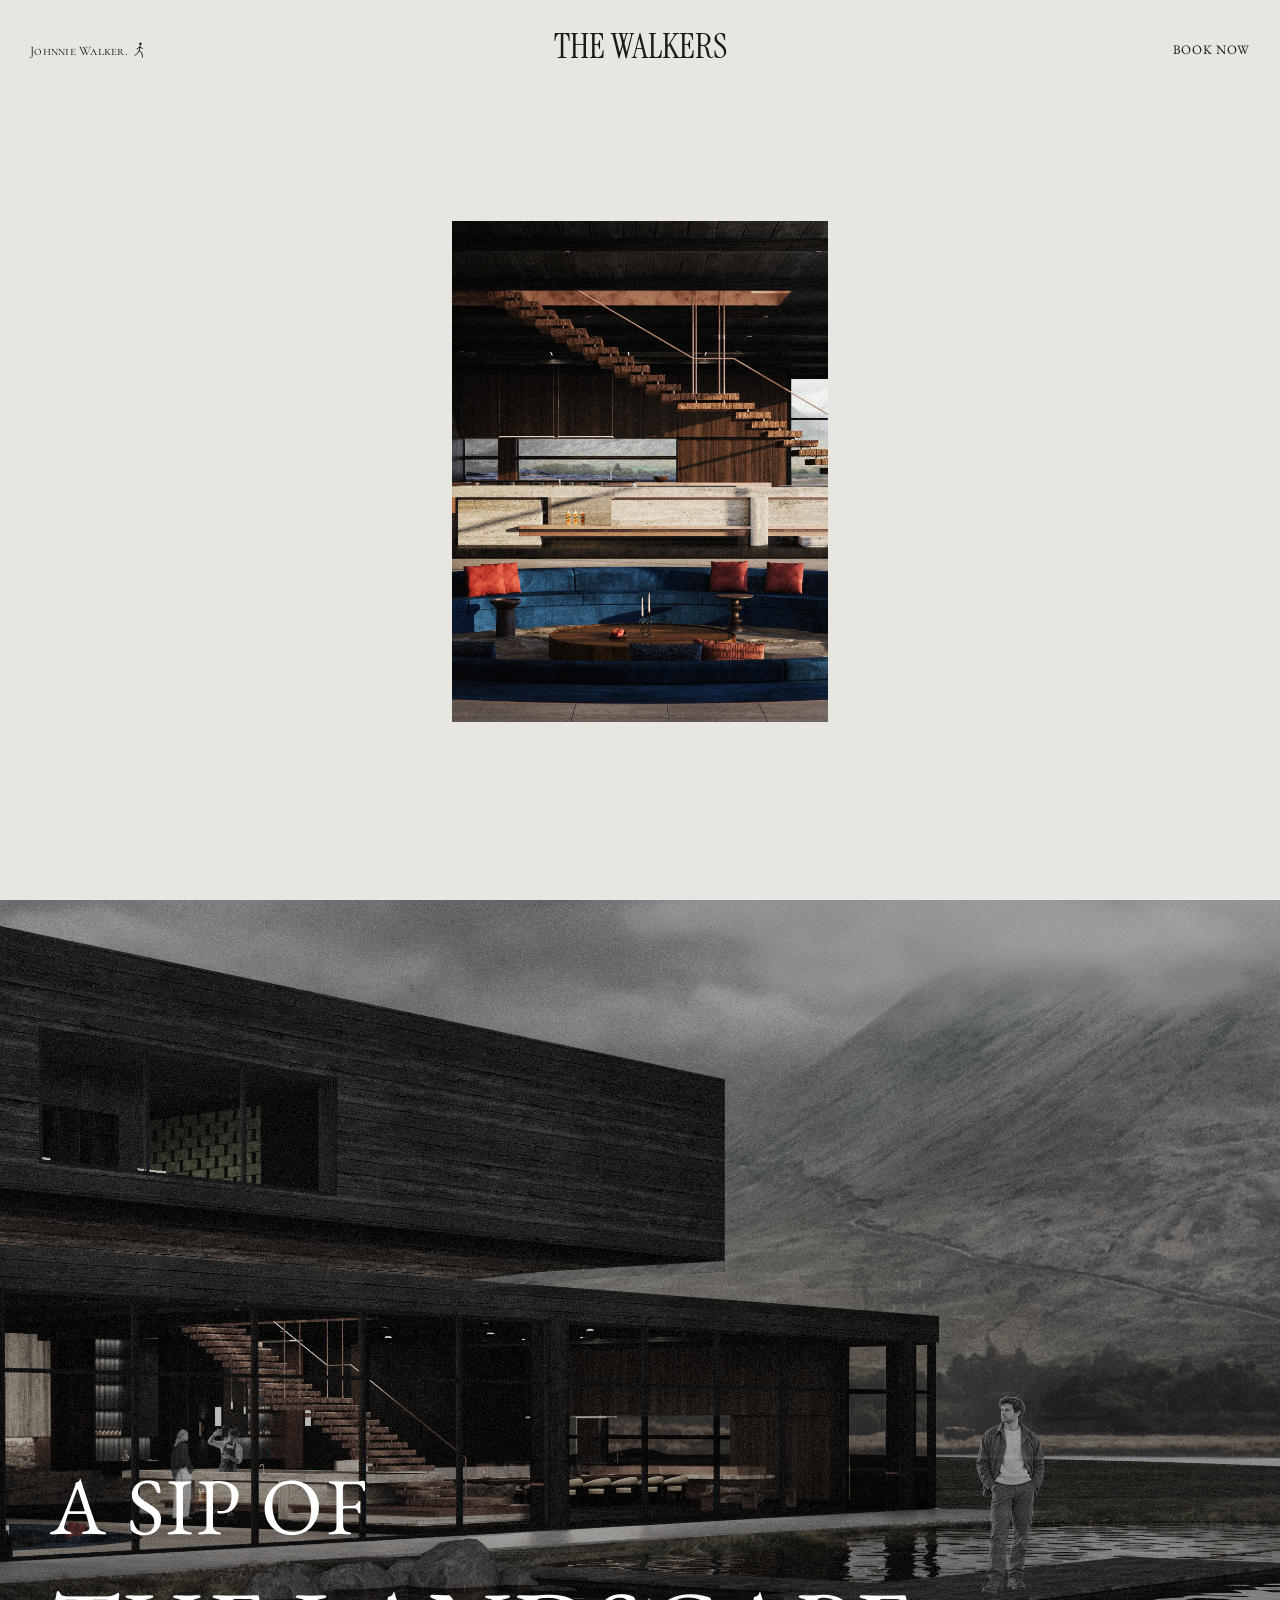
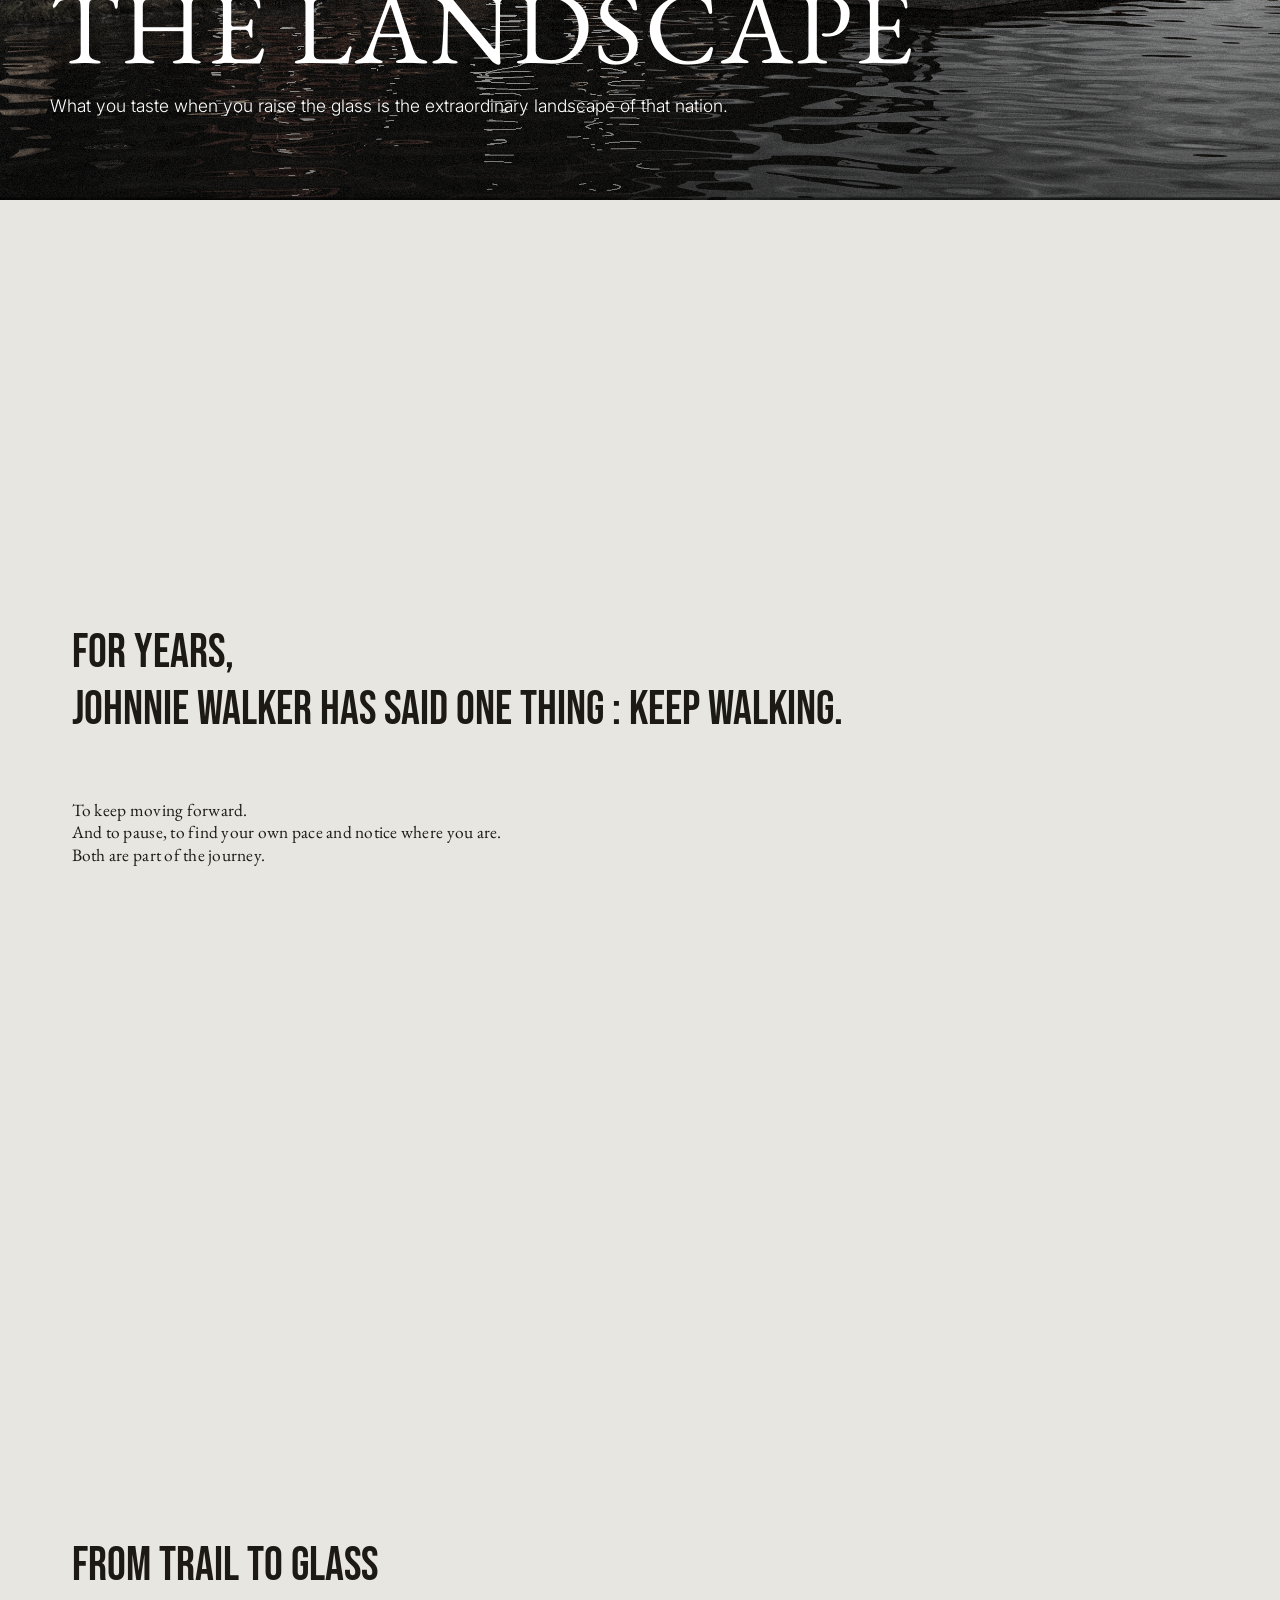
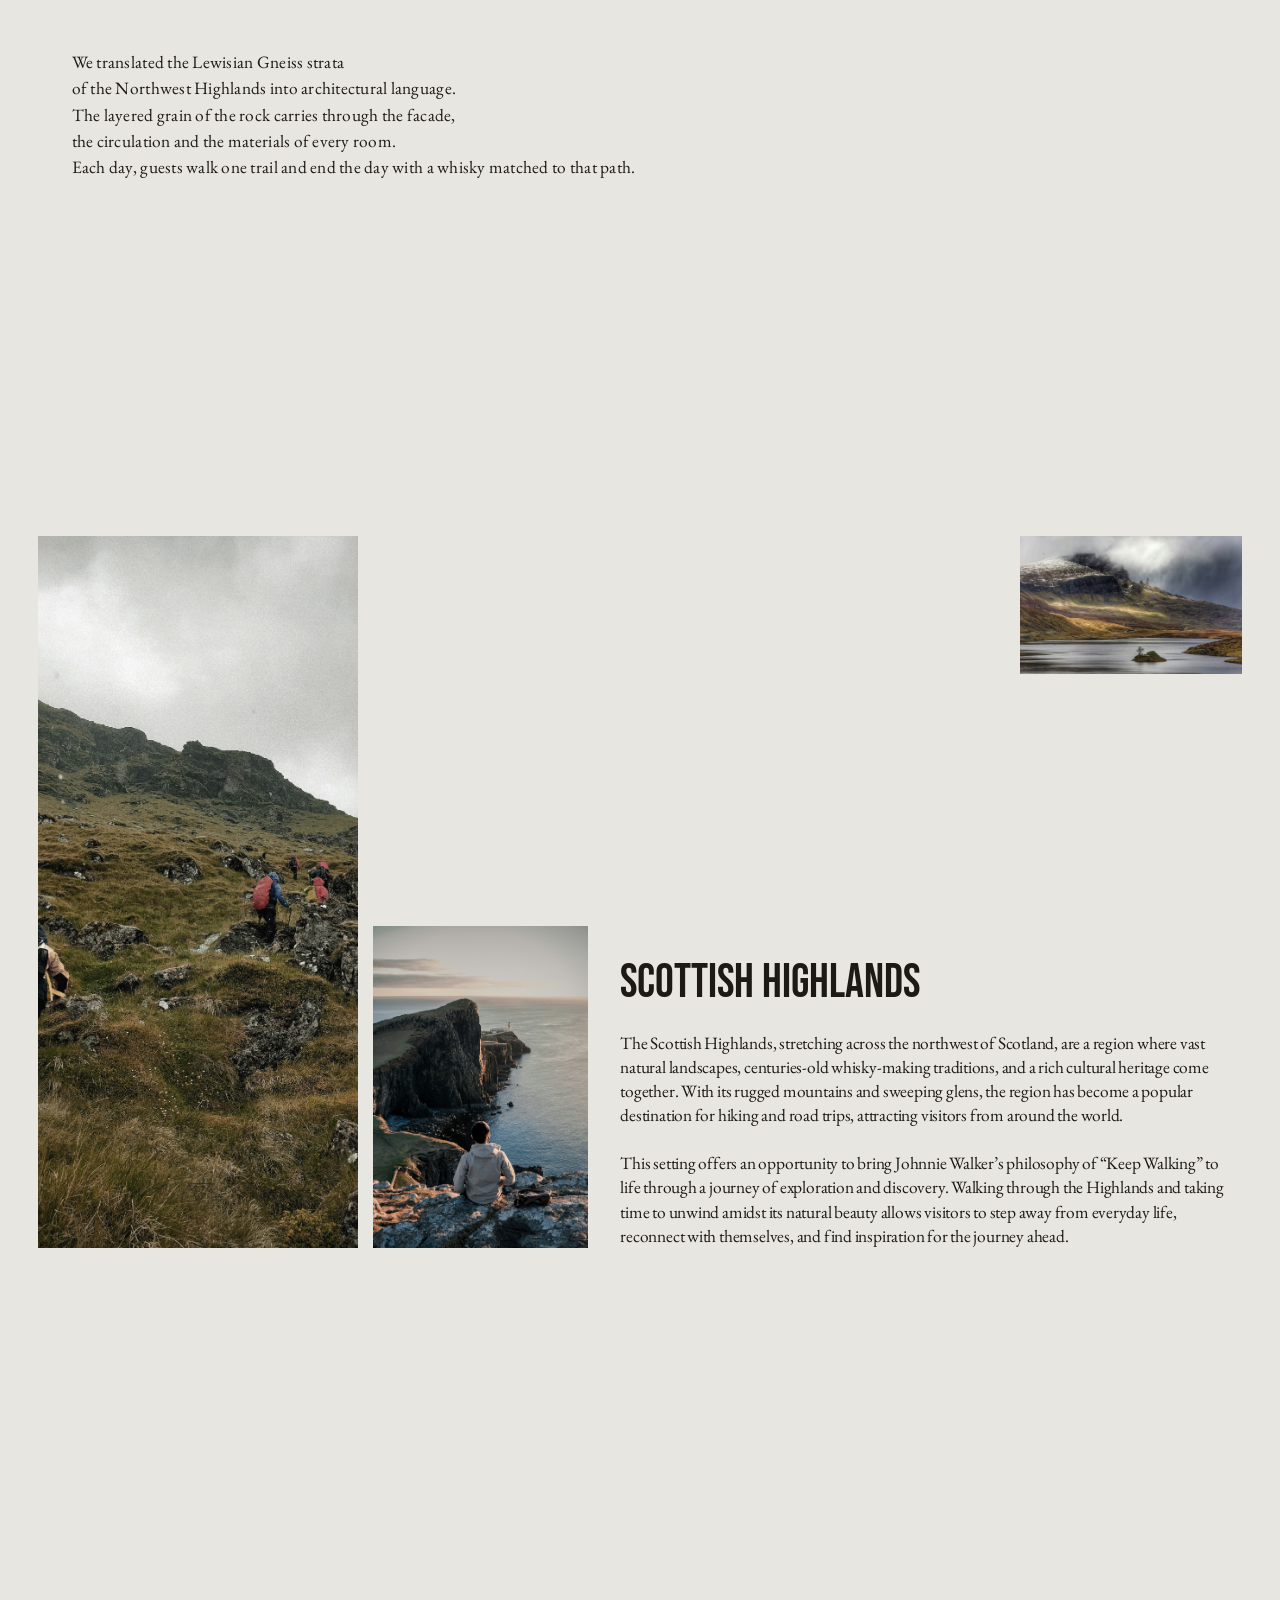
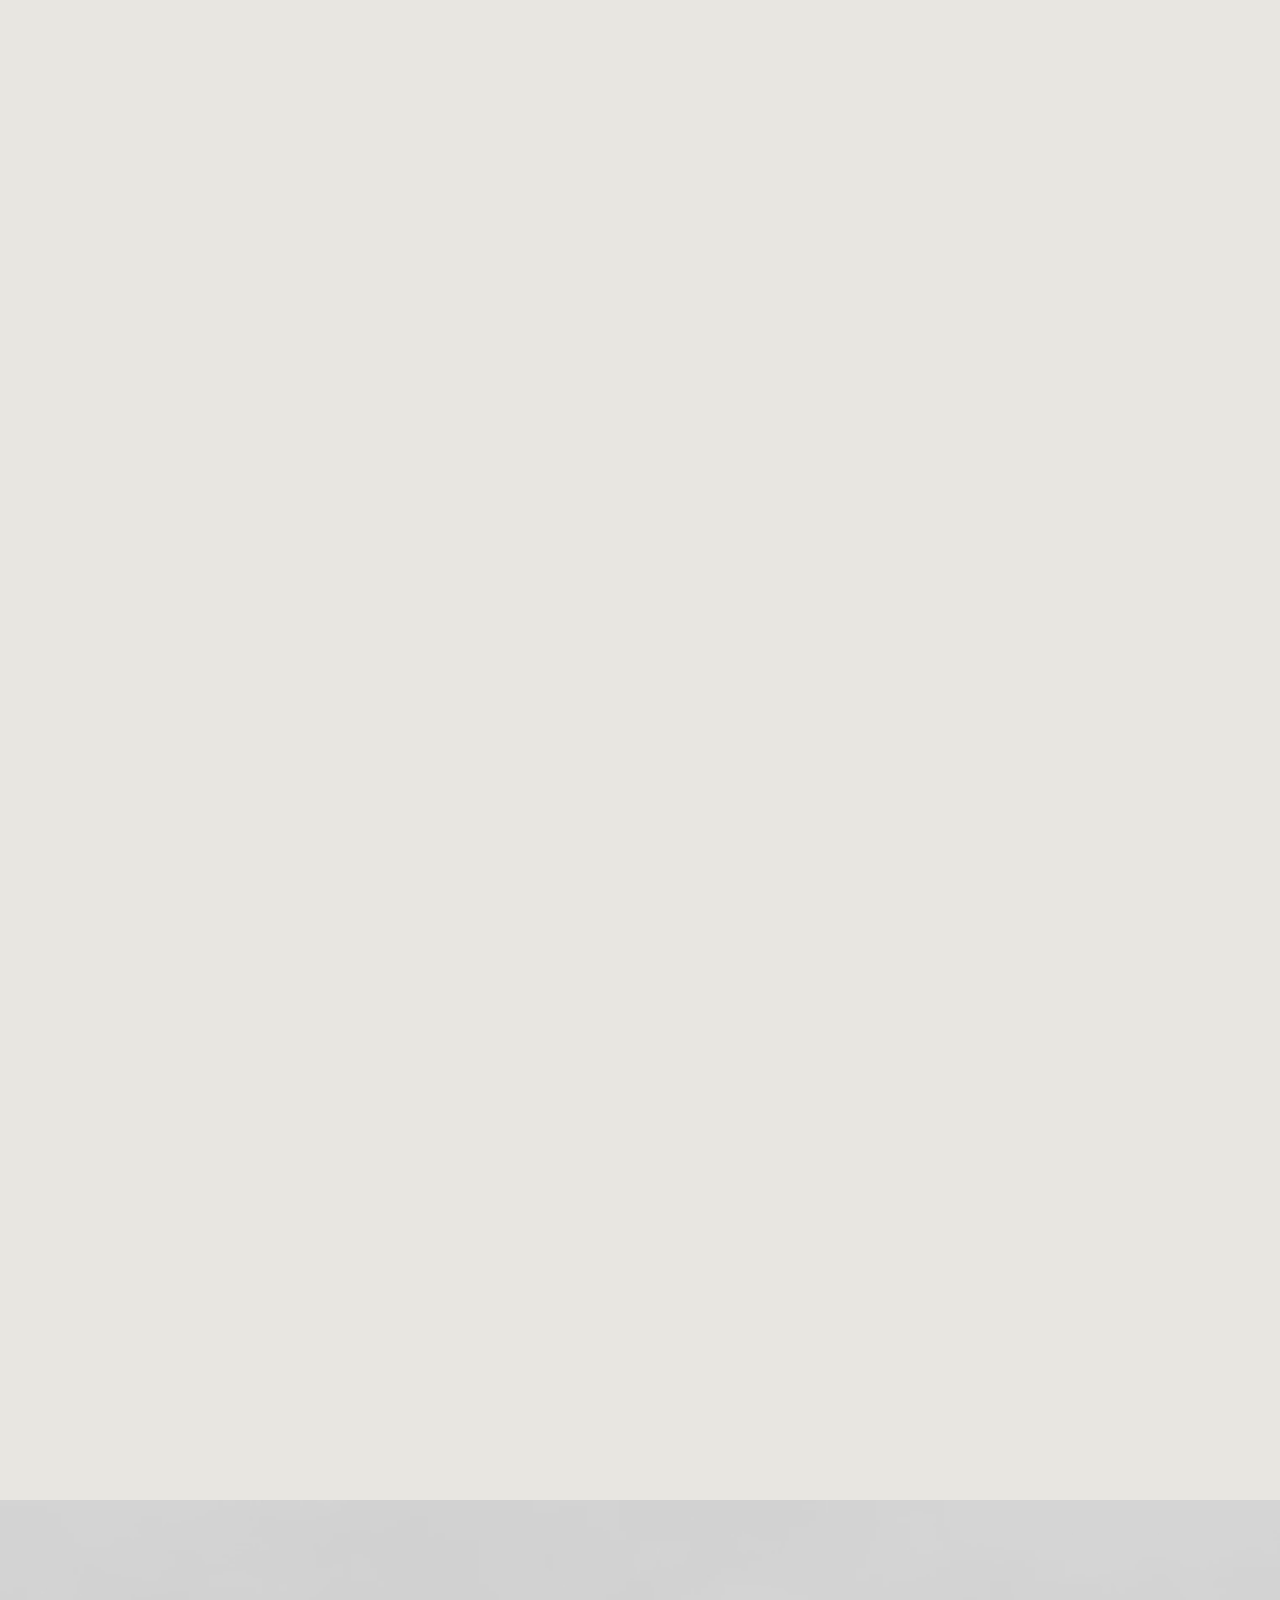
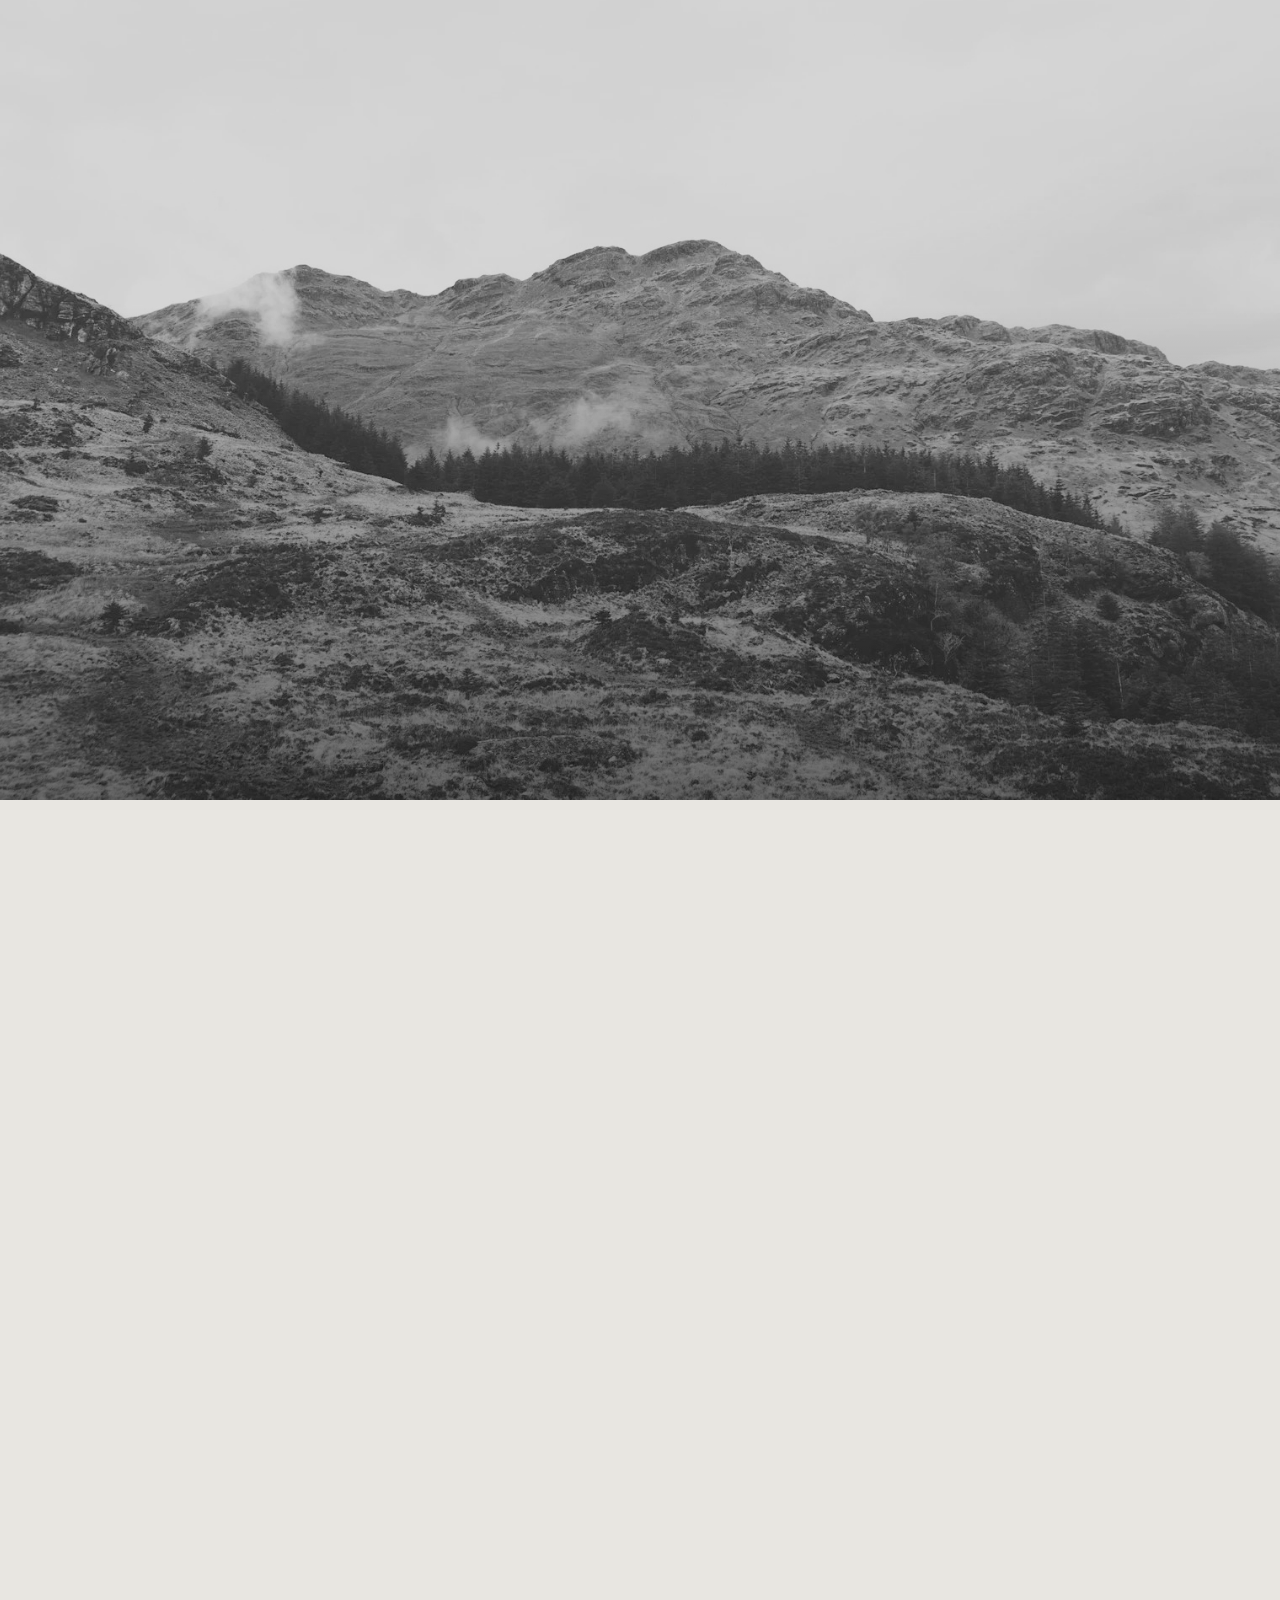
==== index.html @ 08010055 "전체 레이아웃 디테일 수정" ====
<!doctype html>
<html lang="en">

<head>
    <meta charset="utf-8">
    <meta name="viewport" content="width=device-width, initial-scale=1">
    <title>The Walker's — Johnnie Walker Hotel</title>
    <meta name="description" content="The Walker's — a Johnnie Walker hotel in the Scottish Highlands.">

    <link rel="preconnect" href="https://fonts.googleapis.com">
    <link rel="preconnect" href="https://fonts.gstatic.com" crossorigin>
    <link
        href="https://fonts.googleapis.com/css2?family=Bebas+Neue&family=Cormorant+SC:wght@500&family=EB+Garamond:ital,wght@0,400;0,500;1,400&family=Instrument+Serif&family=Inter:wght@300&family=Libre+Caslon+Display&display=swap"
        rel="stylesheet">
    <link rel="stylesheet" href="index.css">
</head>


<body data-section="intro">

    <header class="site-header">
        <a class="brand" href="#intro" aria-label="Johnnie Walker">
            <span class="brand-name">Johnnie Walker.</span>
            <!-- 임시 아이콘: 공식 Striding Man 로고 SVG로 교체하세요 -->
            <svg viewBox="0 0 20 28" fill="none" stroke="currentColor" stroke-width="1.6" stroke-linecap="round"
                aria-hidden="true">
                <circle cx="11" cy="3.2" r="2.2" fill="currentColor" stroke="none" />
                <path d="M10.5 6.5 9 15M9.5 8.5l5 2.5M9.5 8.5 5 12M9 15l4.5 4 1 7M9 15l-3.5 5-4 3" />
            </svg>
        </a>

        <a class="logo" href="#intro" aria-label="The Walker's">THE WALKERS</a>

        <a class="book" href="#">Book Now</a>

        <!-- 헤더에 마우스를 올리면 나타나는 메뉴 -->
        <nav class="menu" aria-label="Main">
            <a href="#intro" aria-current="page">OVERVIEW</a>
            <a href="journeys.html">THE JOURNEYS</a>
            <a href="lodge.html">THE LODGE</a>
        </nav>
    </header>

    <main>
        <!-- 1. Intro -->
        <section id="intro" class="section intro" data-section="intro">
            <figure class="media reveal" style="margin:0">
                <!-- 메인 이미지 -->
                <img src="./sources/theLodge/lobby/01_lobby.jpg"
                    alt="The Walker's lounge interior with a floating staircase and sunken sofa">
            </figure>
        </section>

        <!-- 2. Hero -->
        <section id="hero" class="section hero" data-section="hero">
            <div class="media">
                <img src="./sources/overview/lochside_overview.jpg"
                    alt="The Walker's lodge beside a loch in the Highlands">
            </div>
            <h1 class="reveal">
                <span class="l1">A SIP OF</span>
                <span class="l2">THE LANDSCAPE</span>
            </h1>
            <p class="reveal" style="--d:.2s">What you taste when you raise the glass is the extraordinary landscape of
                that
                nation.</p>
        </section>

        <!-- 3. Philosophy -->
        <section id="philosophy" class="section philosophy" data-section="philosophy">
            <h2 class="reveal">For years,<br>Johnnie Walker has said one thing : Keep walking.</h2>
            <div class="copy">
                <p class="reveal" style="--d:.15s">To keep moving forward.<br>
                    And to pause, to find your own pace and notice where you are.<br>
                    Both are part of the journey.</p>
            </div>
        </section>

        <!-- 3.5 keepwalking -->
        <section id="keepwalking" class="section keepwalking" data-section="keepwalking">
            <h2 class="reveal">FROM TRAIL TO GLASS</h2>
            <div class="copy">
                <p class="reveal" style="--d:.15s">We translated the Lewisian Gneiss strata<br>
                    of the Northwest Highlands into architectural language.<br>
                    The layered grain of the rock carries through the facade,<br>
                    the circulation and the materials of every room.<br>
                    Each day, guests walk one trail and end the day with a whisky matched to that path.
                </p>
            </div>
        </section>

        <!-- 4. Scottish Highlands -->
        <section id="highlands" class="section highlands" data-section="highlands">
            <figure class="media site reveal" style="margin:0">
                <!-- MOCK: 사이트(대지) 이미지 -->
                <img src="./sources/overview/scottish highlands 4.jpg" alt="Site of The Walker's" loading="lazy">
            </figure>

            <figure class="media landscape reveal" style="margin:0; --d:.15s">
                <!-- MOCK: 풍경 이미지 -->
                <img src="./sources/overview/k-b-ul-j5yOB2o0-unsplash (1).jpg" alt="Highland landscape" loading="lazy">
                <!-- <figcaption class="caption">Landscape</figcaption> -->
            </figure>

            <figure class="media photo reveal" style="margin:0; --d:.1s">
                <!-- 왼쪽 작은 이미지 -->
                <img src="./sources/overview/scottish_highlands.jpg"
                    alt="A hiker resting on a sea cliff in the Highlands" loading="lazy">
            </figure>

            <div class="text">
                <h2 class="reveal">Scottish Highlands</h2>
                <p class="reveal" style="--d:.15s">The Scottish Highlands, stretching across the northwest of Scotland,
                    are a
                    region where vast natural landscapes, centuries-old whisky-making traditions, and a rich cultural
                    heritage
                    come together. With its rugged mountains and sweeping glens, the region has become a popular
                    destination for
                    hiking and road trips, attracting visitors from around the world.</p>
                <p class="reveal" style="--d:.3s">This setting offers an opportunity to bring Johnnie Walker’s
                    philosophy of
                    “Keep Walking” to life through a journey of exploration and discovery. Walking through the Highlands
                    and
                    taking time to unwind amidst its natural beauty allows visitors to step away from everyday life,
                    reconnect
                    with themselves, and find inspiration for the journey ahead.</p>
            </div>
        </section>

        <!-- 5. Inn -->
        <section id="inn" class="section inn" data-section="inn">
            <div class="text">
                <h2 class="reveal">Inn, a home on the way</h2>

                <div class="item">
                    <h3 class="reveal"><span class="num">01</span> A Node</h3>
                    <p class="reveal" style="--d:.15s">In eighteenth-century Britain, inns were the nodes that broke a
                        journey
                        into stages.<br>
                        The Walker’s is the node between three trails, and it breaks the day into five stages.</p>
                </div>

                <div class="item">
                    <h3 class="reveal"><span class="num">02</span> A Home</h3>
                    <p class="reveal" style="--d:.15s">An inn was built to make travellers feel at home: good food, good
                        drink and
                        a comfortable bed.<br>
                        The Walker’s arranges all three around one goal — the best glass of the day.</p>
                </div>
            </div>

            <div class="images">
                <figure class="media engraving reveal" style="margin:0">
                    <!-- MOCK: 18세기 여관 판화 이미지 (416 x 305) -->
                    <img src="https://picsum.photos/seed/walkers-old-inn/832/610"
                        alt="Engraving of an eighteenth-century coaching inn" loading="lazy">
                </figure>
                <figure class="media reveal" style="margin:0; --d:.15s">
                    <!-- MOCK: 호텔 객실/다이닝 이미지 (416 x 305) -->
                    <img src="https://picsum.photos/seed/walkers-room/832/610" alt="A room at The Walker's"
                        loading="lazy">
                </figure>
            </div>
        </section>

        <!-- 5.5 STAY -->
        <section id="STAY" class="section STAY" data-section="STAY">
            <h2 class="reveal">A STAY ON THE WAY</h2>
            <div class="copy">
                <p class="reveal" style="--d:.15s">The Walker’s borrows that form and designs every space around one
                    goal<br>
                    : the best possible glass of whisky. By the time you have moved through the inn, <br>
                    &nbsp; you are ready to taste the landscape you walked that day.<br>
                </p>
            </div>
        </section>

        <!-- 5.6 Walk · Stay · Continue 수정 예정!!!!!!!!!!!!!!!!!!!!!! -->
        <section id="closing" class="section closing" data-section="closing">
            <div class="media">
                <img src="./sources/overview/scottish highlands 2.jpg" alt="Highlands 2">
            </div>

            <p class="word">Walk</p>
            <p class="word">Stay</p>
            <p class="word">Continue</p>
        </section>

        <!-- 6. Built from the ground -->
        <section id="ground" class="section ground" data-section="ground">
            <div class="text">
                <h2 class="reveal">Built from<br>the ground it stands on</h2>
                <p class="reveal" style="--d:.15s">We translated the Lewisian Gneiss strata<br>
                    of the Northwest Highlands into architectural language.<br>
                    The layered grain of the rock carries through the facade,<br>
                    the circulation and the materials of every room.<br>
                    Each day, guests walk one trail and end the day with a whisky matched to that path.</p>
            </div>

            <figure class="media reveal" style="margin:0; --d:.1s">
                <!-- MOCK: 지층 이미지 및 파사드 이미지 (869 x 797) -->
                <img src="https://picsum.photos/seed/walkers-strata/1738/1594"
                    alt="Lewisian Gneiss strata and the hotel facade inspired by it" loading="lazy">
                <!-- <figcaption class="caption">Strata &amp; Facade</figcaption> -->
            </figure>
        </section>

        <!-- 7. The Walker's (Johnnie Walker's invitation) -->
        <section id="invitation" class="section invitation" data-section="invitation">
            <div class="text">
                <h2 class="reveal">The Walker’s</h2>
                <p class="reveal" style="--d:.15s">A place to walk, drink, and take a moment to reconnect with oneself
                    before
                    moving forward.<br>
                    A place to pause between journeys, to rest and continue walking once again.</p>
            </div>

            <figure class="media reveal" style="margin:0; --d:.1s">
                <img src="./sources/overview/johnnie walker blue3.jpg"
                    alt="A bottle of Johnnie Walker Blue Label and a glass on a velvet sofa" loading="lazy">
            </figure>
        </section>
    </main>

    <script>
        // 이미지 로드 실패 시 깨진 아이콘 대신 회색 박스만 보이게
        document.querySelectorAll('.media img').forEach((img) => {
            const markBroken = () => img.classList.add('is-broken');
            if (img.complete && img.naturalWidth === 0) markBroken();
            else img.addEventListener('error', markBroken);
        });

        // 스크롤 시 요소 등장
        const io = new IntersectionObserver((entries) => {
            entries.forEach((entry) => {
                if (entry.isIntersecting) {
                    entry.target.classList.add('is-visible');
                    io.unobserve(entry.target);
                }
            });
        }, { threshold: 0.15 });
        document.querySelectorAll('.reveal, .hero').forEach((el) => io.observe(el));

        // Walk · Stay · Continue: 섹션이 화면에 자리 잡으면 단어가 차례로 등장
        // (섹션을 벗어나면 초기화해서 다시 들어올 때마다 재생)
        const closingIo = new IntersectionObserver((entries) => {
            entries.forEach((entry) => {
                if (entry.intersectionRatio >= 0.6) entry.target.classList.add('is-visible');
                else if (entry.intersectionRatio < 0.05) entry.target.classList.remove('is-visible');
            });
        }, { threshold: [0, 0.05, 0.6] });
        document.querySelectorAll('.closing').forEach((el) => closingIo.observe(el));

        // 헤더 아래에 있는 섹션을 body[data-section]에 기록 → 헤더 배경/로고 전환
        const header = document.querySelector('.site-header');
        const sections = [...document.querySelectorAll('[data-section].section')];
        let ticking = false;
        function updateSection() {
            const y = header.offsetHeight / 2;
            const current = sections.find((s) => {
                const r = s.getBoundingClientRect();
                return r.top <= y && r.bottom > y;
            });
            if (current) document.body.dataset.section = current.dataset.section;
            ticking = false;
        }
        window.addEventListener('scroll', () => {
            if (!ticking) { requestAnimationFrame(updateSection); ticking = true; }
        }, { passive: true });
        window.addEventListener('resize', updateSection);
        updateSection();

        // 섹션 단위 스크롤: 한 번 스크롤하면 다음/이전 섹션으로 이동해서 화면에 고정
        // 섹션이 한 화면에 다 들어가는 넓은 화면(901px 이상)에서만 동작
        (() => {
            const pagedMedia = window.matchMedia('(min-width: 901px)');
            const reduceMotion = window.matchMedia('(prefers-reduced-motion: reduce)');
            const DURATION = 900;      // 섹션 이동 시간(ms)
            const COOLDOWN = 150;      // 이동이 끝난 뒤 다음 입력을 받기까지 대기(ms)
            const WHEEL_GAP = 150;     // 휠 입력이 이만큼 끊기면 새로운 스크롤로 판단(ms)
            const WHEEL_THRESHOLD = 10;

            let animating = false;
            let readyAt = 0;           // 이 시각 이후에만 다음 이동 허용
            let lastWheelAt = 0;
            let lastDelta = 0;

            const sectionTop = (s) => s.getBoundingClientRect().top + window.scrollY;
            const currentIndex = () => {
                const y = window.scrollY + window.innerHeight / 2;
                let idx = 0;
                sections.forEach((s, i) => { if (sectionTop(s) <= y) idx = i; });
                return idx;
            };
            const easeInOut = (t) => (t < .5 ? 4 * t * t * t : 1 - Math.pow(-2 * t + 2, 3) / 2);

            function goTo(index) {
                index = Math.max(0, Math.min(sections.length - 1, index));
                const from = window.scrollY;
                const to = sectionTop(sections[index]);
                if (Math.abs(to - from) < 1) return;
                if (reduceMotion.matches) {
                    window.scrollTo({ top: to, behavior: 'instant' });
                    return;
                }
                animating = true;
                const start = performance.now();
                (function step(now) {
                    const t = Math.min(1, (now - start) / DURATION);
                    window.scrollTo({ top: from + (to - from) * easeInOut(t), behavior: 'instant' });
                    if (t < 1) requestAnimationFrame(step);
                    else { animating = false; readyAt = performance.now() + COOLDOWN; }
                })(start);
            }

            // 트랙패드 관성 스크롤은 손을 뗀 뒤에도 점점 작아지는 휠 이벤트를 1~2초간 계속 보냄.
            // 이 관성 이벤트는 무시하고, 새로운 스크롤(입력이 끊겼다가 다시 시작되거나
            // delta가 줄지 않고 유지·증가하는 경우)만 다음 이동으로 받는다.
            window.addEventListener('wheel', (e) => {
                if (!pagedMedia.matches || e.ctrlKey) return; // ctrl+휠(확대)은 그대로 둠
                e.preventDefault();
                const now = performance.now();
                const delta = Math.abs(e.deltaY);
                const isNewScroll =
                    now - lastWheelAt > WHEEL_GAP ||           // 잠깐 멈췄다가 다시 스크롤
                    delta > lastDelta * 1.2 ||                 // 관성 도중 새로 스와이프(가속)
                    (delta === lastDelta && delta >= 50);      // 마우스 휠을 계속 굴림(일정한 큰 값)
                lastWheelAt = now;
                lastDelta = delta;
                if (animating || now < readyAt || delta < WHEEL_THRESHOLD || !isNewScroll) return;
                goTo(currentIndex() + (e.deltaY > 0 ? 1 : -1));
            }, { passive: false });

            window.addEventListener('keydown', (e) => {
                if (!pagedMedia.matches || e.target.closest('input, textarea, select, [contenteditable]')) return;
                const keys = {
                    ArrowDown: 1, PageDown: 1, ' ': e.shiftKey ? -1 : 1,
                    ArrowUp: -1, PageUp: -1,
                };
                if (e.key === 'Home' || e.key === 'End') {
                    e.preventDefault();
                    if (!animating) goTo(e.key === 'Home' ? 0 : sections.length - 1);
                } else if (e.key in keys) {
                    e.preventDefault();
                    if (!animating) goTo(currentIndex() + keys[e.key]);
                }
            });

            // 헤더 링크(#intro 등)도 같은 애니메이션으로 이동
            document.querySelectorAll('a[href^="#"]:not([href="#"])').forEach((a) => {
                const target = document.querySelector(a.getAttribute('href'));
                if (!target || !target.matches('.section')) return;
                a.addEventListener('click', (e) => {
                    if (!pagedMedia.matches) return;
                    e.preventDefault();
                    goTo(sections.indexOf(target));
                });
            });

            // 스크롤바 드래그 등으로 섹션 사이에 멈추면 가장 가까운 섹션으로 맞춤
            window.addEventListener('scrollend', () => {
                if (pagedMedia.matches && !animating) goTo(currentIndex());
            });
            window.addEventListener('resize', () => {
                if (pagedMedia.matches && !animating) window.scrollTo({ top: sectionTop(sections[currentIndex()]), behavior: 'instant' });
            });
        })();
    </script>
    <script src="header.js"></script>
</body>

</html>
---- index.css ----
:root {
    --ink: #1D1A16;
    /* 메뉴·소제목의 비활성(회색) 글자색 */
    --nav-idle: #a3a19b;
    --paper: #E8E6E1;
    --placeholder: #d9d9d9;
    /*--menu-bg: #d9d9d9;*/

    --f-display: 'Bebas Neue', 'Oswald', Impact, sans-serif;
    /* 섹션 제목 */
    --f-serif: 'EB Garamond', 'Times New Roman', serif;
    /* 본문 */
    --f-logo: 'Instrument Serif', 'Times New Roman', serif;
    /* THE WALKERS 로고 */


    /*--f-hero: 'Libre Caslon Display', 'Times New Roman', serif;*/
    /* A SIP OF THE LANDSCAPE */

    --f-sans: 'Inter', system-ui, sans-serif;
    /* 히어로 서브카피 */
    --f-brand: 'Cormorant SC', 'Times New Roman', serif;
    /* Johnnie Walker 워드마크 */

    /* 1920px 시안 기준 수치를 vw로 환산 */
    --header-h: clamp(88px, 8.4vw, 140px);
    /* 섹션 여백 계산용 --header-h와 별개로, 헤더 바 자체의 높이.
       타이틀 위아래 공백을 각각 20% 줄인 값 = 기존 높이×0.8 + 타이틀 크기×0.2 */
    --logo-size: clamp(30px, 2.75vw, 43px);
    --header-bar-h: calc(var(--header-h) * .8 + var(--logo-size) * .2);
    /* 호버 메뉴 바 위치·높이 (The Lodge의 소제목 바도 이 값을 기준으로 배치) */
    --menu-top: calc(clamp(68px, 6.145vw, 118px) - (var(--header-h) - var(--logo-size)) * .1);
    --menu-h: clamp(40px, 2.85vw, 54px);
    --gutter: clamp(20px, 2.35vw, 45px);
    --fs-h2: clamp(34px, 3.65vw, 57px);
    --fs-h3: clamp(24px, 2.1vw, 40px);
    --fs-body: clamp(17px, 1.36vw, 22px);
    --ease: cubic-bezier(.22, .61, .36, 1);
}

*,
*::before,
*::after {
    box-sizing: border-box;
}

html {
    scroll-behavior: smooth;
}

body {
    margin: 0;
    background: var(--paper);
    color: var(--ink);
    font-family: var(--f-serif);
    -webkit-font-smoothing: antialiased;
}

img {
    display: block;
    width: 100%;
    height: 100%;
    object-fit: cover;
}

a {
    color: inherit;
    text-decoration: none;
}

h1,
h2,
h3,
p {
    margin: 0;
}

/* 이미지가 없거나 로드 실패 시 시안의 회색 박스가 보이도록 */
.media {
    position: relative;
    overflow: hidden;
    background: var(--placeholder);
}

.media img.is-broken {
    visibility: hidden;
}

/* ---------- Header ---------- */
.site-header {
    position: fixed;
    inset: 0 0 auto 0;
    z-index: 10;
    height: var(--header-bar-h);
    padding: 0 var(--gutter);
    display: grid;
    grid-template-columns: 1fr auto 1fr;
    align-items: center;
    background: var(--paper);
    transition: background-color .4s var(--ease), height .45s var(--ease);
}

body[data-section="hero"] .site-header {
    background: transparent;
}

.brand {
    justify-self: start;
    display: inline-flex;
    align-items: flex-end;
    gap: .5em;
    font-family: var(--f-brand);
    font-size: clamp(13px, .95vw, 18px);
    letter-spacing: .02em;
    padding-top: .6em;
}

.brand svg {
    width: .9em;
    height: 1.25em;
}

.logo {
    justify-self: center;
    font-family: var(--f-logo);
    font-size: var(--logo-size);
    line-height: 1;
    white-space: nowrap;
    transition: transform .45s var(--ease);
}

.brand,
.book {
    transition: opacity .3s var(--ease), visibility 0s;
}

/* 스크롤을 시작하면 사진이 잘 보이도록 헤더를 절반 높이로 줄이고,
   타이틀도 비율에 맞게 줄이고, 좌우 로고와 Book Now는 숨김.
   헤더에 마우스를 올리면(또는 키보드 포커스) 원래 상태로 돌아옴 */
body.is-scrolled .site-header:not(:hover):not(:has(:focus-visible)) {
    height: calc(var(--header-bar-h) / 2);
}

body.is-scrolled .site-header:not(:hover):not(:has(:focus-visible)) .logo {
    transform: scale(.6);
}

body.is-scrolled .site-header:not(:hover):not(:has(:focus-visible)) :is(.brand, .book) {
    opacity: 0;
    visibility: hidden;
    transition: opacity .3s var(--ease), visibility 0s linear .3s;
}

/* 헤더 호버 시 내려오는 메뉴 바 */
body .site-header:hover,
body .site-header:has(:focus-visible) {
    background: var(--paper);
}

/* 히어로의 투명 헤더보다 우선 */
.menu {
    position: absolute;
    /* 타이틀과 메뉴 간격: 기존(6.875vw) 대비 40% 좁힘.
       헤더 위쪽 공백이 줄어든 만큼(공백의 20%) 함께 위로 (--menu-top) */
    top: var(--menu-top);
    left: 0;
    right: 0;
    height: var(--menu-h);
    display: flex;
    justify-content: center;
    align-items: center;
    background: var(--paper);
    opacity: 0;
    visibility: hidden;
    transform: translateY(-8px);
    transition: opacity .35s var(--ease), transform .35s var(--ease), visibility 0s linear .35s;
}

.site-header:hover .menu,
.site-header:has(:focus-visible) .menu {
    opacity: 1;
    visibility: visible;
    transform: none;
    transition-delay: 0s;
}

.menu a {
    width: 17.9vw;
    text-align: center;
    font-family: var(--f-serif);
    font-size: clamp(15px, 1.9vw, 18px);
    line-height: 1;
    padding-top: .1em;
    color: var(--nav-idle);
    transition: color .25s;
}

/* 메뉴를 열면 현재 페이지 메뉴만 검정, 다른 메뉴에 마우스를 올리면 그 메뉴로 강조 전환 */
.menu a[aria-current="page"],
.menu a:hover,
.menu a:focus-visible {
    color: var(--ink);
}

.menu:has(a:hover, a:focus-visible) a[aria-current="page"]:not(:hover, :focus-visible) {
    color: var(--nav-idle);
}

.book {
    justify-self: end;
    font-family: var(--f-serif);
    font-size: clamp(13px, .95vw, 18px);
    letter-spacing: .05em;
    text-transform: uppercase;
    padding-top: .6em;
    border-bottom: 1px solid transparent;
    transition: border-color .3s;
}

.book:hover {
    border-color: currentColor;
}

/* ---------- Sections ---------- */
.section {
    position: relative;
    min-height: 100vh;
    min-height: 100svh;
}

/* 1. Intro */
.intro {
    display: grid;
    place-items: center;
    padding: var(--header-h) var(--gutter) calc(var(--header-h) * .6);
}

.intro .media {
    width: min(29.4vw, 564px);
    aspect-ratio: 564 / 750;
}

/* 2. Hero */
.hero {
    height: 100vh;
    height: 100svh;
    color: #fff;
    display: flex;
    flex-direction: column;
    justify-content: flex-end;
    padding: 0 3.9vw 6.6vw;
    overflow: hidden;
}

.hero .media {
    position: absolute;
    inset: 0;
    z-index: -1;
}

.hero .media img {
    filter: saturate(.55) brightness(.85);
}

.hero .media::after {
    content: "";
    position: absolute;
    inset: 0;
    background: linear-gradient(to top, rgba(0, 0, 0, .45) 0%, rgba(0, 0, 0, 0) 55%);
}

.hero h1 {
    font-family: var(--f-serif);
    font-weight: 402;
    letter-spacing: 0.1em;
}

.hero h1 .l1 {
    display: block;
    font-size: clamp(48px, 6.3vw, 95px);
    line-height: 1.3;
}

.hero h1 .l2 {
    display: block;
    font-size: clamp(60px, 8.1vw, 105px);
    margin-bottom: 0;
}

.hero p {
    margin-top: 0.05vw;
    font-family: var(--f-sans);
    font-weight: 300;
    font-size: clamp(15px, 1.36vw, 26px);
}

/* 3. Philosophy */
.philosophy {
    display: flex;
    flex-direction: column;
    justify-content: center;
    padding-top: 15vw;
    padding-left: 5.6vw;
}

.philosophy h2 {
    font-family: var(--f-display);
    font-weight: 400;
    font-size: var(--fs-h2);
    line-height: 1.21;
}

.philosophy .copy {
    margin-top: 4.7vw;
}

.philosophy p {
    font-size: var(--fs-body);
    line-height: 1.3;
    letter-spacing: .015em;
}

.philosophy p+p {
    margin-top: 1.1em;
}

/* 3.5 keepwalking*/
.keepwalking {
    display: flex;
    flex-direction: column;
    justify-content: center;
    padding-top: 17vw;
    padding-left: 5.6vw;
}

.keepwalking h2 {
    font-family: var(--f-display);
    font-weight: 400;
    font-size: var(--fs-h2);
    line-height: 1.21;
}

.keepwalking .copy {
    margin-top: 4.3vw;
}

.keepwalking p {
    font-size: var(--fs-body);
    line-height: 1.5;
    letter-spacing: .015em;
}

/* 4. Scottish Highlands */
.highlands {
    display: grid;
    grid-template-columns: 25fr 16.8fr 50fr;
    grid-template-rows: 1fr auto;
    column-gap: 1.15vw;
    padding: calc(var(--header-h) + 2.2vw) 3vw 4.1vw;
}

.highlands .site {
    grid-column: 1;
    grid-row: 1 / 3;
    min-height: 360px;
}

.highlands .landscape {
    grid-column: 3;
    grid-row: 1;
    justify-self: end;
    align-self: start;
    width: 17.3vw;
    aspect-ratio: 332 / 207;
    margin-top: -.5vw;
}

.highlands .photo {
    grid-column: 2;
    grid-row: 2;
    aspect-ratio: 323 / 484;
    margin-top: 6vw;
}

.highlands .text {
    grid-column: 3;
    grid-row: 2;
    align-self: end;
    padding-left: 1.4vw;
}

.highlands h2,
.inn h2 {
    font-family: var(--f-display);
    font-weight: 400;
    font-size: var(--fs-h2);
    line-height: 1;
}

.highlands .text p,
.inn p {
    font-size: var(--fs-body);
    line-height: 1.38;
    letter-spacing: -.012em;
}

.highlands h2 {
    margin-bottom: 1.9vw;
}

.highlands .text p+p {
    margin-top: 1.38em;
}

.caption {
    position: absolute;
    left: 1.2em;
    bottom: 1em;
    font-family: var(--f-sans);
    font-size: 12px;
    letter-spacing: .08em;
    text-transform: uppercase;
    color: #fff;
    text-shadow: 0 1px 6px rgba(0, 0, 0, .5);
}

/* 5. Inn */
.inn {
    display: grid;
    grid-template-columns: 1fr 21.7vw;
    column-gap: 4vw;
    padding: var(--header-h) 3.75vw 4.6vw 3.2vw;
}

.inn .text {
    display: flex;
    flex-direction: column;
    justify-content: flex-end;
    max-width: 1000px;
}

.inn h2 {
    margin-bottom: 6.6vw;
}

.inn h3 {
    font-family: var(--f-display);
    font-weight: 400;
    font-size: var(--fs-h3);
    line-height: 1;
    margin-bottom: 1.5vw;
}

.inn h3 .num {
    margin-right: .35em;
}

.inn .item+.item {
    margin-top: 4.2vw;
}

.inn .images {
    display: flex;
    flex-direction: column;
    gap: 1.45vw;
}

.inn .images .media {
    aspect-ratio: 416 / 305;
}

.inn .engraving img {
    filter: grayscale(1) sepia(.35) contrast(1.05);
}

/* 5.5 STAY*/
.STAY {
    display: flex;
    flex-direction: column;
    justify-content: center;
    padding-top: 17vw;
    padding-left: 5.6vw;
}

.STAY h2 {
    font-family: var(--f-display);
    font-weight: 400;
    font-size: var(--fs-h2);
    line-height: 1.21;
}

.STAY .copy {
    margin-top: 4.3vw;
}

.STAY p {
    font-size: var(--fs-body);
    line-height: 1.5;
    letter-spacing: .015em;
}

/* 5.6 Walk · Stay · Continue */
.closing {
    display: grid;
    grid-template-columns: repeat(3, 1fr);
    align-items: center;
    padding: 0 5%;
    color: var(--placeholder);
}

.closing .media {
    position: absolute;
    inset: 0;
    z-index: -1;
}

.closing .media img {
    filter: saturate(.55) brightness(.85);
}

.closing .media::after {
    content: "";
    position: absolute;
    inset: 0;
    background: linear-gradient(to top, rgba(0, 0, 0, .45) 0%, rgba(0, 0, 0, 0) 55%);
}

.closing .word {
    text-align: center;
    font-family: var(--f-display);
    font-weight: 400;
    font-size: clamp(24px, 1.75vw, 34px);
    line-height: 1;
    letter-spacing: .01em;
    /* 아래에서 위로 올라오며 페이드인: walk → stay → continue 순서 */
    opacity: 0;
    transform: translateY(48px);
    transition: opacity 1.1s var(--ease), transform 1.1s var(--ease);
}

.closing.is-visible .word {
    opacity: 1;
    transform: none;
}

.closing.is-visible .word:nth-child(2) {
    transition-delay: .4s;
}

.closing.is-visible .word:nth-child(3) {
    transition-delay: .8s;
}

/* 6. Ground (Built from the ground) */
.ground {
    display: grid;
    grid-template-columns: 1fr 45.3vw;
    column-gap: 4.5vw;
    padding: calc(var(--header-h) + 2.5vw) var(--gutter) 3.8vw 3.65vw;
}

.ground .text {
    align-self: end;
}

.ground h2,
.invitation h2 {
    font-family: var(--f-display);
    font-weight: 400;
    font-size: var(--fs-h2);
    line-height: .97;
}

.ground h2 {
    margin-bottom: 2.1vw;
}

.ground p {
    font-size: var(--fs-body);
    line-height: 1.38;
    letter-spacing: -.012em;
}

/* 7. Invitation (The Walker's) */
.invitation {
    display: grid;
    grid-template-columns: 1fr 30.6vw;
    column-gap: 4vw;
    padding: calc(var(--header-h) + 1vw) 6vw 4.3vw 3.65vw;
}

.invitation .text {
    align-self: end;
    padding-bottom: 5.4vw;
}

.invitation h2 {
    margin-bottom: 2vw;
}

.invitation p {
    font-style: italic;
    font-size: 26px;
    font-weight: 200;
    line-height: 1.35;
    padding-left: .65vw;
}

.invitation .media {
    aspect-ratio: 588 / 822;
}

/* ---------- Scroll reveal ---------- */
.reveal {
    opacity: 0;
    transform: translateY(36px);
    transition: opacity 1s var(--ease), transform 1s var(--ease);
    transition-delay: var(--d, 0s);
}

.reveal.is-visible {
    opacity: 1;
    transform: none;
}

.hero .media {
    transform: scale(1.08);
    transition: transform 2.4s var(--ease);
}

.hero.is-visible .media {
    transform: scale(1);
}

@media (prefers-reduced-motion: reduce) {
    html {
        scroll-behavior: auto;
    }

    .reveal,
    .closing .word,
    .hero .media {
        opacity: 1;
        transform: none;
        transition: none;
    }
}

/* ---------- Tablet / Mobile ---------- */
@media (max-width: 900px) {
    :root {
        --header-h: 72px;
        --logo-size: 28px;
        --menu-top: calc(54px - (var(--header-h) - var(--logo-size)) * .1);
        --menu-h: 40px;
        --gutter: 16px;
    }

    .site-header {
        grid-template-columns: auto 1fr auto;
        column-gap: 12px;
    }

    .brand .brand-name {
        display: none;
    }

    .brand svg {
        width: 14px;
        height: 22px;
    }

    /* 좁은 화면: 메뉴 위치를 작아진 헤더에 맞추고, 항목 폭을 글자에 맞춰 한 줄에 들어가게 */
    .menu {
        gap: clamp(20px, 6vw, 56px);
    }

    .menu a {
        width: auto;
        font-size: 18px;
    }

    .intro .media {
        width: min(78vw, 420px);
    }

    .hero {
        padding: 0 16px 56px;
    }

    .hero p {
        margin-top: 16px;
    }

    .philosophy {
        padding: calc(var(--header-h) + 40px) 16px 64px;
    }

    .philosophy .copy {
        margin-top: 36px;
    }

    .highlands,
    .inn,
    .ground,
    .invitation {
        display: flex;
        flex-direction: column;
        gap: 20px;
        padding: calc(var(--header-h) + 16px) 16px 64px;
    }

    .highlands .site {
        min-height: 0;
        aspect-ratio: 4 / 3;
        order: 3;
    }

    .highlands .landscape {
        width: 60%;
        margin: 0;
        order: 4;
        align-self: flex-end;
    }

    .highlands .photo {
        margin: 0;
        width: 70%;
        order: 2;
    }

    .highlands .text {
        padding: 0;
        order: 1;
        margin-bottom: 12px;
    }

    .highlands h2 {
        margin-bottom: 20px;
    }

    .inn h2 {
        margin-bottom: 40px;
    }

    .inn h3 {
        margin-bottom: 12px;
    }

    .inn .item+.item {
        margin-top: 36px;
    }

    .inn .images {
        gap: 16px;
        margin-top: 24px;
    }

    .ground h2 {
        margin-bottom: 20px;
    }

    .ground .media {
        aspect-ratio: 869 / 797;
        margin-top: 24px;
    }

    .invitation .text {
        padding-bottom: 0;
    }

    .invitation h2 {
        margin-bottom: 16px;
    }

    .invitation p {
        padding-left: 0;
    }

    .invitation .media {
        width: 80%;
        align-self: flex-end;
        margin-top: 24px;
    }

    .closing {
        grid-template-columns: 1fr;
        align-content: center;
        row-gap: 56px;
    }
}
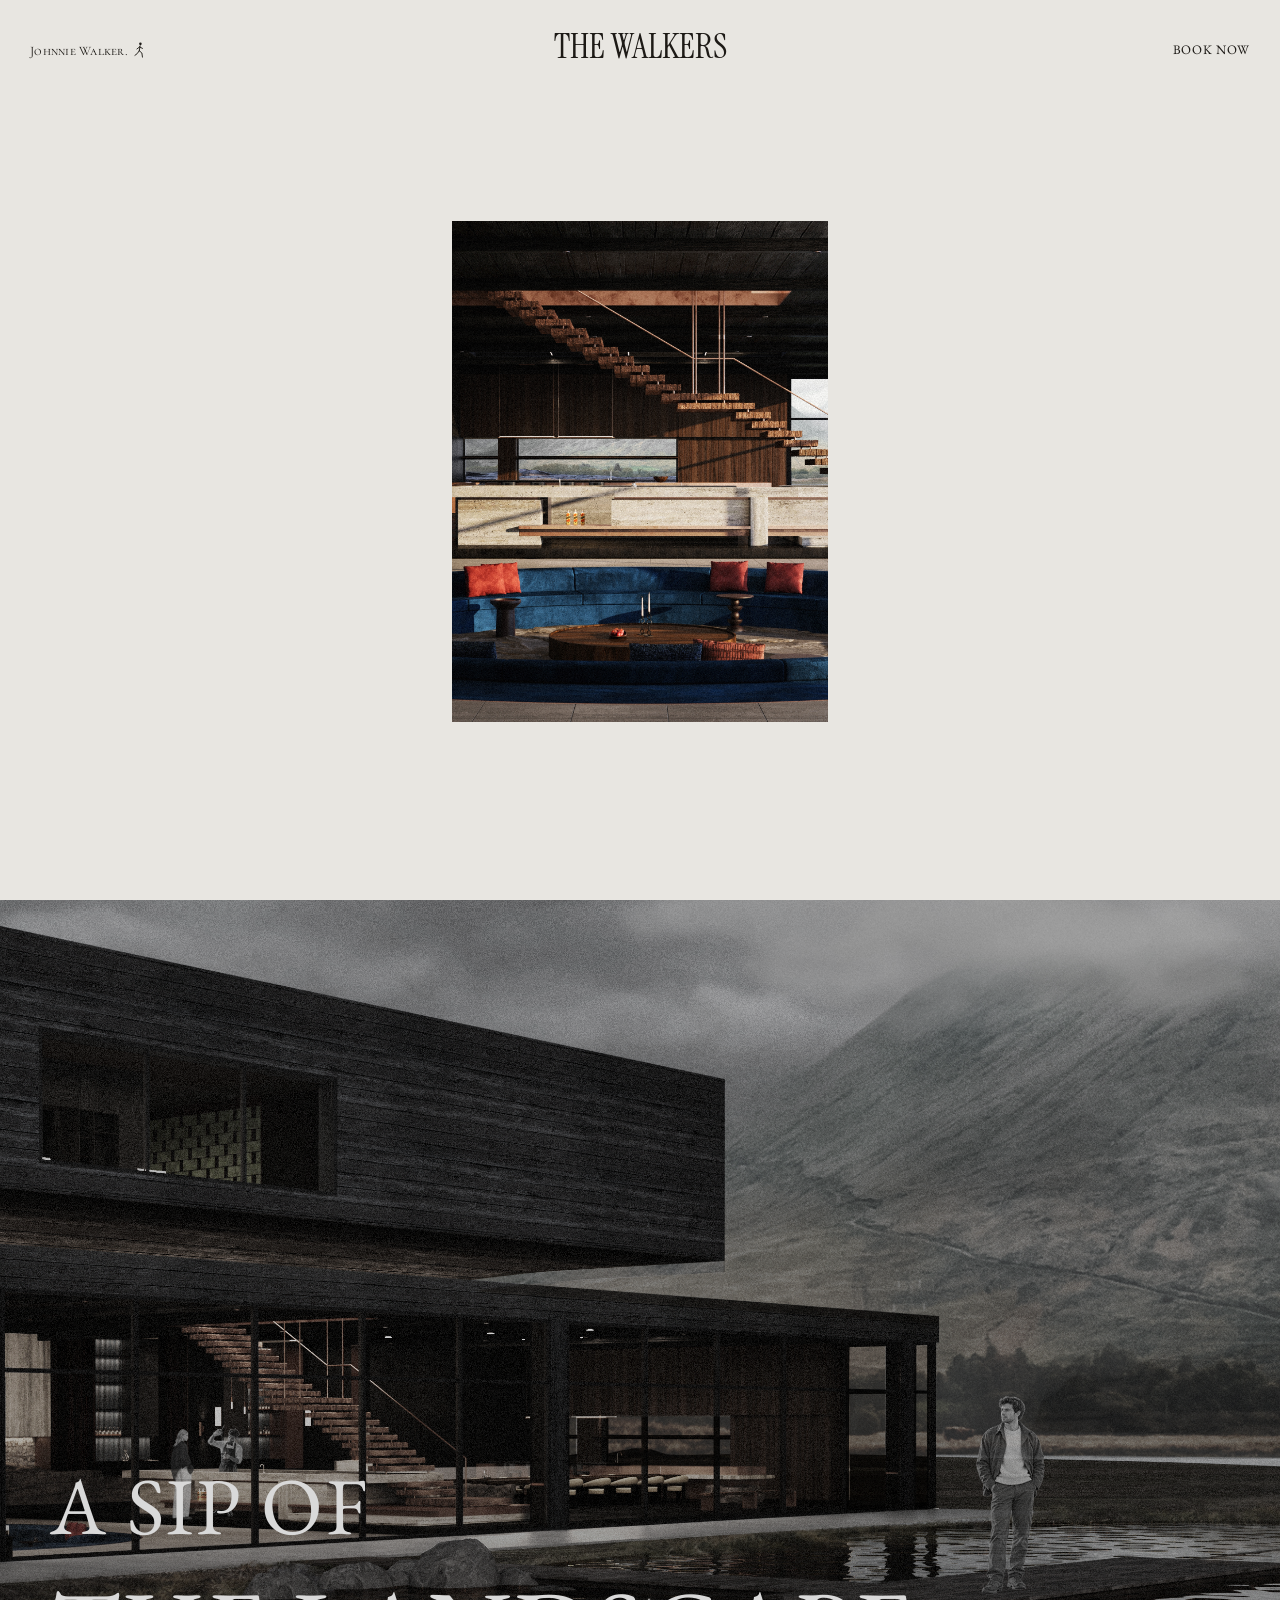
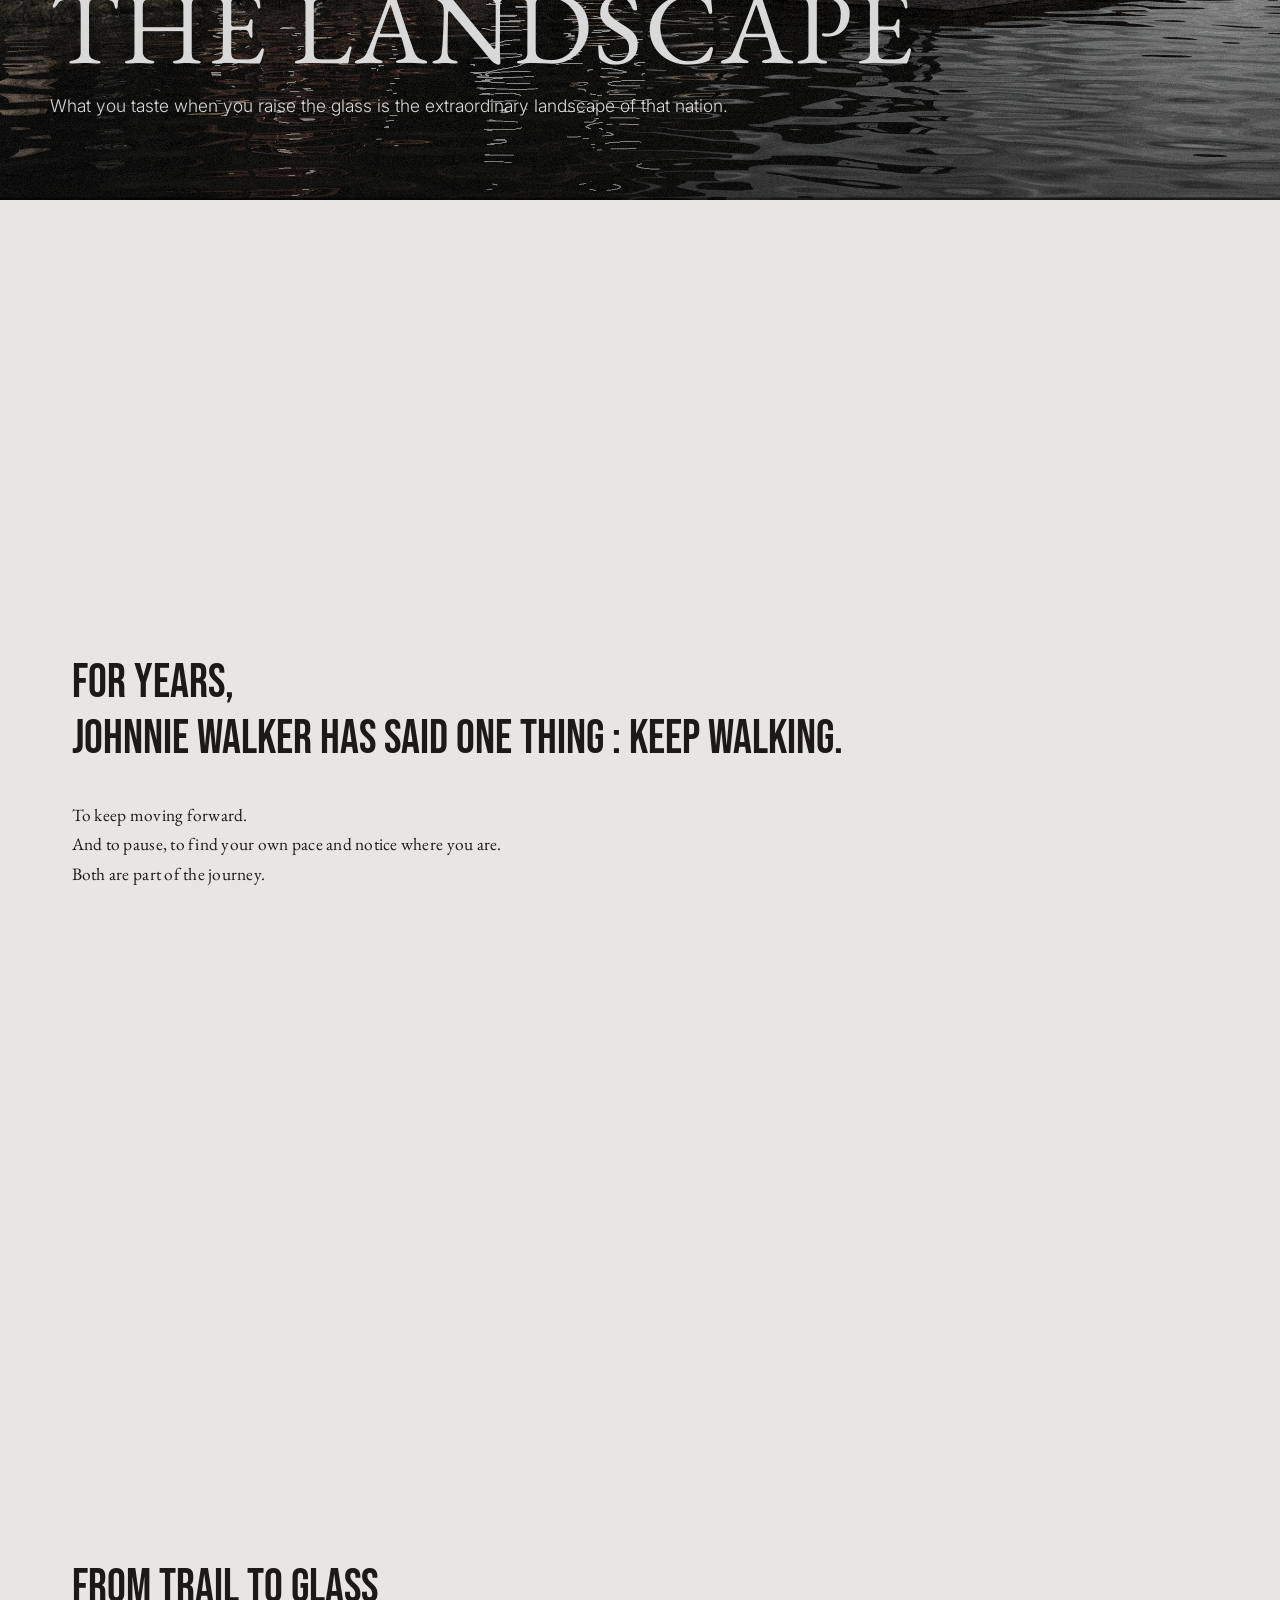
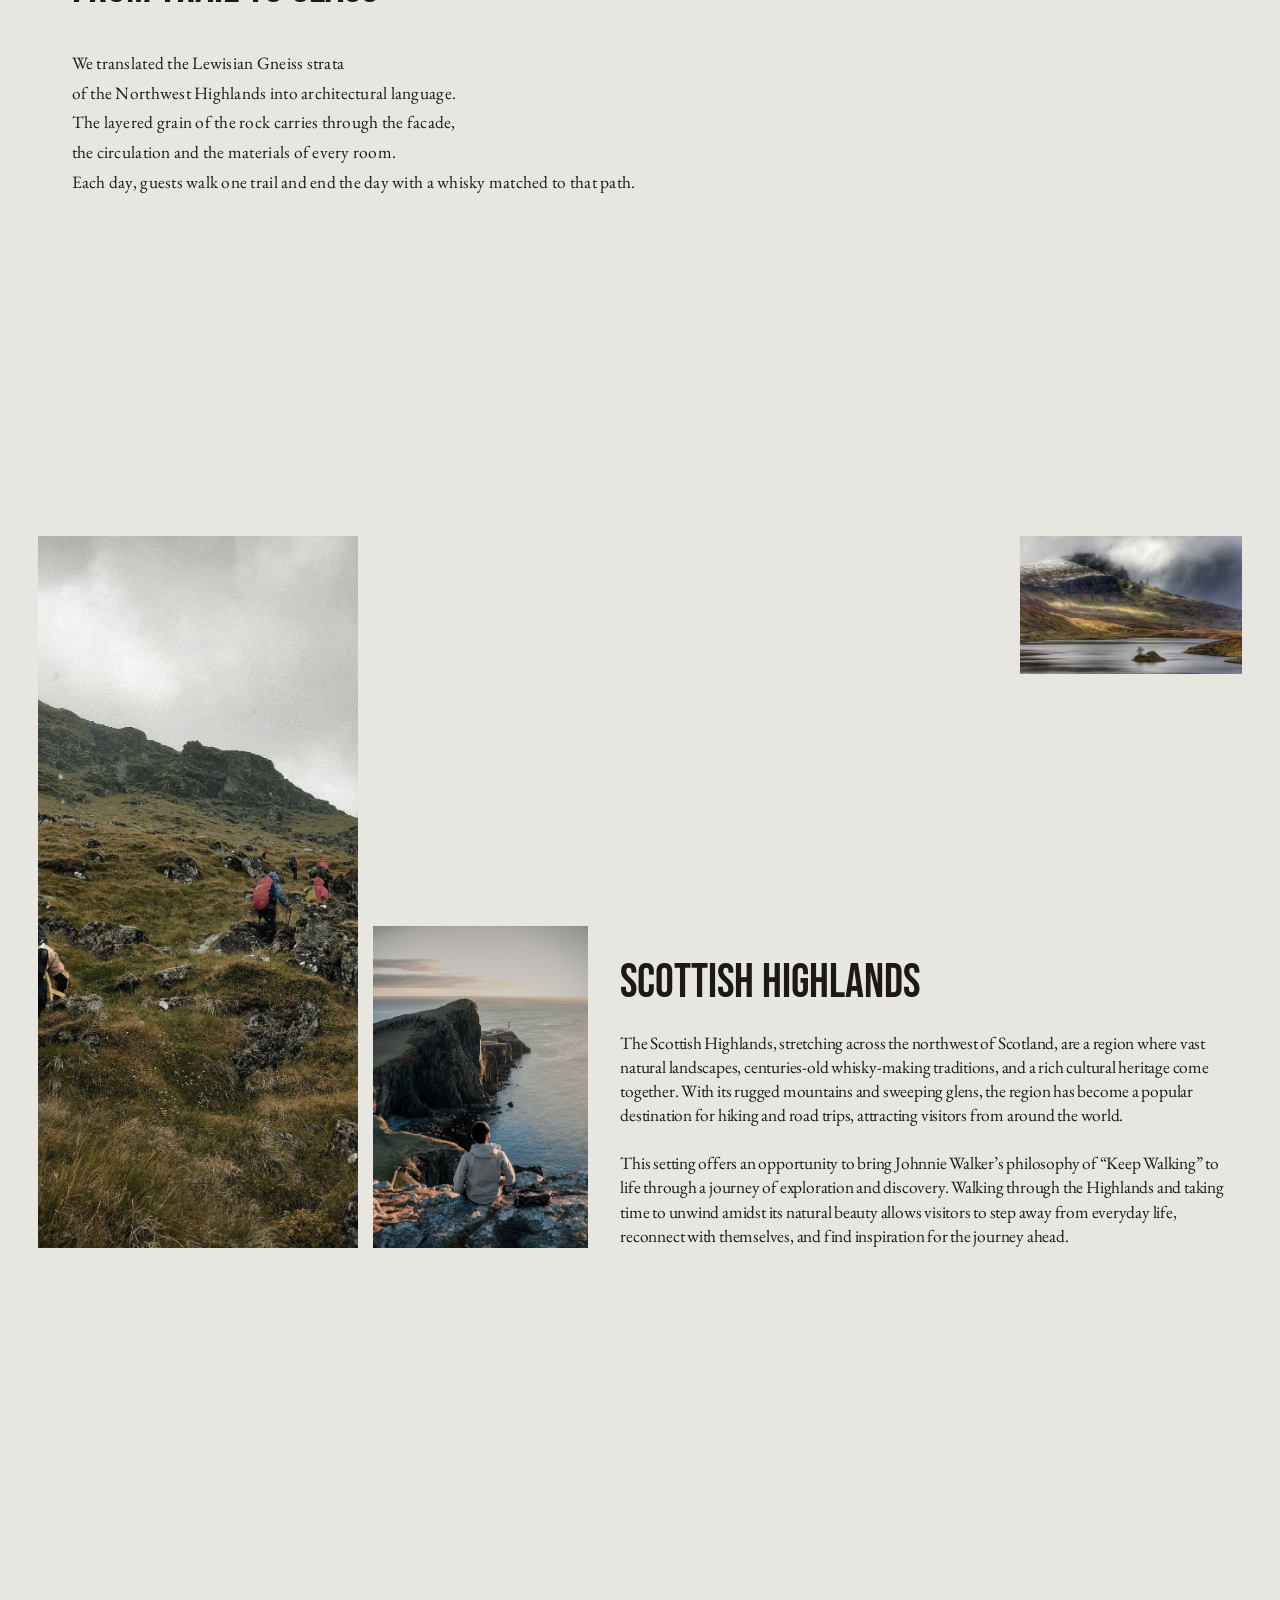
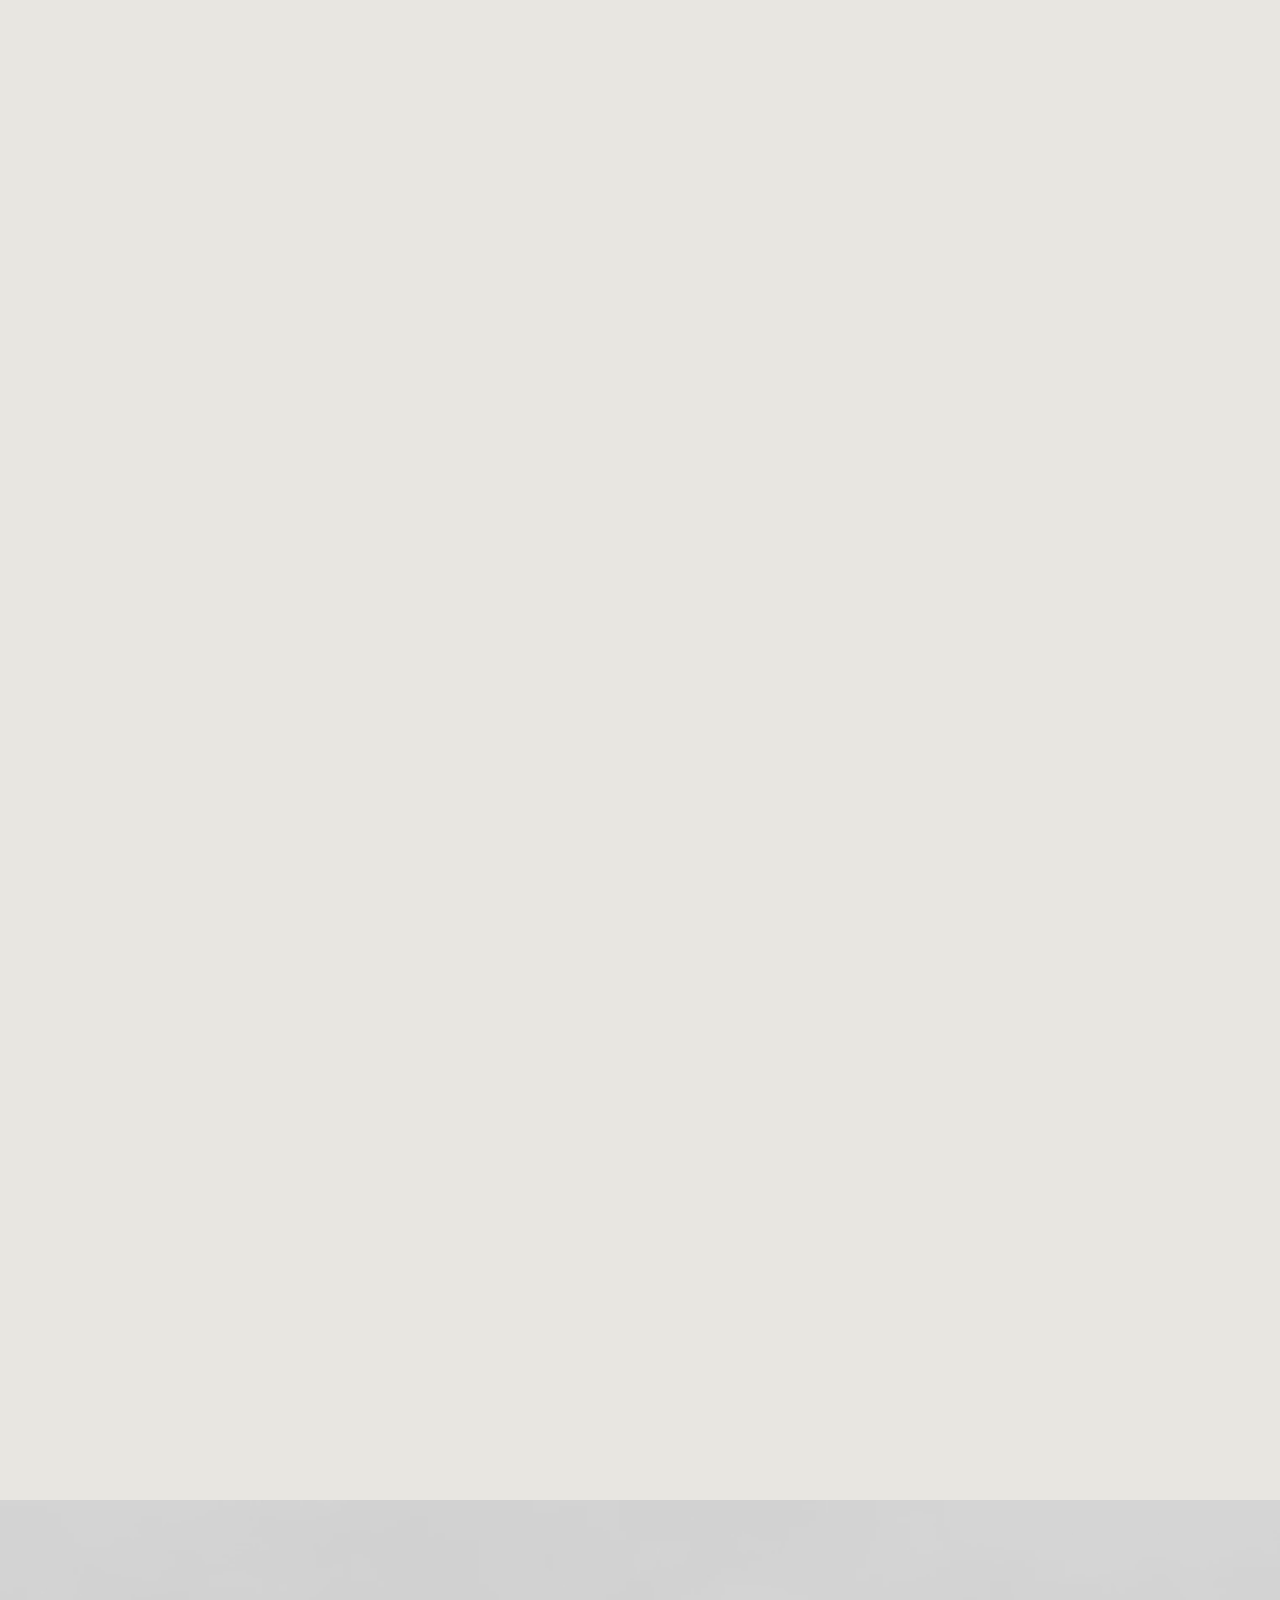
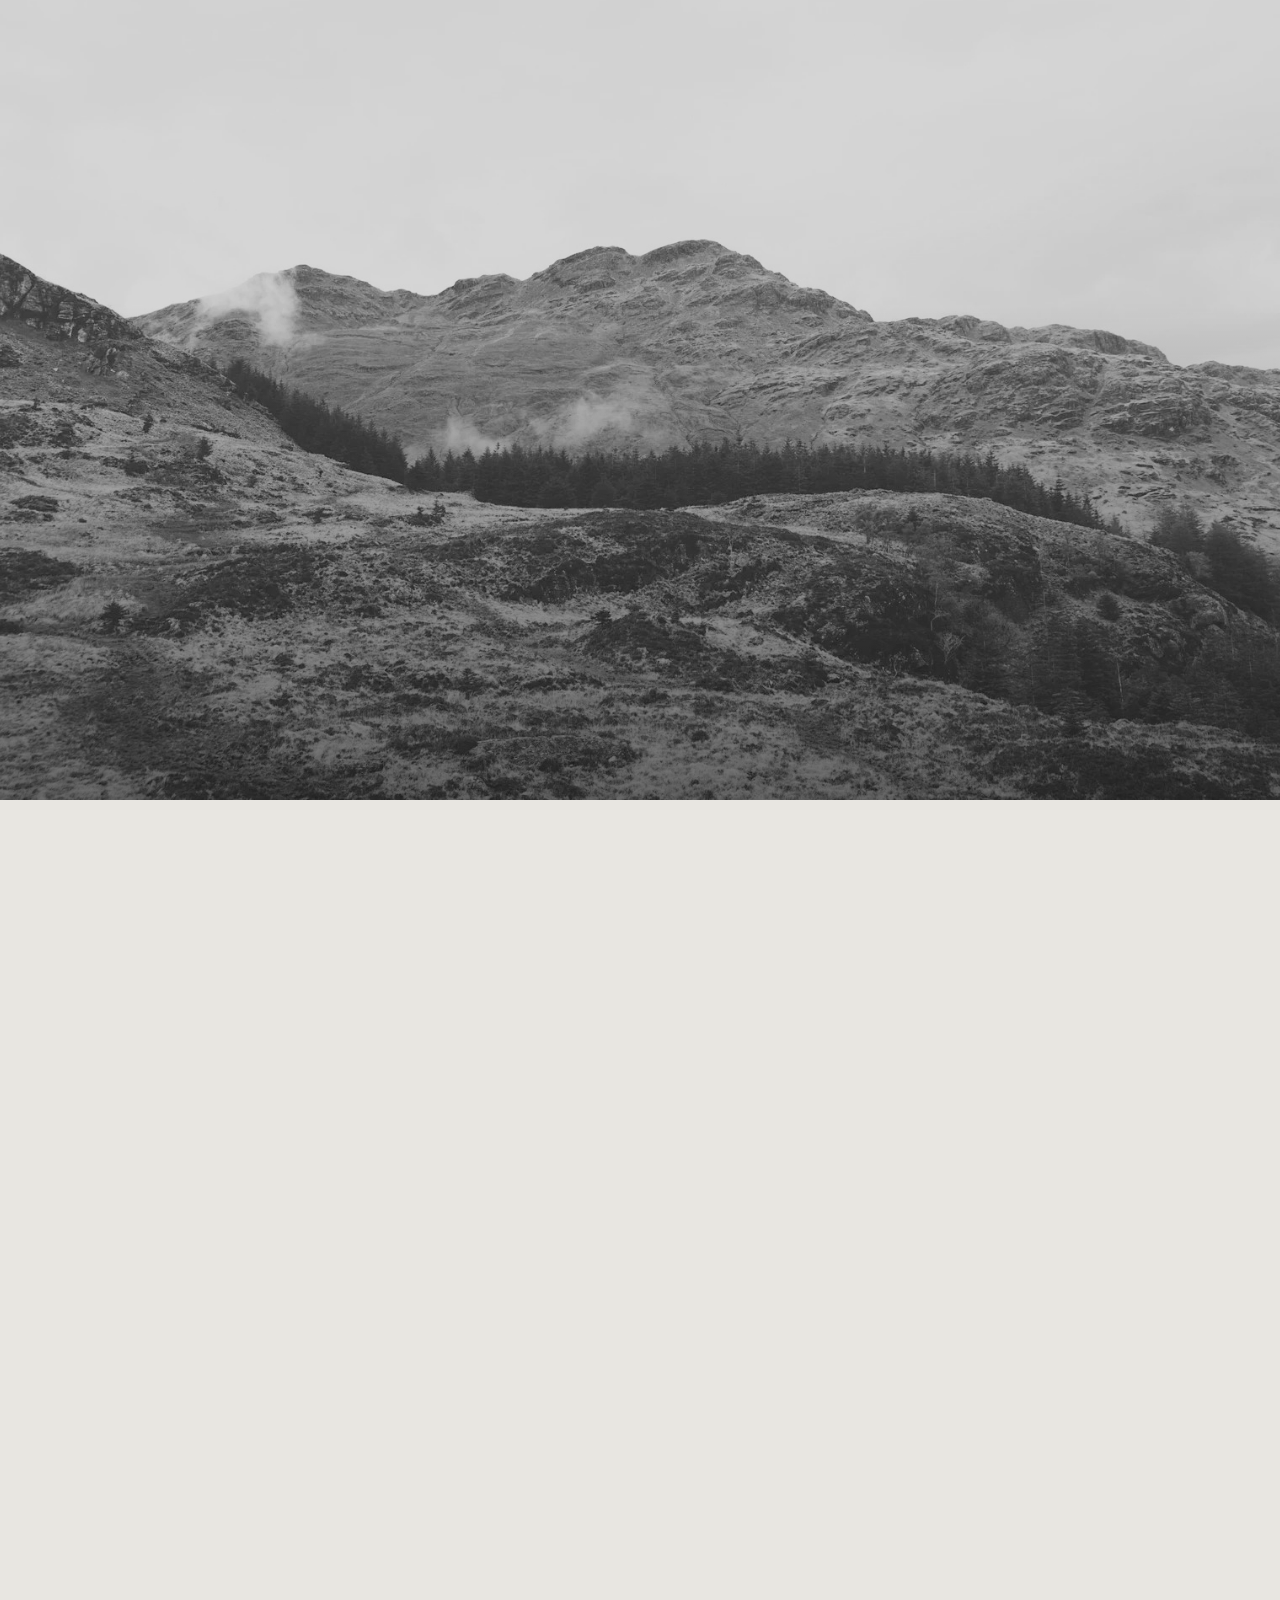
==== commit da4ade59: "overview layout detail" ====
--- a/index.html
+++ b/index.html
@@ -33,7 +33,7 @@
 
         <a class="book" href="#">Book Now</a>
 
-        <!-- 헤더에 마우스를 올리면 나타나는 메뉴 -->
+        <!-- 메뉴바 -->
         <nav class="menu" aria-label="Main">
             <a href="#intro" aria-current="page">OVERVIEW</a>
             <a href="journeys.html">THE JOURNEYS</a>
@@ -92,18 +92,18 @@
         <!-- 4. Scottish Highlands -->
         <section id="highlands" class="section highlands" data-section="highlands">
             <figure class="media site reveal" style="margin:0">
-                <!-- MOCK: 사이트(대지) 이미지 -->
+                <!-- 좌 큰 이미지 -->
                 <img src="./sources/overview/scottish highlands 4.jpg" alt="Site of The Walker's" loading="lazy">
             </figure>
 
             <figure class="media landscape reveal" style="margin:0; --d:.15s">
-                <!-- MOCK: 풍경 이미지 -->
+                <!-- 우 풍경 이미지 -->
                 <img src="./sources/overview/k-b-ul-j5yOB2o0-unsplash (1).jpg" alt="Highland landscape" loading="lazy">
                 <!-- <figcaption class="caption">Landscape</figcaption> -->
             </figure>
 
             <figure class="media photo reveal" style="margin:0; --d:.1s">
-                <!-- 왼쪽 작은 이미지 -->
+                <!-- 좌 작은 이미지 -->
                 <img src="./sources/overview/scottish_highlands.jpg"
                     alt="A hiker resting on a sea cliff in the Highlands" loading="lazy">
             </figure>
@@ -128,6 +128,7 @@
         </section>
 
         <!-- 5. Inn -->
+        <!-- 이미지 확인 !!!!!!!!!!!!!!!!!!! -->
         <section id="inn" class="section inn" data-section="inn">
             <div class="text">
                 <h2 class="reveal">Inn, a home on the way</h2>
@@ -151,12 +152,12 @@
 
             <div class="images">
                 <figure class="media engraving reveal" style="margin:0">
-                    <!-- MOCK: 18세기 여관 판화 이미지 (416 x 305) -->
+                    <!-- MOCK -->
                     <img src="https://picsum.photos/seed/walkers-old-inn/832/610"
                         alt="Engraving of an eighteenth-century coaching inn" loading="lazy">
                 </figure>
                 <figure class="media reveal" style="margin:0; --d:.15s">
-                    <!-- MOCK: 호텔 객실/다이닝 이미지 (416 x 305) -->
+                    <!-- MOCK -->
                     <img src="https://picsum.photos/seed/walkers-room/832/610" alt="A room at The Walker's"
                         loading="lazy">
                 </figure>
@@ -175,7 +176,8 @@
             </div>
         </section>
 
-        <!-- 5.6 Walk · Stay · Continue 수정 예정!!!!!!!!!!!!!!!!!!!!!! -->
+        <!-- 5.6 Walk · Stay · Continue -->
+        <!-- 수정 확인!!!!!!!!!!!!!!!!!!!!!! -->
         <section id="closing" class="section closing" data-section="closing">
             <div class="media">
                 <img src="./sources/overview/scottish highlands 2.jpg" alt="Highlands 2">
@@ -187,6 +189,7 @@
         </section>
 
         <!-- 6. Built from the ground -->
+        <!-- 이미지 확인 !!!!!!!!!!!!!!!!!!! -->
         <section id="ground" class="section ground" data-section="ground">
             <div class="text">
                 <h2 class="reveal">Built from<br>the ground it stands on</h2>
@@ -198,10 +201,9 @@
             </div>
 
             <figure class="media reveal" style="margin:0; --d:.1s">
-                <!-- MOCK: 지층 이미지 및 파사드 이미지 (869 x 797) -->
+                <!-- MOCK -->
                 <img src="https://picsum.photos/seed/walkers-strata/1738/1594"
                     alt="Lewisian Gneiss strata and the hotel facade inspired by it" loading="lazy">
-                <!-- <figcaption class="caption">Strata &amp; Facade</figcaption> -->
             </figure>
         </section>
 
@@ -215,7 +217,7 @@
                     A place to pause between journeys, to rest and continue walking once again.</p>
             </div>
 
-            <figure class="media reveal" style="margin:0; --d:.1s">
+            <figure class="media_reveal" style="margin:0; --d:.1s">
                 <img src="./sources/overview/johnnie walker blue3.jpg"
                     alt="A bottle of Johnnie Walker Blue Label and a glass on a velvet sofa" loading="lazy">
             </figure>
--- a/index.css
+++ b/index.css
@@ -244,7 +244,7 @@
 .hero {
     height: 100vh;
     height: 100svh;
-    color: #fff;
+    color: var(--placeholder);
     display: flex;
     flex-direction: column;
     justify-content: flex-end;
@@ -299,7 +299,7 @@
     display: flex;
     flex-direction: column;
     justify-content: center;
-    padding-top: 15vw;
+    padding-top: 19vw;
     padding-left: 5.6vw;
 }
 
@@ -311,12 +311,12 @@
 }
 
 .philosophy .copy {
-    margin-top: 4.7vw;
+    margin-top: 2.5vw;
 }
 
 .philosophy p {
     font-size: var(--fs-body);
-    line-height: 1.3;
+    line-height: 1.7;
     letter-spacing: .015em;
 }
 
@@ -329,7 +329,7 @@
     display: flex;
     flex-direction: column;
     justify-content: center;
-    padding-top: 17vw;
+    padding-top: 20vw;
     padding-left: 5.6vw;
 }
 
@@ -341,12 +341,12 @@
 }
 
 .keepwalking .copy {
-    margin-top: 4.3vw;
+    margin-top: 2.5vw;
 }
 
 .keepwalking p {
     font-size: var(--fs-body);
-    line-height: 1.5;
+    line-height: 1.7;
     letter-spacing: .015em;
 }
 
@@ -478,7 +478,7 @@
     display: flex;
     flex-direction: column;
     justify-content: center;
-    padding-top: 17vw;
+    padding-top: 4vw;
     padding-left: 5.6vw;
 }
 
@@ -490,12 +490,12 @@
 }
 
 .STAY .copy {
-    margin-top: 4.3vw;
+    margin-top: 2vw;
 }
 
 .STAY p {
     font-size: var(--fs-body);
-    line-height: 1.5;
+    line-height: 1.7;
     letter-spacing: .015em;
 }
 
@@ -556,11 +556,12 @@
     display: grid;
     grid-template-columns: 1fr 45.3vw;
     column-gap: 4.5vw;
-    padding: calc(var(--header-h) + 2.5vw) var(--gutter) 3.8vw 3.65vw;
+    padding: calc(var(--header-h) + 0.5vw) var(--gutter) 4.3vw 3.65vw;
 }
 
 .ground .text {
     align-self: end;
+    margin-bottom: 1vw;
 }
 
 .ground h2,
@@ -591,11 +592,11 @@
 
 .invitation .text {
     align-self: end;
-    padding-bottom: 5.4vw;
+    padding-bottom: 3vw;
 }
 
 .invitation h2 {
-    margin-bottom: 2vw;
+    margin-bottom: 1vw;
 }
 
 .invitation p {
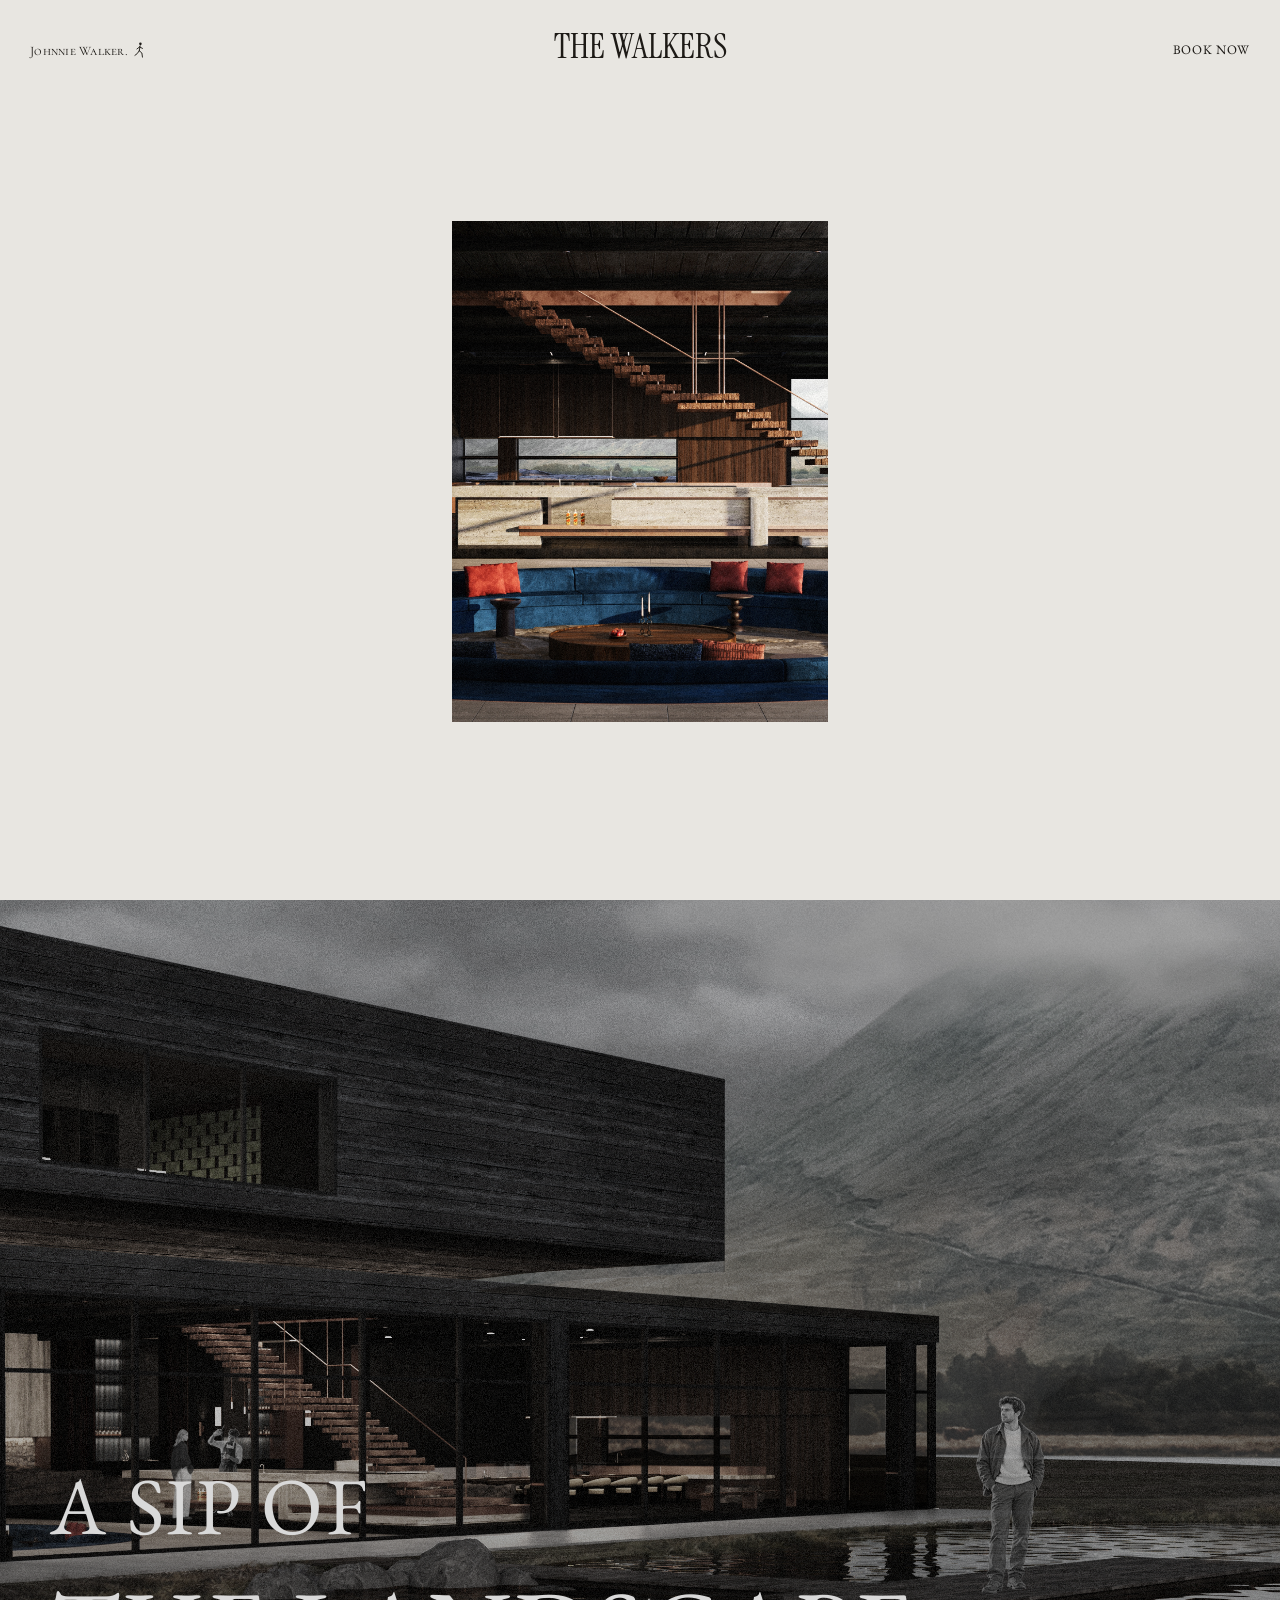
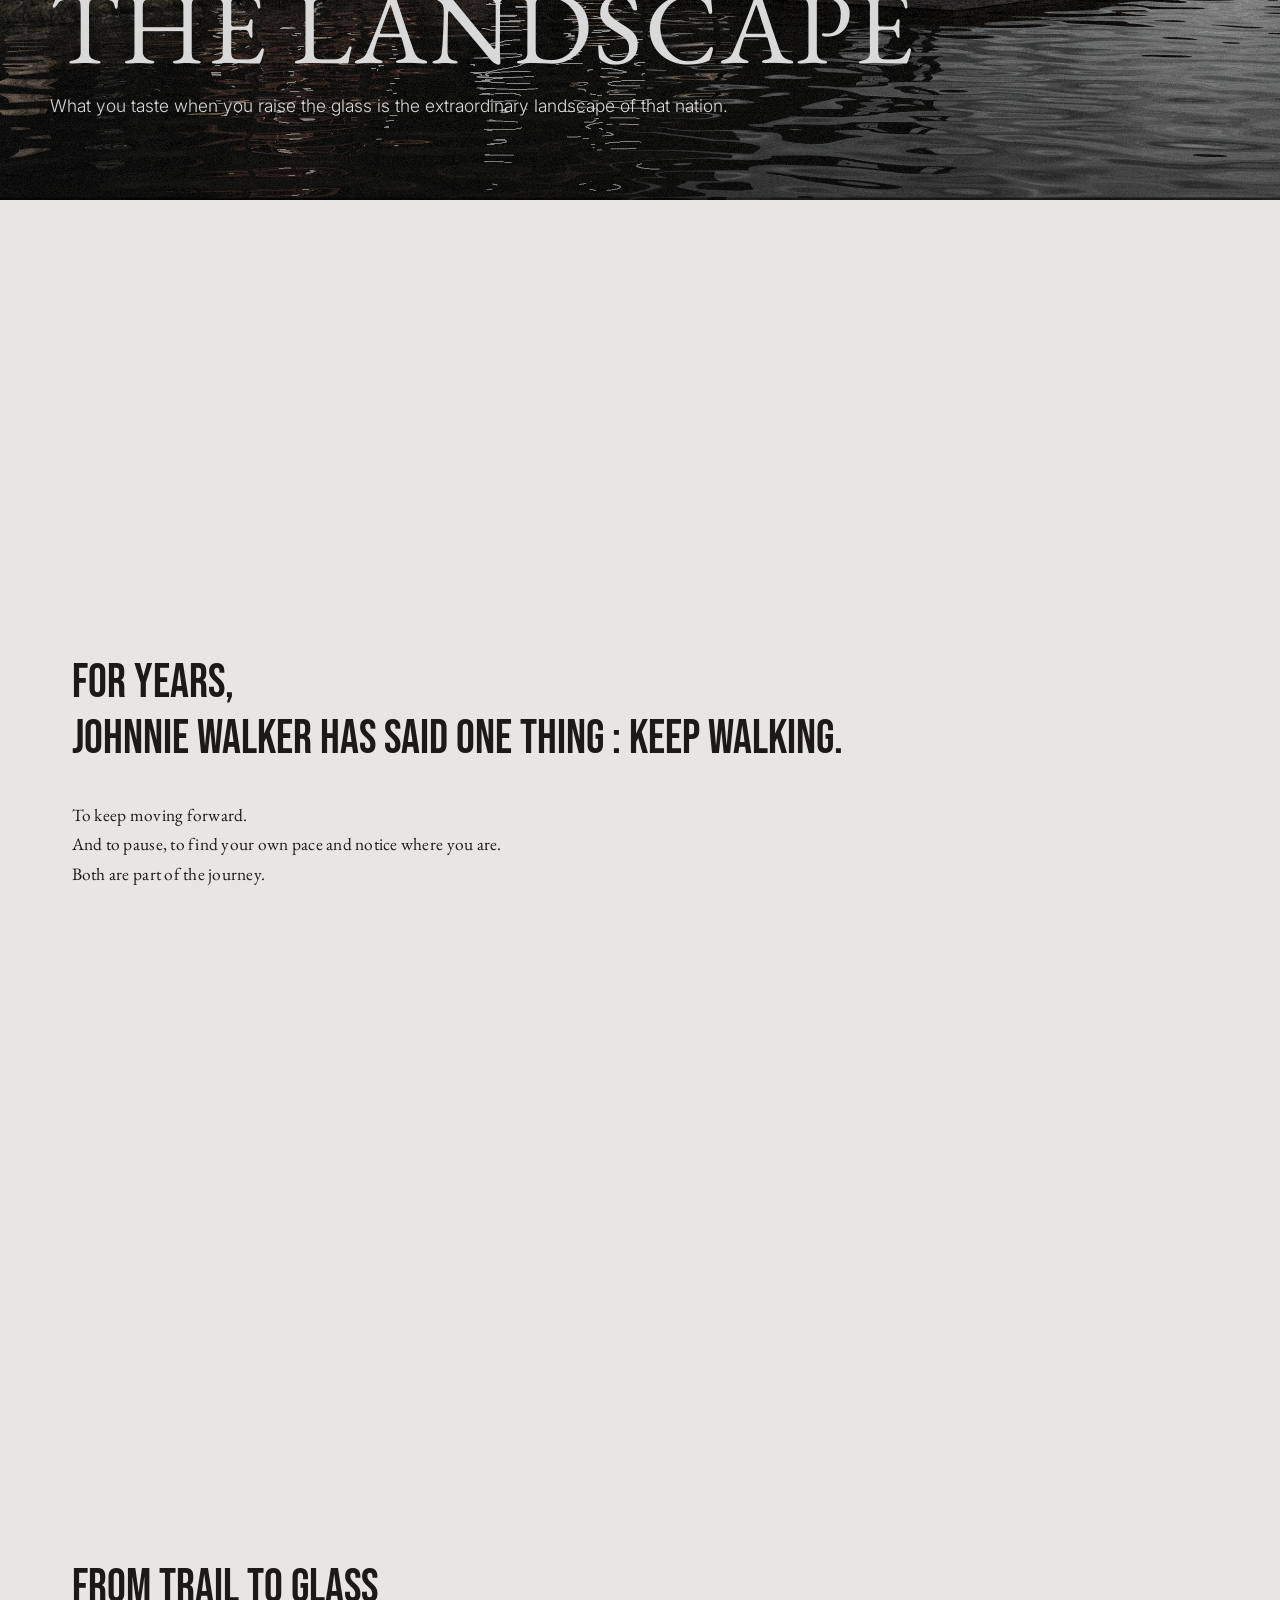
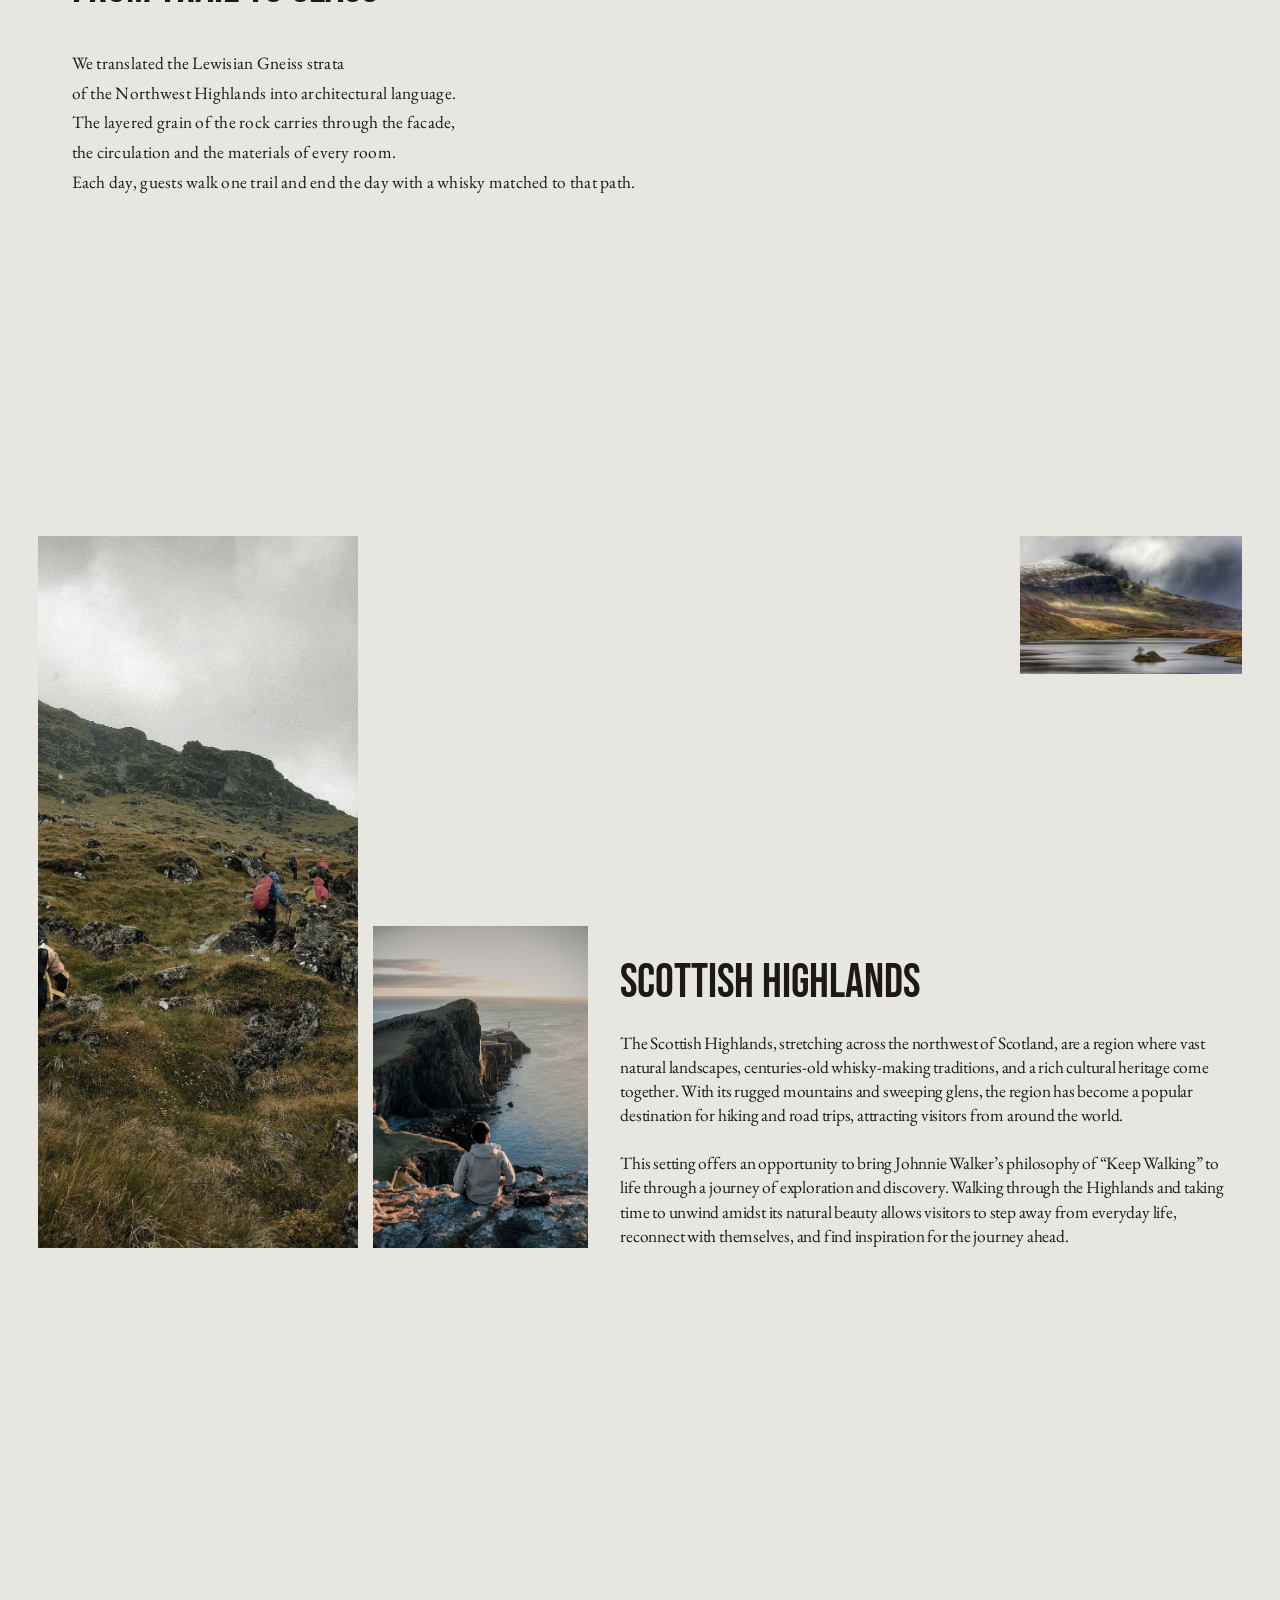
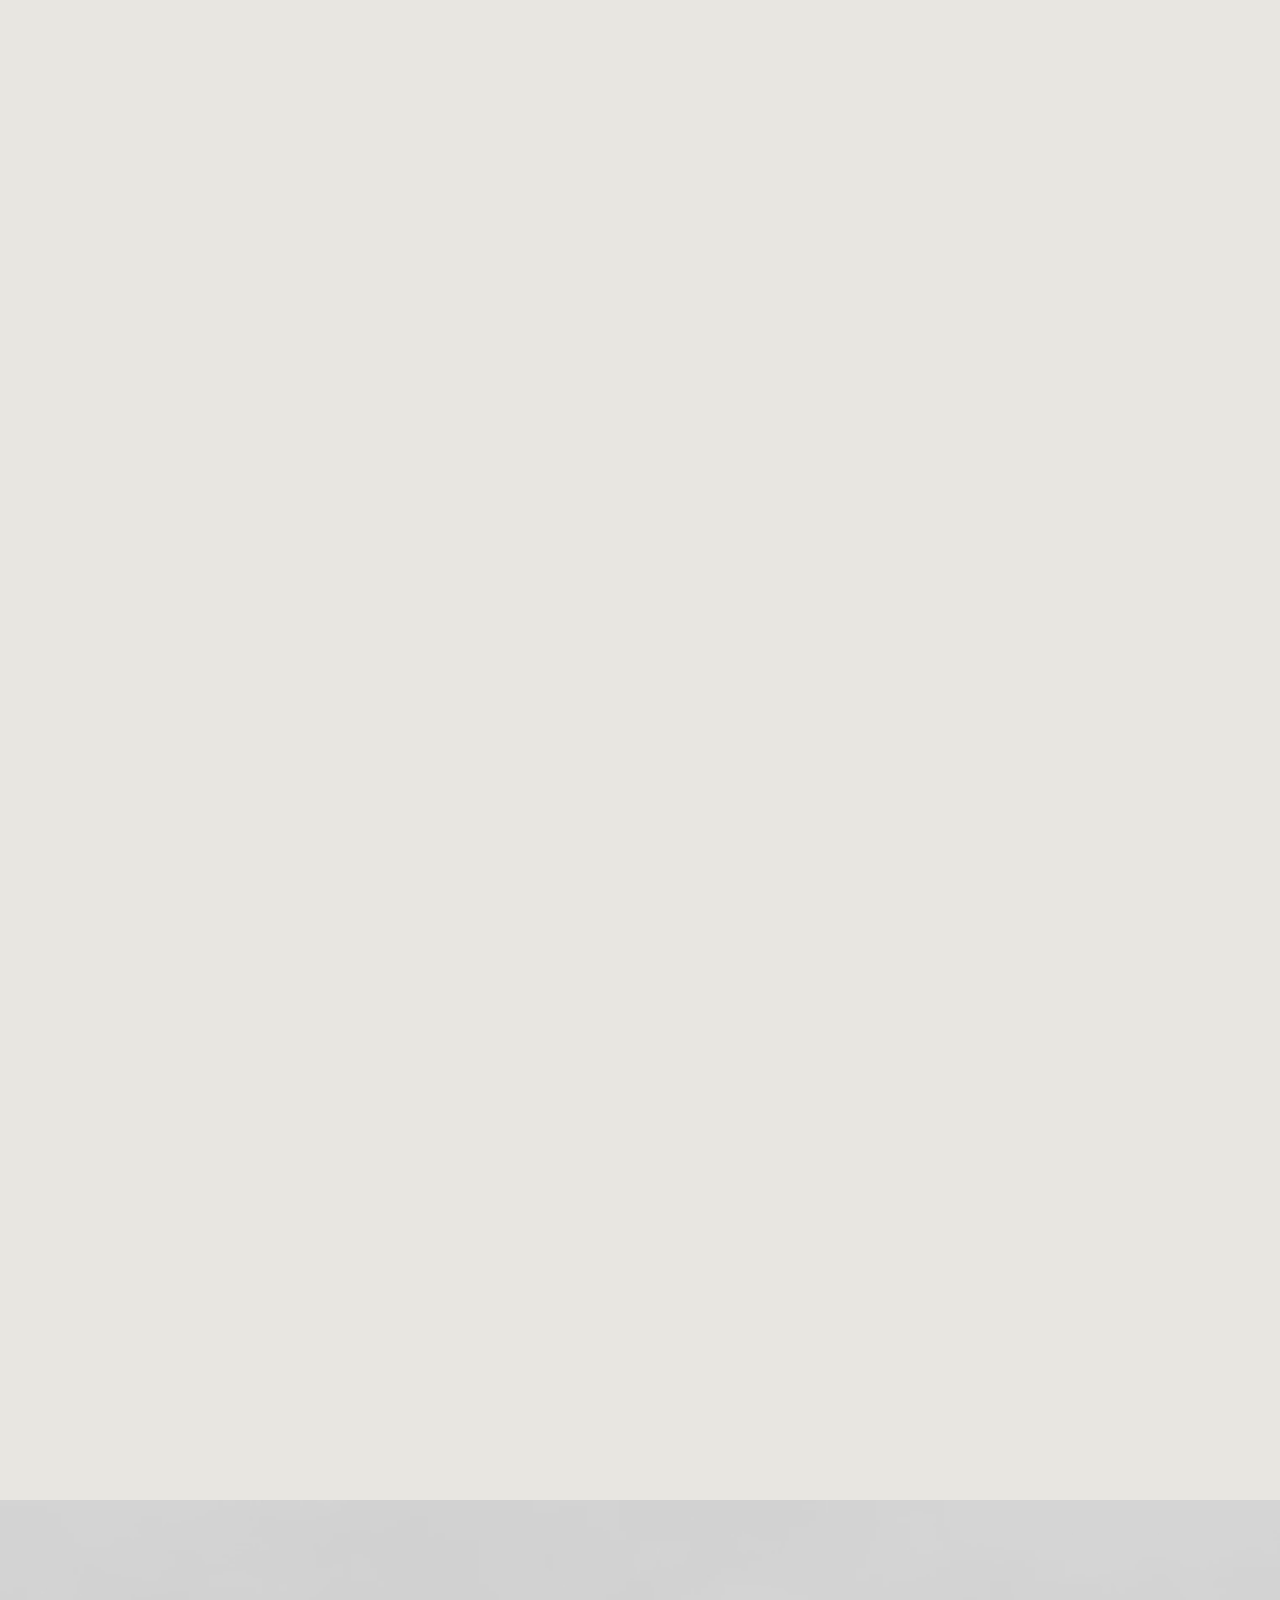
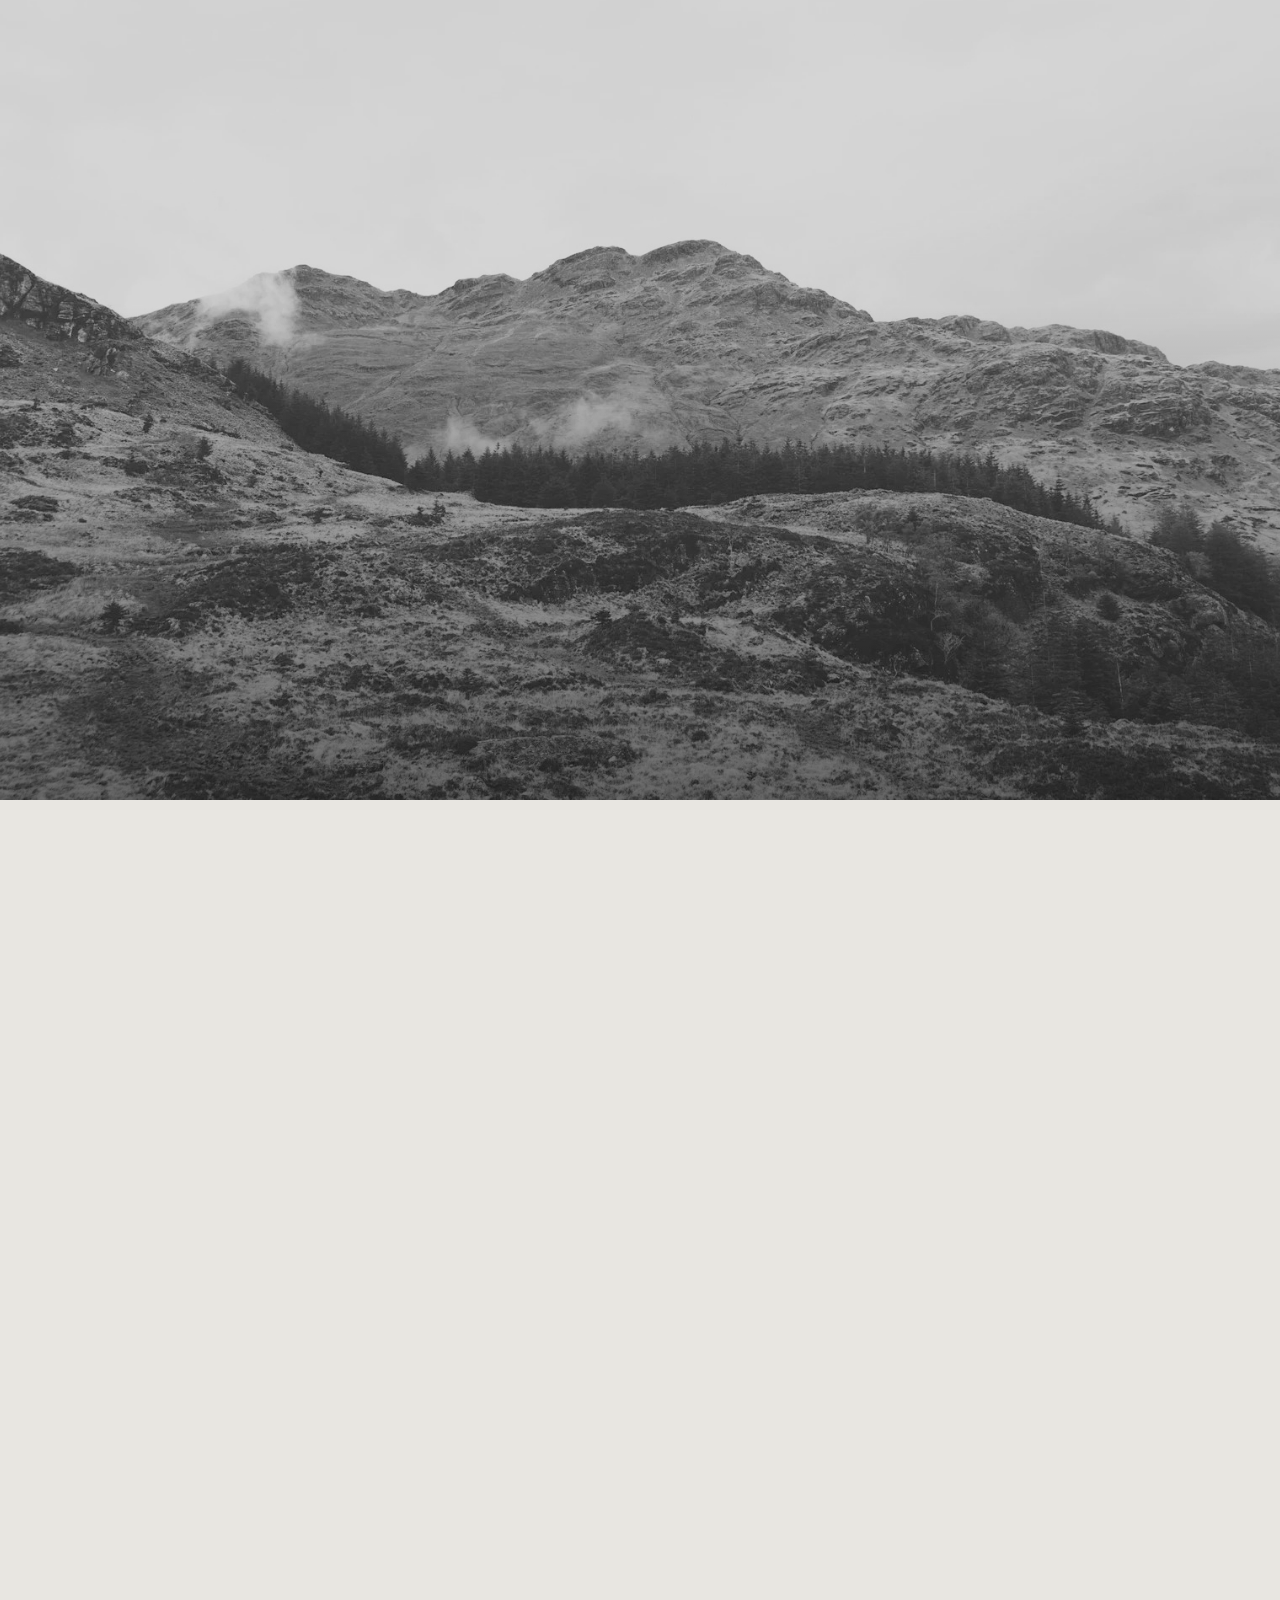
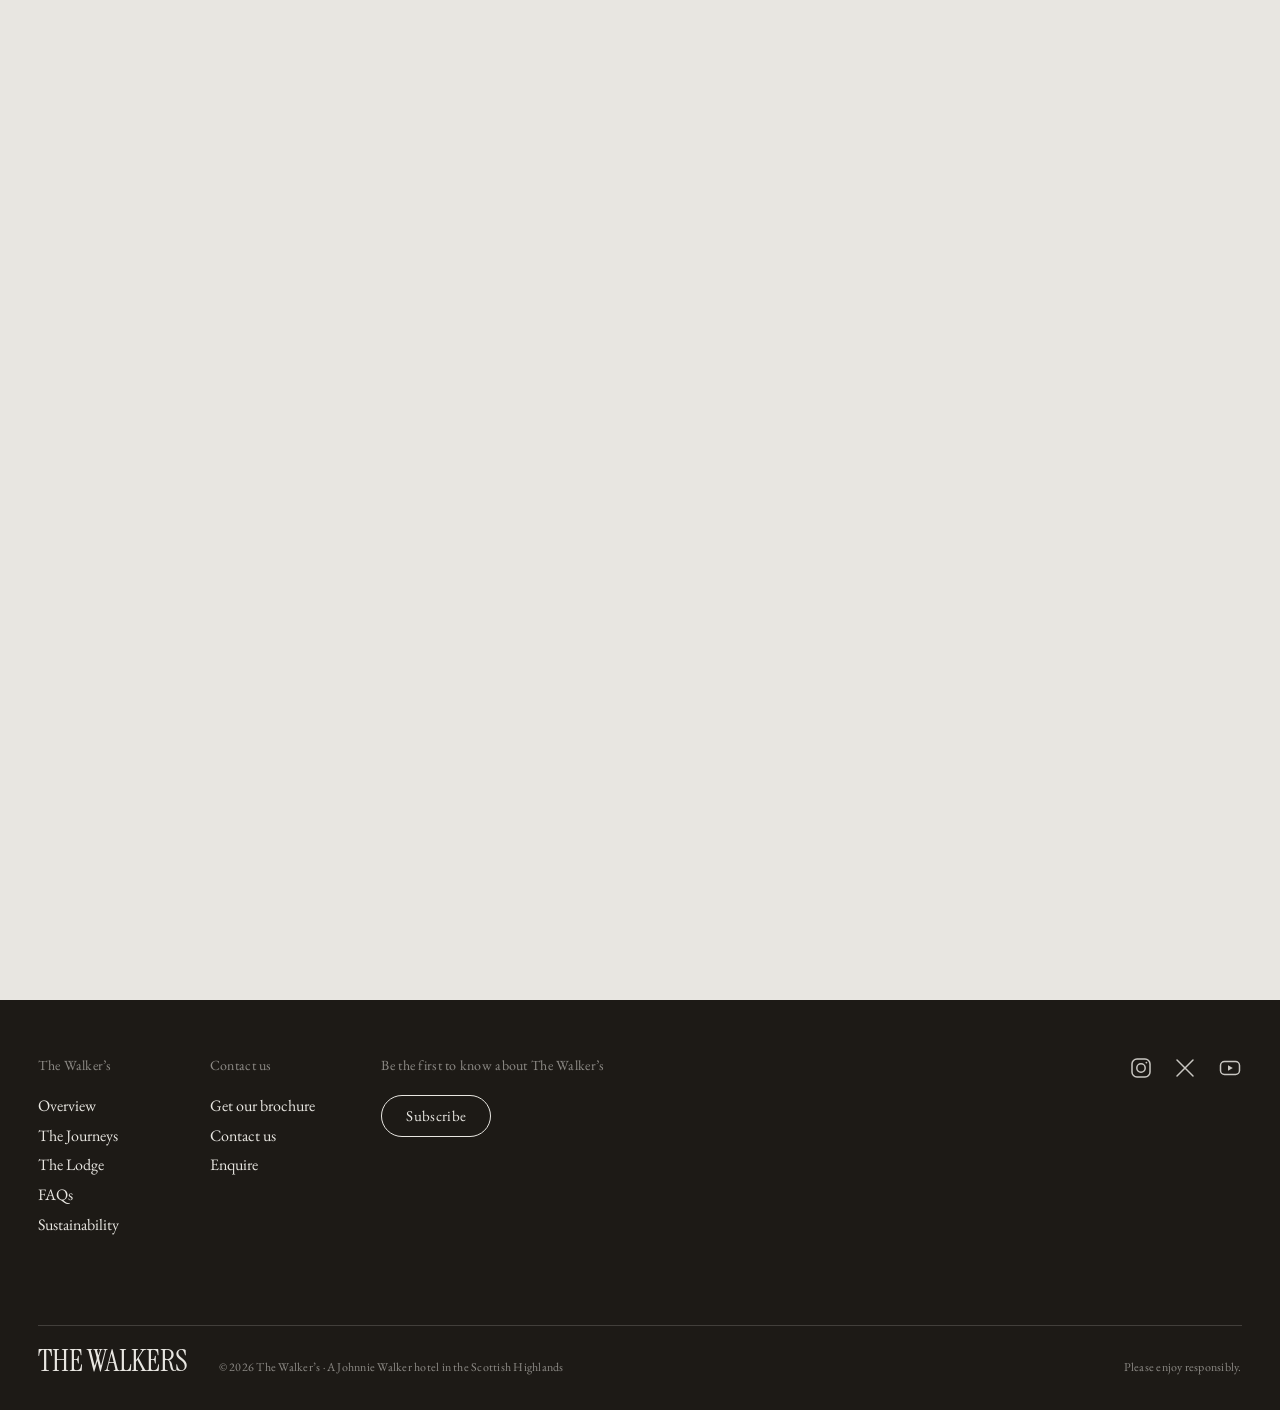
==== commit 3a07074e: "Add a shared footer and pull the red room caption next to its photo - Footer on all three pages (dis" ====
--- a/index.html
+++ b/index.html
@@ -224,6 +224,44 @@
         </section>
     </main>
 
+    <!-- 공통 footer (기능 없이 보이기만 하는 링크) -->
+    <footer class="site-footer">
+        <div class="footer-top">
+            <div class="footer-col">
+                <p class="footer-heading">The Walker’s</p>
+                <ul>
+                    <li><a href="index.html">Overview</a></li>
+                    <li><a href="journeys.html">The Journeys</a></li>
+                    <li><a href="lodge.html">The Lodge</a></li>
+                    <li><a href="#">FAQs</a></li>
+                    <li><a href="#">Sustainability</a></li>
+                </ul>
+            </div>
+            <div class="footer-col">
+                <p class="footer-heading">Contact us</p>
+                <ul>
+                    <li><a href="#">Get our brochure</a></li>
+                    <li><a href="#">Contact us</a></li>
+                    <li><a href="#">Enquire</a></li>
+                </ul>
+            </div>
+            <div class="footer-news">
+                <p class="footer-heading">Be the first to know about The Walker’s</p>
+                <a class="footer-btn" href="#">Subscribe</a>
+            </div>
+            <ul class="footer-social">
+                <li><a href="#" aria-label="Instagram"><svg viewBox="0 0 24 24" aria-hidden="true"><rect x="3" y="3" width="18" height="18" rx="5" /><circle cx="12" cy="12" r="4.2" /><circle cx="17.4" cy="6.6" r=".9" class="fill" /></svg></a></li>
+                <li><a href="#" aria-label="X"><svg viewBox="0 0 24 24" aria-hidden="true"><path d="M4 4l16 16M20 4L4 20" /></svg></a></li>
+                <li><a href="#" aria-label="YouTube"><svg viewBox="0 0 24 24" aria-hidden="true"><rect x="2.5" y="5.5" width="19" height="13" rx="4" /><path d="M10 9.2v5.6l4.8-2.8z" class="fill" /></svg></a></li>
+            </ul>
+        </div>
+        <div class="footer-bottom">
+            <a class="footer-logo" href="index.html">THE WALKERS</a>
+            <p>© 2026 The Walker’s · A Johnnie Walker hotel in the Scottish Highlands</p>
+            <p>Please enjoy responsibly.</p>
+        </div>
+    </footer>
+
     <script>
         // 이미지 로드 실패 시 깨진 아이콘 대신 회색 박스만 보이게
         document.querySelectorAll('.media img').forEach((img) => {
@@ -287,19 +325,26 @@
             let lastWheelAt = 0;
             let lastDelta = 0;
 
+            // 멈추는 위치: 각 섹션 + 맨 아래 footer (footer는 페이지 끝까지 내린 위치)
+            const footer = document.querySelector('.site-footer');
+            const stops = footer ? [...sections, footer] : sections;
             const sectionTop = (s) => s.getBoundingClientRect().top + window.scrollY;
+            const stopTop = (s) => Math.min(sectionTop(s), document.documentElement.scrollHeight - window.innerHeight);
+            // 지금 위치에서 가장 가까운 정지 위치
             const currentIndex = () => {
-                const y = window.scrollY + window.innerHeight / 2;
-                let idx = 0;
-                sections.forEach((s, i) => { if (sectionTop(s) <= y) idx = i; });
+                let idx = 0, best = Infinity;
+                stops.forEach((s, i) => {
+                    const d = Math.abs(stopTop(s) - window.scrollY);
+                    if (d < best) { best = d; idx = i; }
+                });
                 return idx;
             };
             const easeInOut = (t) => (t < .5 ? 4 * t * t * t : 1 - Math.pow(-2 * t + 2, 3) / 2);
 
             function goTo(index) {
-                index = Math.max(0, Math.min(sections.length - 1, index));
+                index = Math.max(0, Math.min(stops.length - 1, index));
                 const from = window.scrollY;
-                const to = sectionTop(sections[index]);
+                const to = stopTop(stops[index]);
                 if (Math.abs(to - from) < 1) return;
                 if (reduceMotion.matches) {
                     window.scrollTo({ top: to, behavior: 'instant' });
@@ -341,7 +386,7 @@
                 };
                 if (e.key === 'Home' || e.key === 'End') {
                     e.preventDefault();
-                    if (!animating) goTo(e.key === 'Home' ? 0 : sections.length - 1);
+                    if (!animating) goTo(e.key === 'Home' ? 0 : stops.length - 1);
                 } else if (e.key in keys) {
                     e.preventDefault();
                     if (!animating) goTo(currentIndex() + keys[e.key]);
@@ -364,7 +409,7 @@
                 if (pagedMedia.matches && !animating) goTo(currentIndex());
             });
             window.addEventListener('resize', () => {
-                if (pagedMedia.matches && !animating) window.scrollTo({ top: sectionTop(sections[currentIndex()]), behavior: 'instant' });
+                if (pagedMedia.matches && !animating) window.scrollTo({ top: stopTop(stops[currentIndex()]), behavior: 'instant' });
             });
         })();
     </script>
--- a/index.css
+++ b/index.css
@@ -4,7 +4,6 @@
     --nav-idle: #a3a19b;
     --paper: #E8E6E1;
     --placeholder: #d9d9d9;
-    /*--menu-bg: #d9d9d9;*/
 
     --f-display: 'Bebas Neue', 'Oswald', Impact, sans-serif;
     /* 섹션 제목 */
@@ -647,6 +646,129 @@
     }
 }
 
+/* ---------- Footer (모든 페이지 공통) ----------
+   잉크색 배경 + 아이보리 글자, 사이트 폰트(세리프·로고 서체)로 무드 맞춤 */
+.site-footer {
+    position: relative;
+    z-index: 1;
+    padding: 4.4vw 3vw 2.6vw;
+    background: var(--ink);
+    color: var(--paper);
+    font-family: var(--f-serif);
+}
+
+.site-footer a {
+    color: inherit;
+}
+
+.site-footer ul {
+    margin: 0;
+    padding: 0;
+    list-style: none;
+}
+
+.footer-top {
+    display: grid;
+    grid-template-columns: 13.4vw 13.4vw 1fr auto;
+    align-items: start;
+}
+
+.footer-heading {
+    margin-bottom: 1.6vw;
+    font-size: clamp(14px, .95vw, 18px);
+    letter-spacing: .02em;
+    opacity: .55;
+}
+
+.footer-col li + li {
+    margin-top: .55em;
+}
+
+.footer-col a {
+    font-size: clamp(16px, 1.05vw, 20px);
+    border-bottom: 1px solid transparent;
+    transition: border-color .3s;
+}
+
+.footer-col a:hover {
+    border-color: currentColor;
+}
+
+/* 소식 받기: 아이보리 테두리 버튼, 호버 시 채워짐 */
+.footer-btn {
+    display: inline-block;
+    padding: .7em 1.6em;
+    border: 1px solid var(--paper);
+    border-radius: 999px;
+    font-size: clamp(15px, 1vw, 19px);
+    letter-spacing: .02em;
+    transition: background-color .3s, color .3s;
+}
+
+.site-footer .footer-btn:hover {
+    background: var(--paper);
+    color: var(--ink);
+}
+
+.footer-social {
+    display: flex;
+    gap: 1.6vw;
+}
+
+.footer-social a {
+    display: block;
+    width: clamp(24px, 1.7vw, 32px);
+    opacity: .85;
+    transition: opacity .3s;
+}
+
+.footer-social a:hover {
+    opacity: 1;
+}
+
+.footer-social svg {
+    display: block;
+    width: 100%;
+    height: auto;
+    fill: none;
+    stroke: currentColor;
+    stroke-width: 1.5;
+    stroke-linecap: round;
+}
+
+.footer-social svg .fill {
+    fill: currentColor;
+    stroke: none;
+}
+
+/* 아래 줄: 로고 + 저작권 문구 */
+.footer-bottom {
+    display: flex;
+    flex-wrap: wrap;
+    align-items: baseline;
+    gap: .6em 2.4vw;
+    margin-top: 7vw;
+    padding-top: 1.6vw;
+    border-top: 1px solid rgba(232, 230, 225, .18);
+    font-size: clamp(12px, .8vw, 15px);
+    letter-spacing: .02em;
+}
+
+.footer-bottom p {
+    opacity: .55;
+}
+
+.footer-bottom p:last-child {
+    margin-left: auto;
+}
+
+.footer-logo {
+    font-family: var(--f-logo);
+    font-size: clamp(28px, 2.4vw, 46px);
+    line-height: 1;
+    letter-spacing: -.01em;
+}
+
 /* ---------- Tablet / Mobile ---------- */
 @media (max-width: 900px) {
     :root {
@@ -789,4 +911,36 @@
         align-content: center;
         row-gap: 56px;
     }
-}+
+    /* Footer */
+    .site-footer {
+        padding: 48px 16px 28px;
+    }
+
+    .footer-top {
+        grid-template-columns: 1fr 1fr;
+        row-gap: 40px;
+    }
+
+    .footer-heading {
+        margin-bottom: 14px;
+    }
+
+    .footer-news {
+        grid-column: 1 / -1;
+    }
+
+    .footer-social {
+        gap: 20px;
+    }
+
+    .footer-bottom {
+        flex-direction: column;
+        margin-top: 48px;
+        padding-top: 20px;
+    }
+
+    .footer-bottom p:last-child {
+        margin-left: 0;
+    }
+}
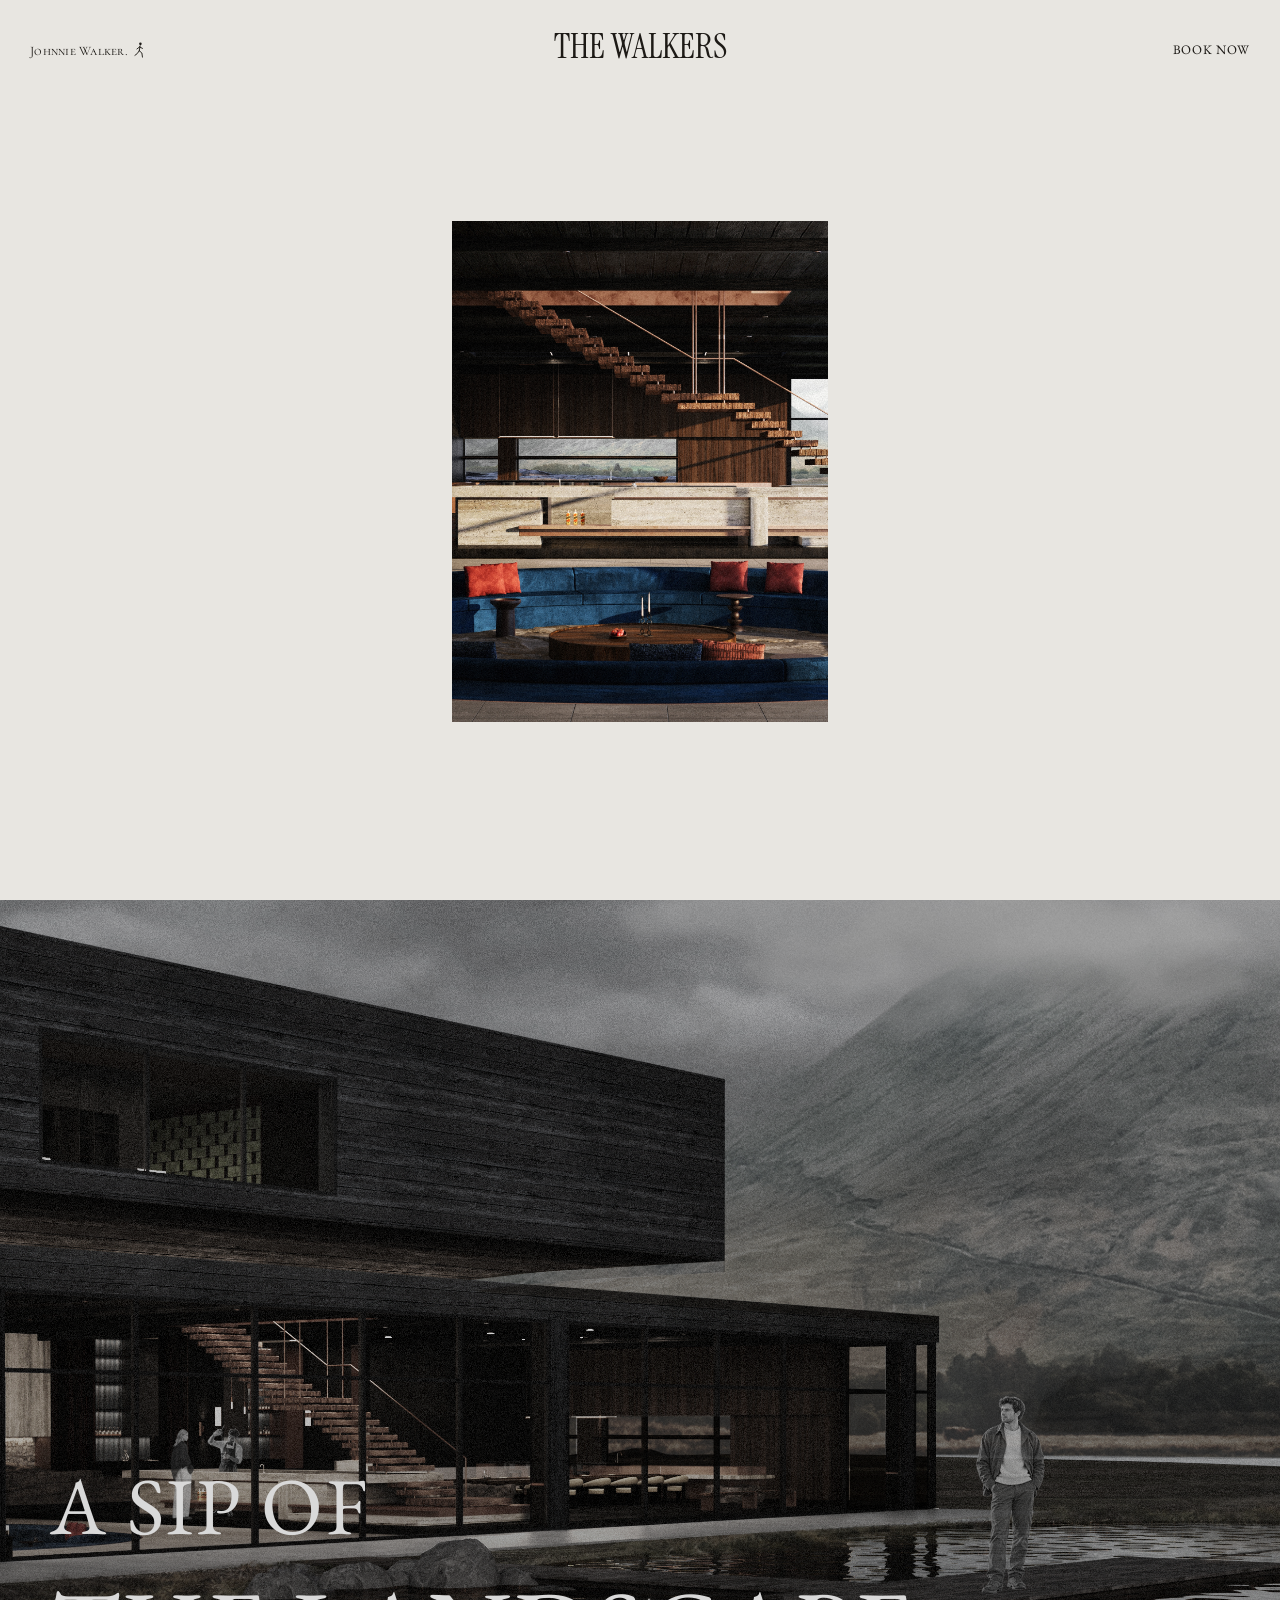
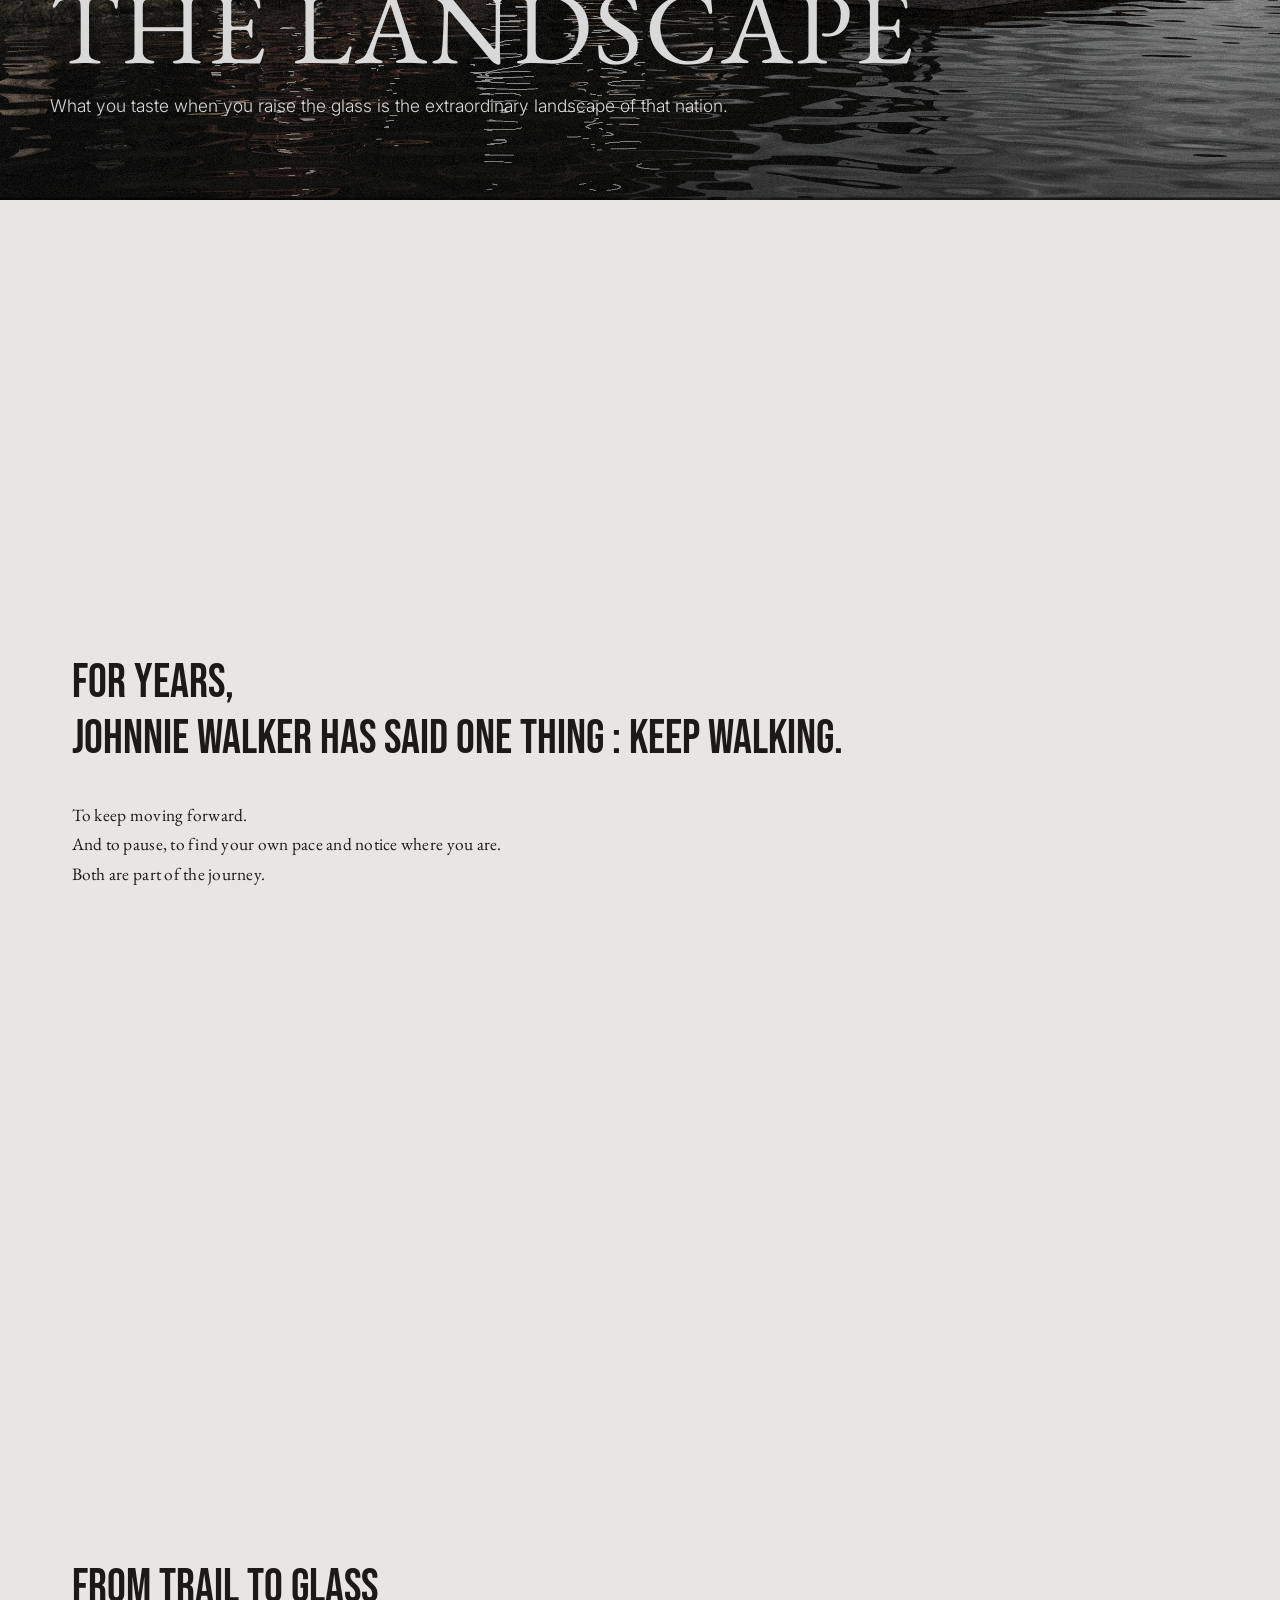
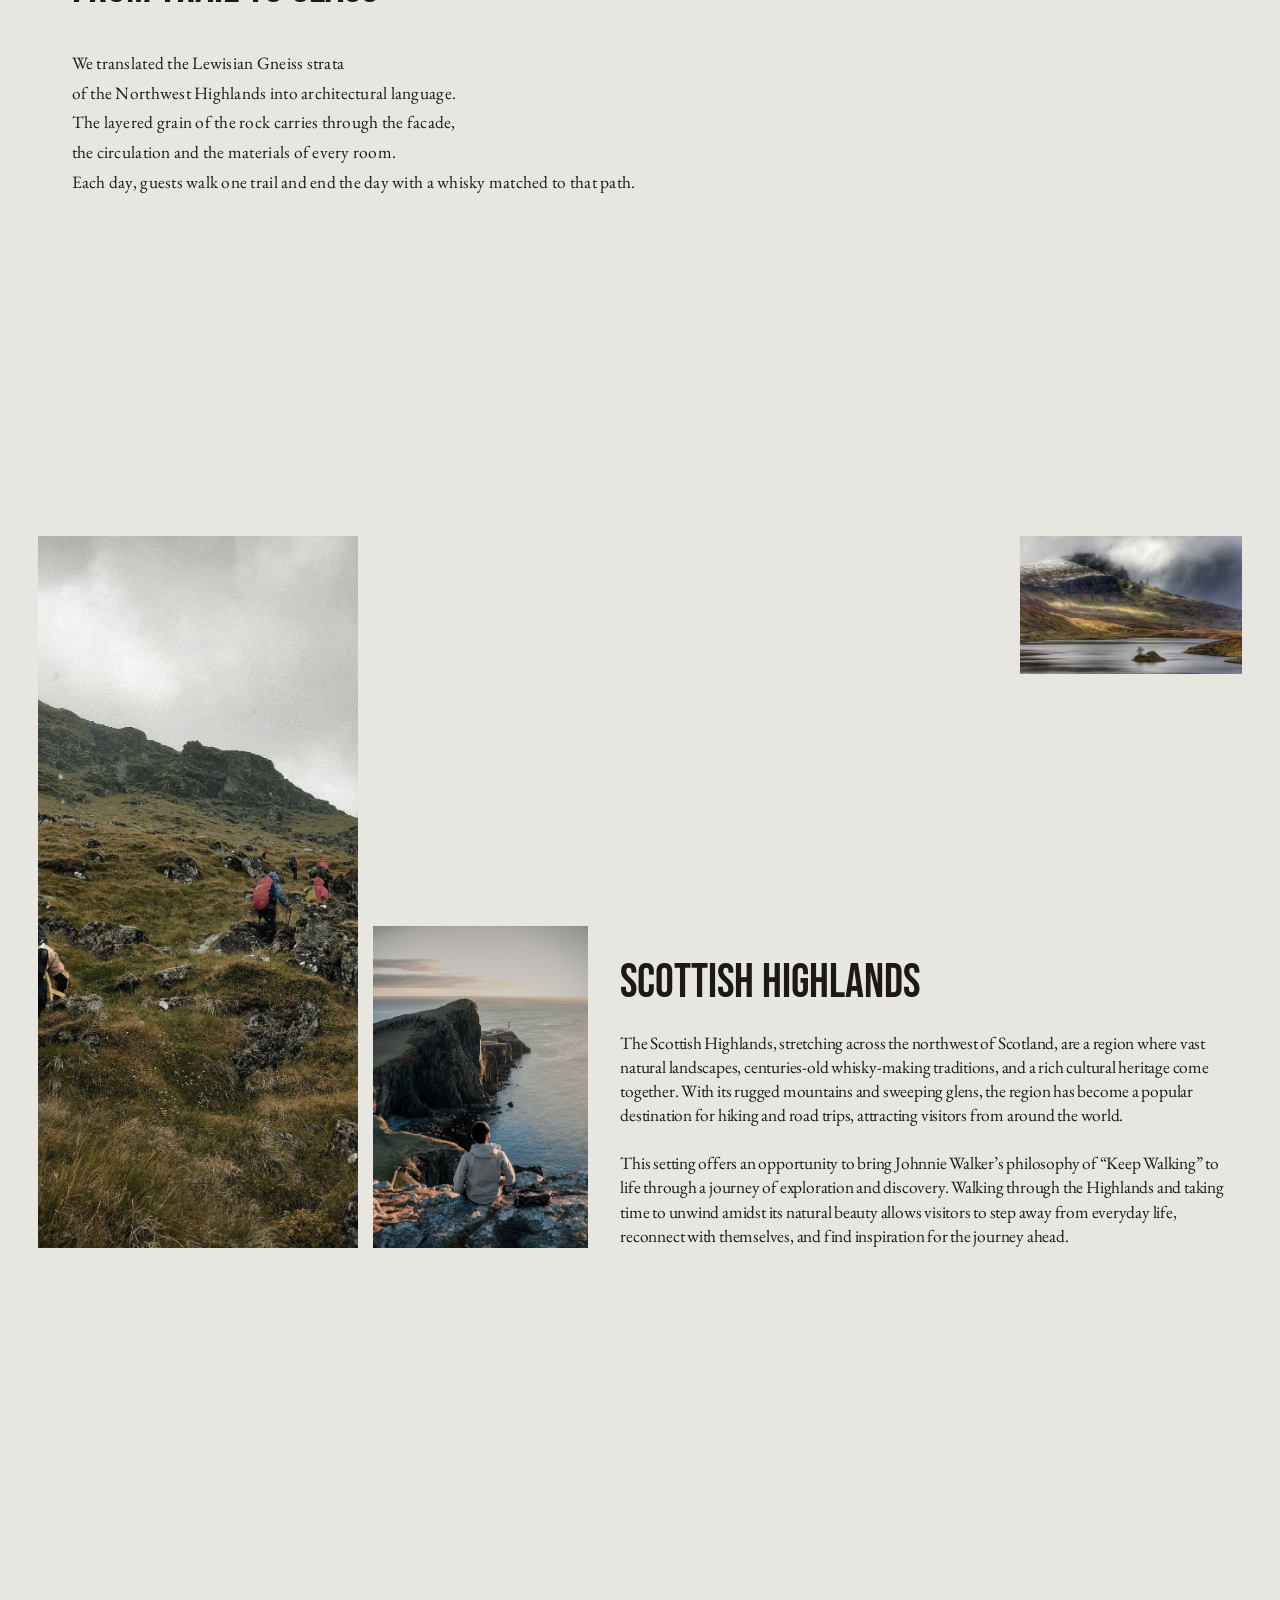
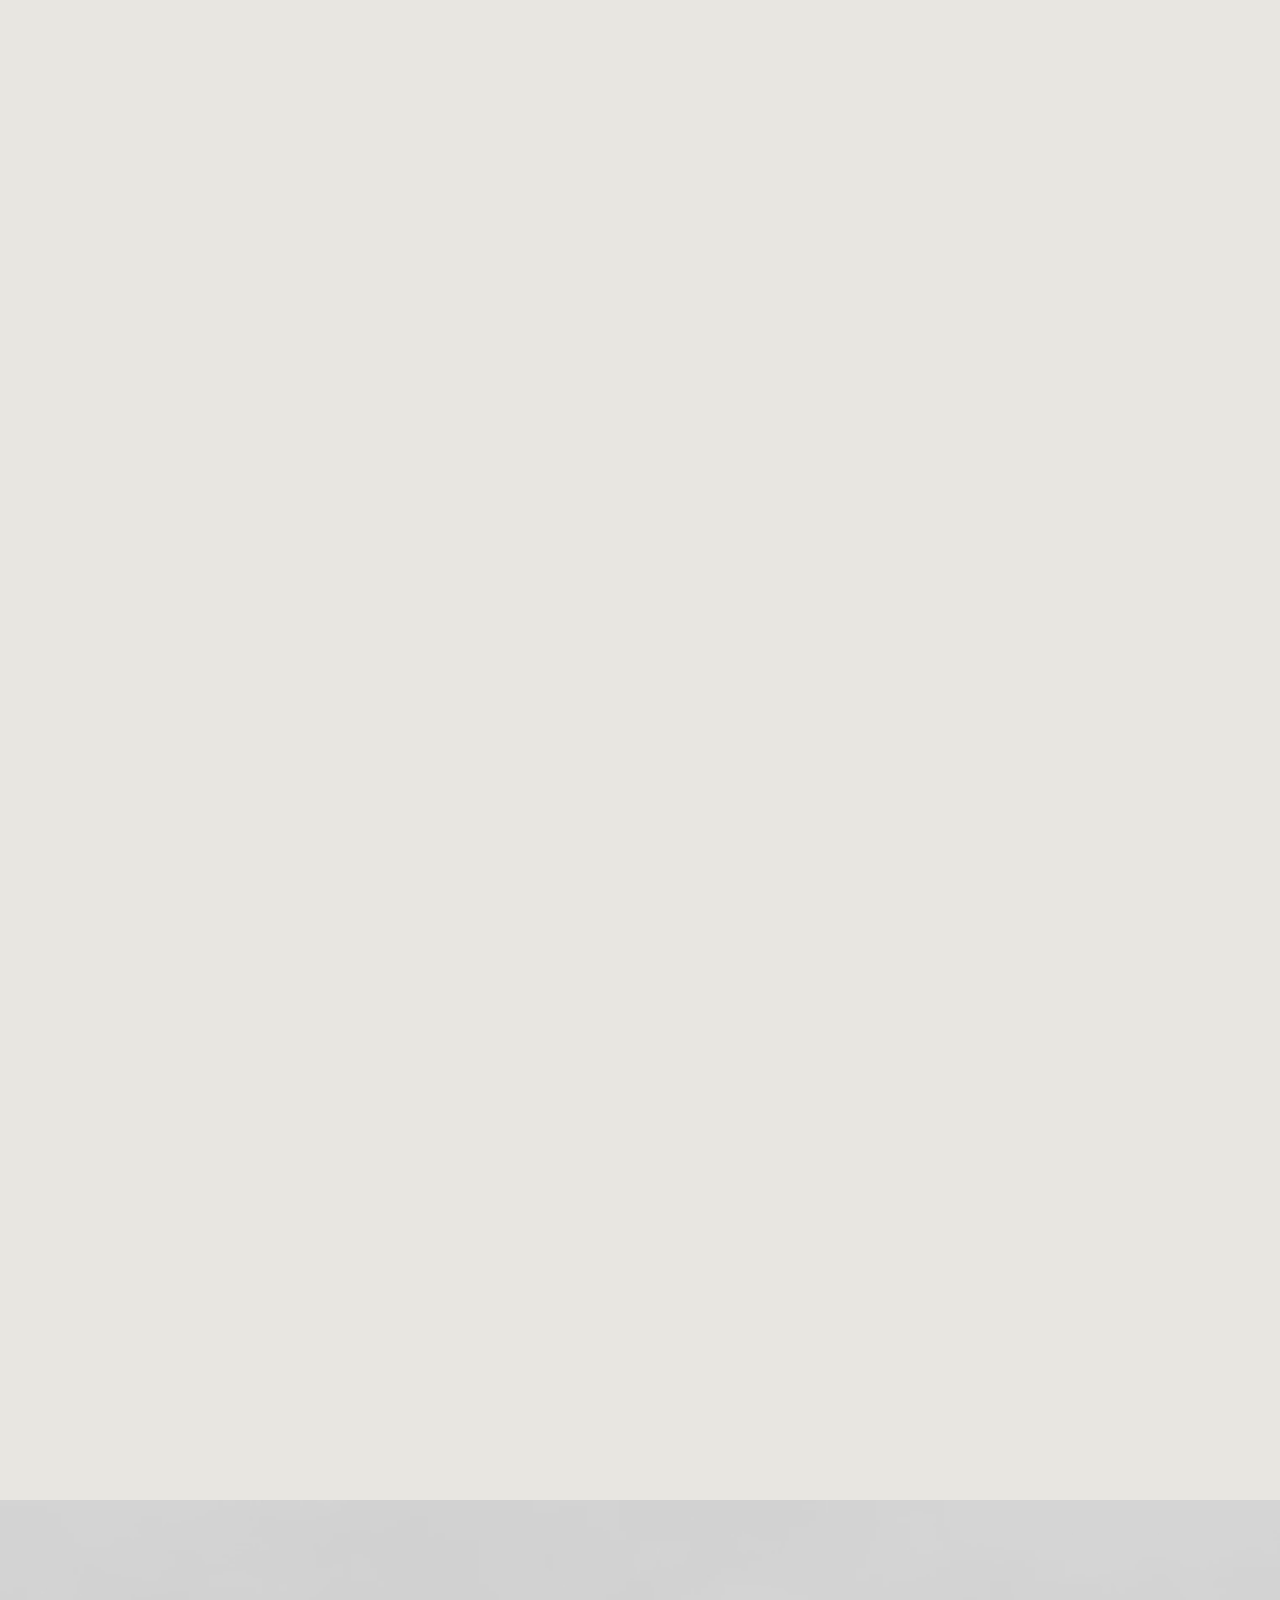
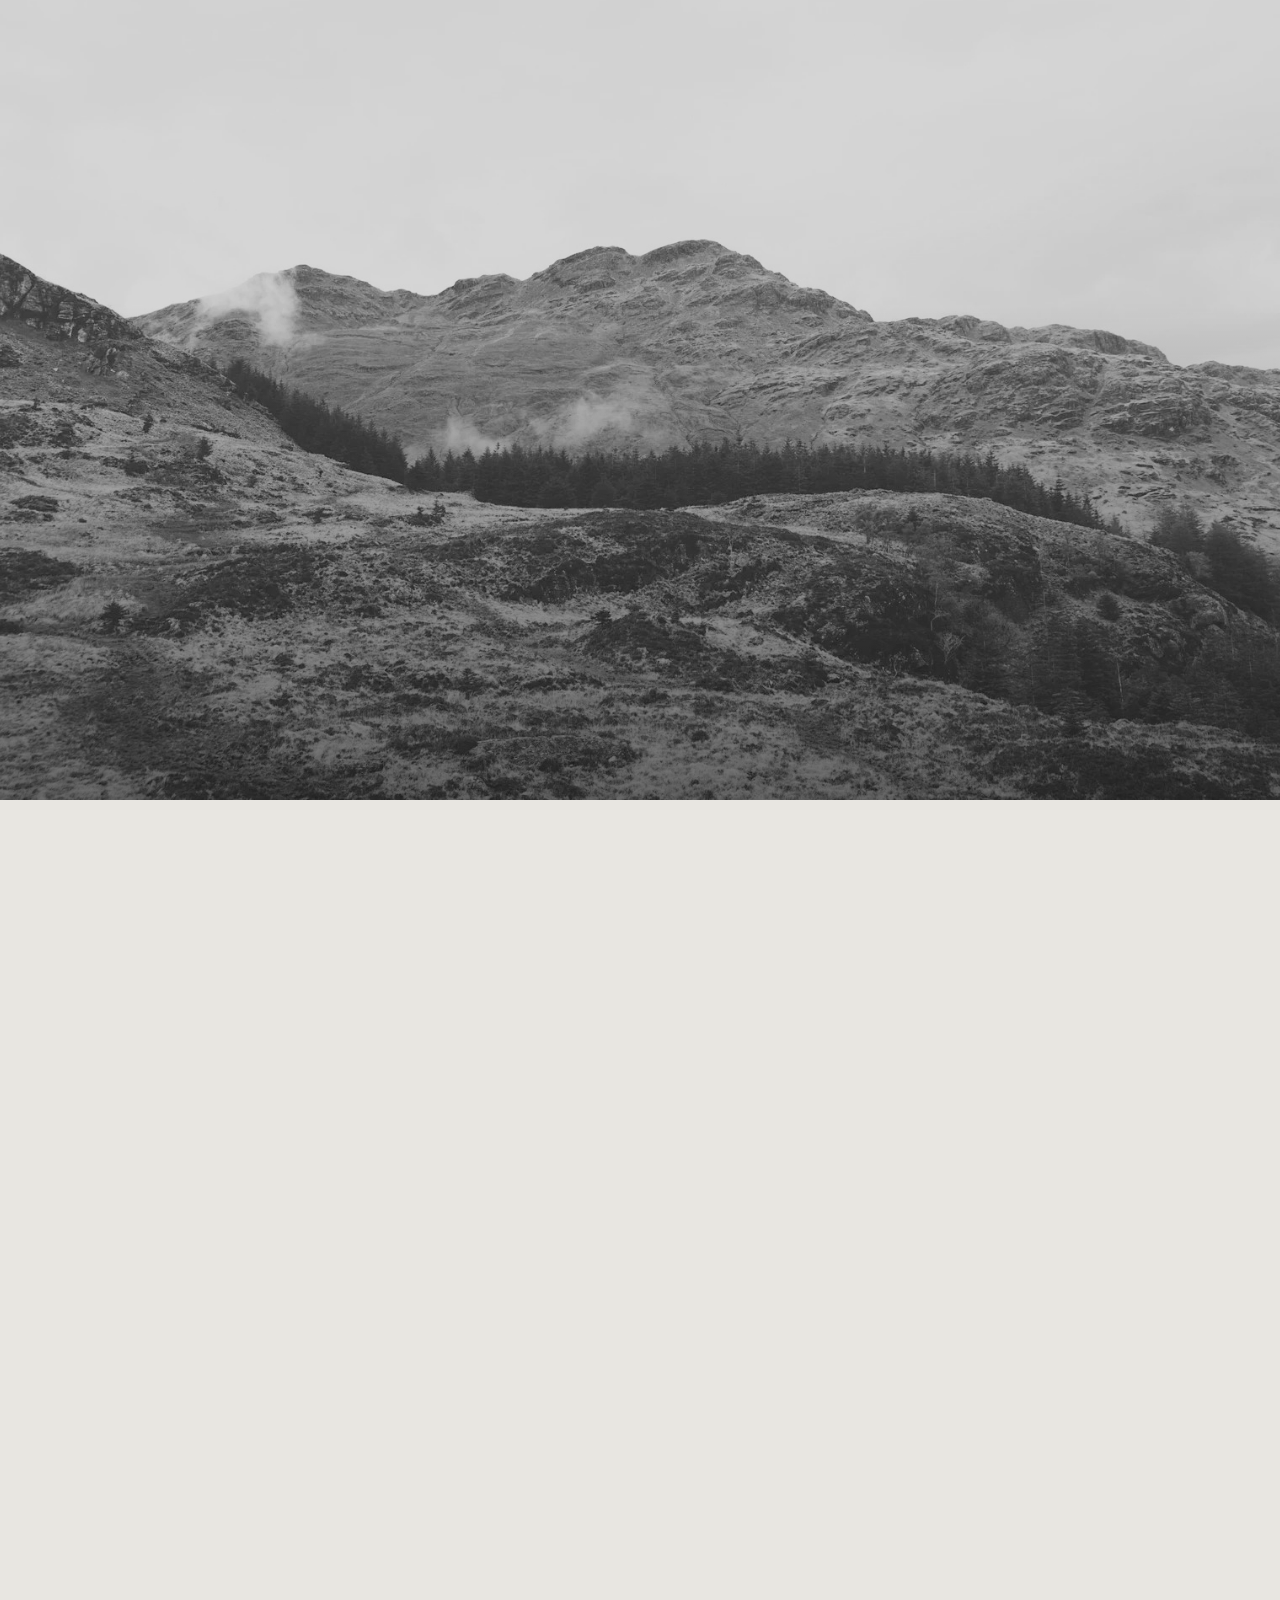
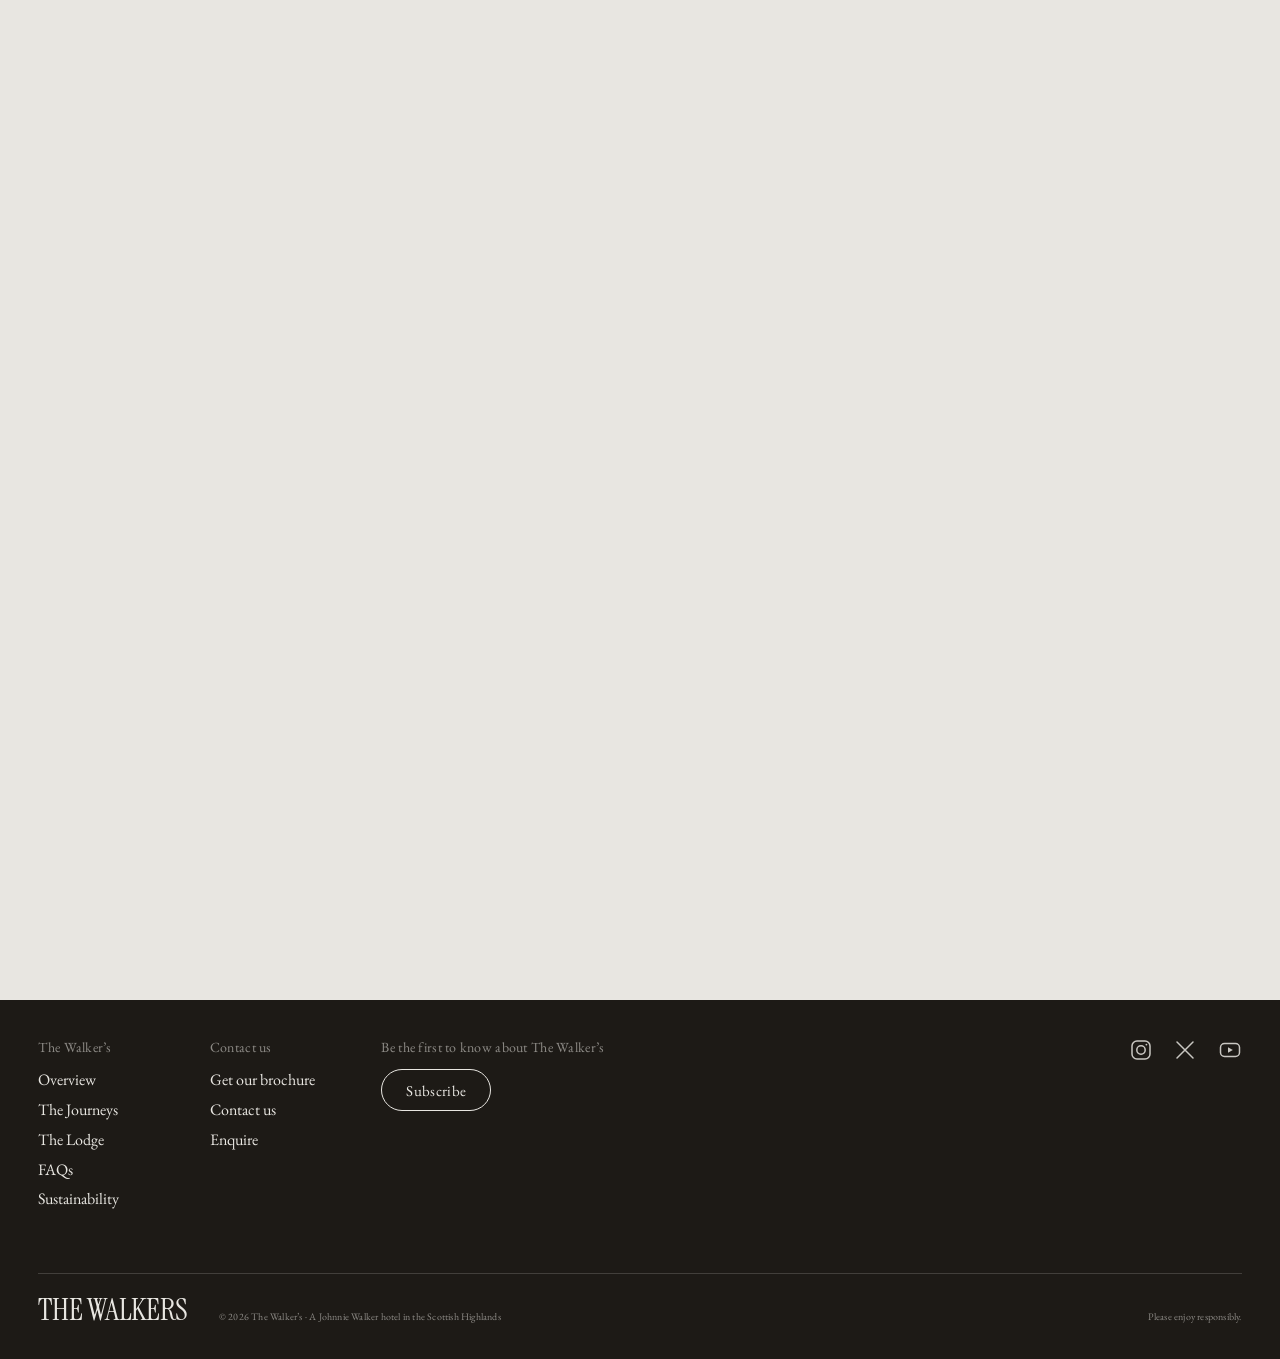
==== commit d1aa9d89: "사진 첨부 + 레이아웃 디테일 수정" ====
--- a/index.html
+++ b/index.html
@@ -153,8 +153,8 @@
             <div class="images">
                 <figure class="media engraving reveal" style="margin:0">
                     <!-- MOCK -->
-                    <img src="https://picsum.photos/seed/walkers-old-inn/832/610"
-                        alt="Engraving of an eighteenth-century coaching inn" loading="lazy">
+                    <img src="./sources/overview/inn_overview.png" alt="Engraving of an eighteenth-century coaching inn"
+                        loading="lazy">
                 </figure>
                 <figure class="media reveal" style="margin:0; --d:.15s">
                     <!-- MOCK -->
@@ -250,9 +250,18 @@
                 <a class="footer-btn" href="#">Subscribe</a>
             </div>
             <ul class="footer-social">
-                <li><a href="#" aria-label="Instagram"><svg viewBox="0 0 24 24" aria-hidden="true"><rect x="3" y="3" width="18" height="18" rx="5" /><circle cx="12" cy="12" r="4.2" /><circle cx="17.4" cy="6.6" r=".9" class="fill" /></svg></a></li>
-                <li><a href="#" aria-label="X"><svg viewBox="0 0 24 24" aria-hidden="true"><path d="M4 4l16 16M20 4L4 20" /></svg></a></li>
-                <li><a href="#" aria-label="YouTube"><svg viewBox="0 0 24 24" aria-hidden="true"><rect x="2.5" y="5.5" width="19" height="13" rx="4" /><path d="M10 9.2v5.6l4.8-2.8z" class="fill" /></svg></a></li>
+                <li><a href="#" aria-label="Instagram"><svg viewBox="0 0 24 24" aria-hidden="true">
+                            <rect x="3" y="3" width="18" height="18" rx="5" />
+                            <circle cx="12" cy="12" r="4.2" />
+                            <circle cx="17.4" cy="6.6" r=".9" class="fill" />
+                        </svg></a></li>
+                <li><a href="#" aria-label="X"><svg viewBox="0 0 24 24" aria-hidden="true">
+                            <path d="M4 4l16 16M20 4L4 20" />
+                        </svg></a></li>
+                <li><a href="#" aria-label="YouTube"><svg viewBox="0 0 24 24" aria-hidden="true">
+                            <rect x="2.5" y="5.5" width="19" height="13" rx="4" />
+                            <path d="M10 9.2v5.6l4.8-2.8z" class="fill" />
+                        </svg></a></li>
             </ul>
         </div>
         <div class="footer-bottom">
--- a/index.css
+++ b/index.css
@@ -651,7 +651,7 @@
 .site-footer {
     position: relative;
     z-index: 1;
-    padding: 4.4vw 3vw 2.6vw;
+    padding: 3vw 3vw 2.6vw;
     background: var(--ink);
     color: var(--paper);
     font-family: var(--f-serif);
@@ -674,13 +674,13 @@
 }
 
 .footer-heading {
-    margin-bottom: 1.6vw;
+    margin-bottom: 1vw;
     font-size: clamp(14px, .95vw, 18px);
     letter-spacing: .02em;
     opacity: .55;
 }
 
-.footer-col li + li {
+.footer-col li+li {
     margin-top: .55em;
 }
 
@@ -747,10 +747,10 @@
     flex-wrap: wrap;
     align-items: baseline;
     gap: .6em 2.4vw;
-    margin-top: 7vw;
+    margin-top: 5vw;
     padding-top: 1.6vw;
     border-top: 1px solid rgba(232, 230, 225, .18);
-    font-size: clamp(12px, .8vw, 15px);
+    font-size: clamp(5px, .8vw, 10px);
     letter-spacing: .02em;
 }
 
@@ -943,4 +943,4 @@
     .footer-bottom p:last-child {
         margin-left: 0;
     }
-}
+}
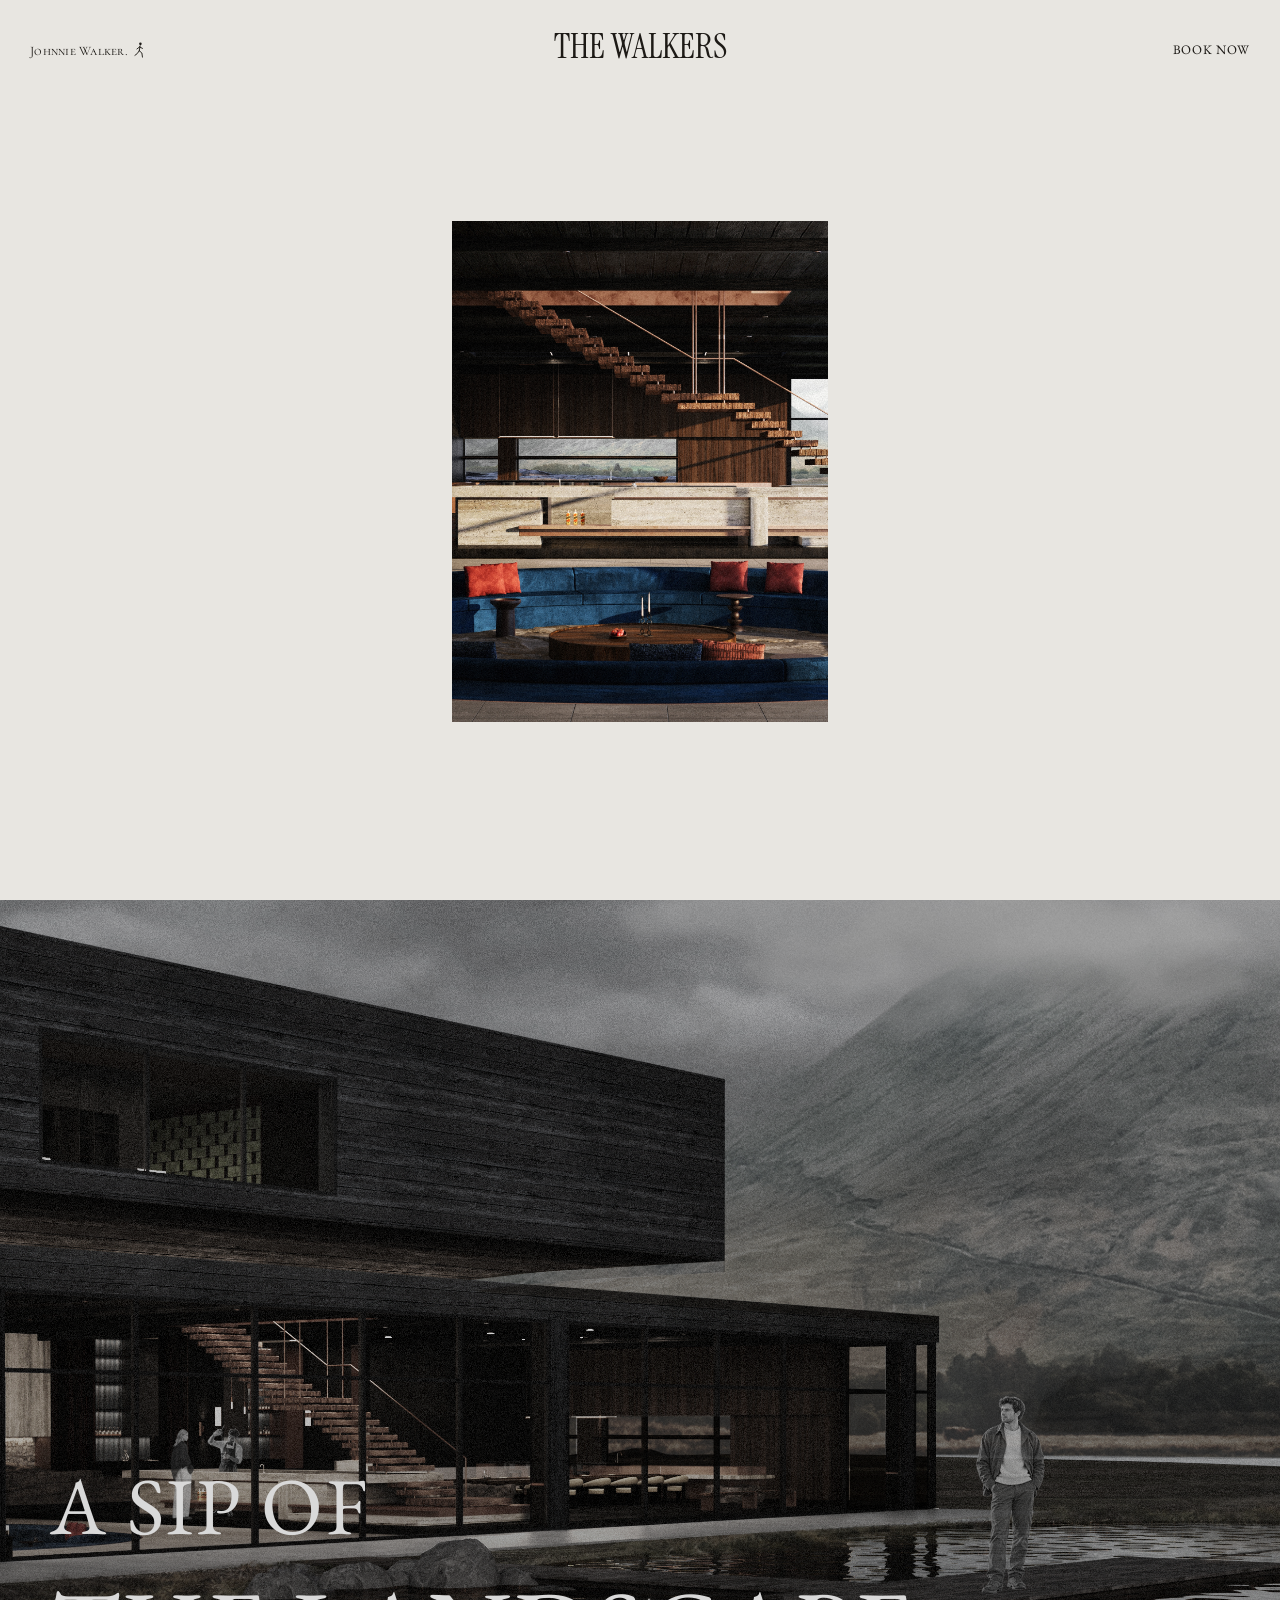
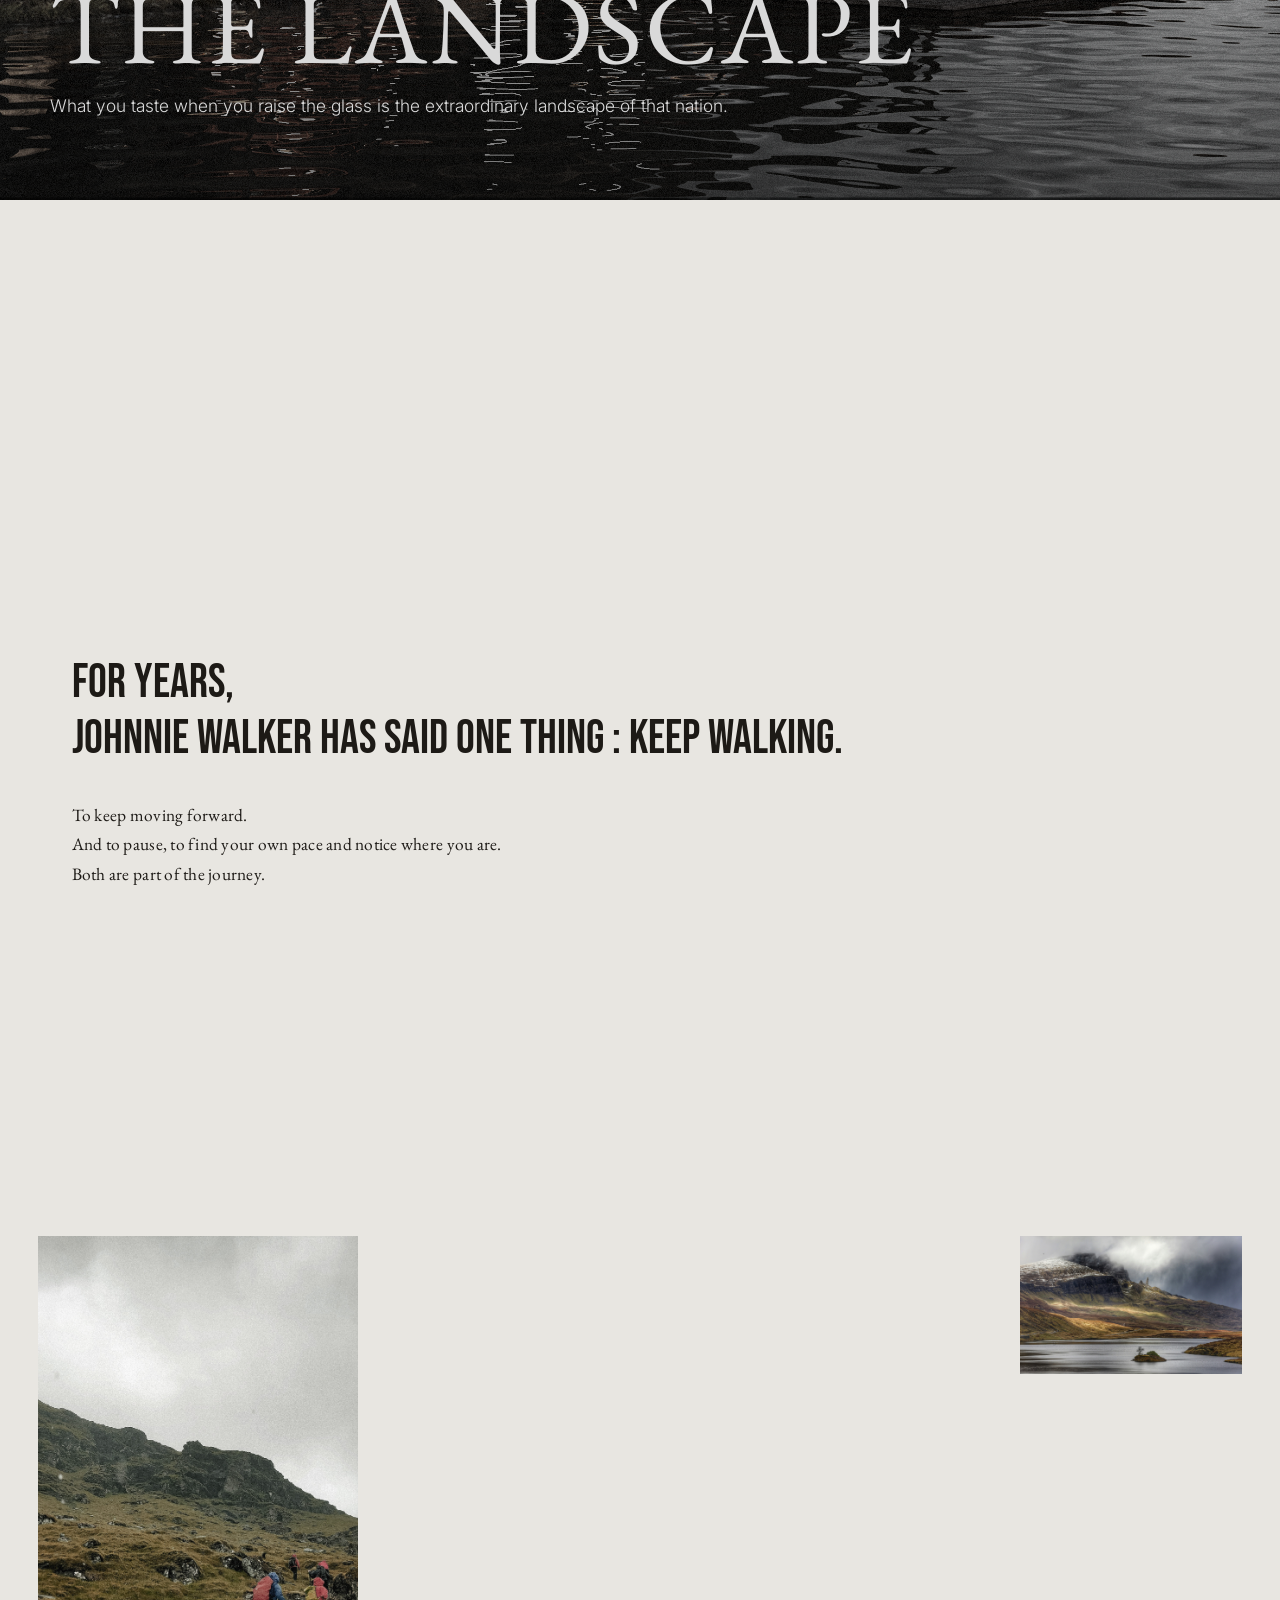
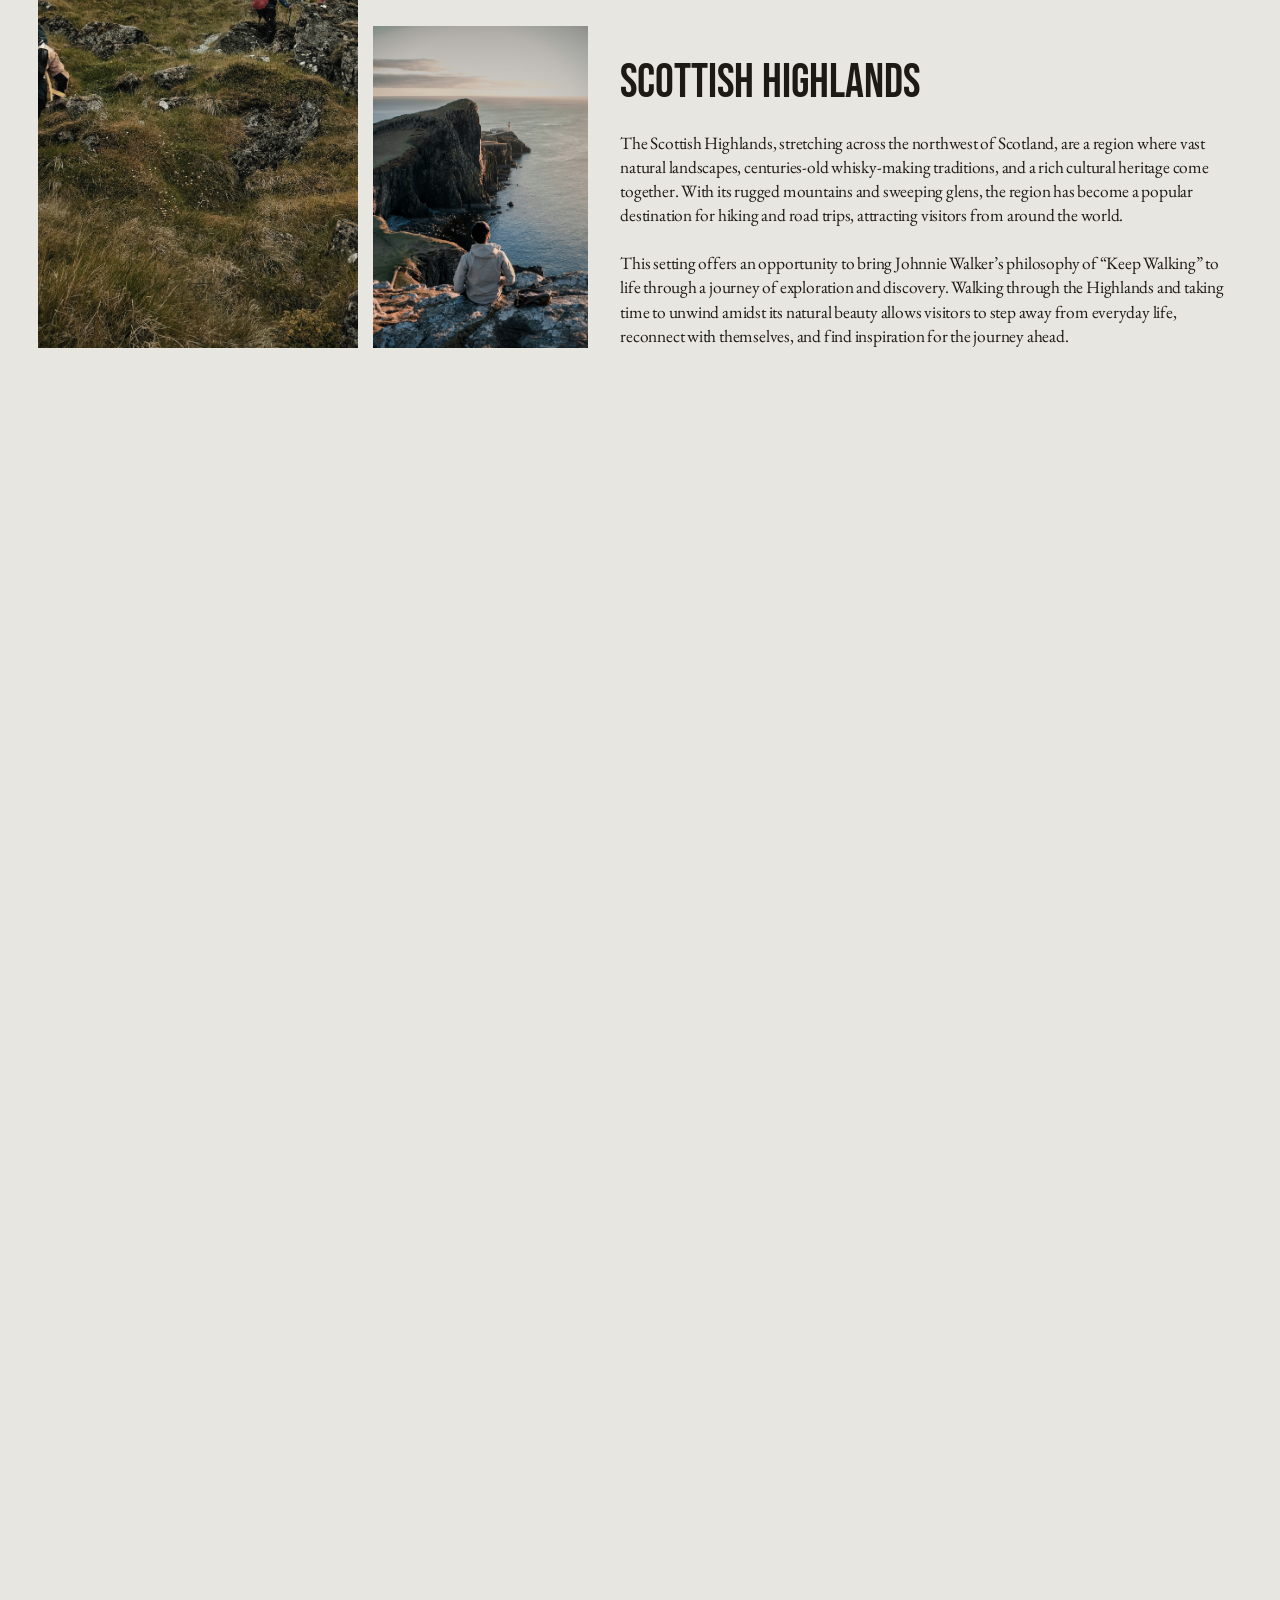
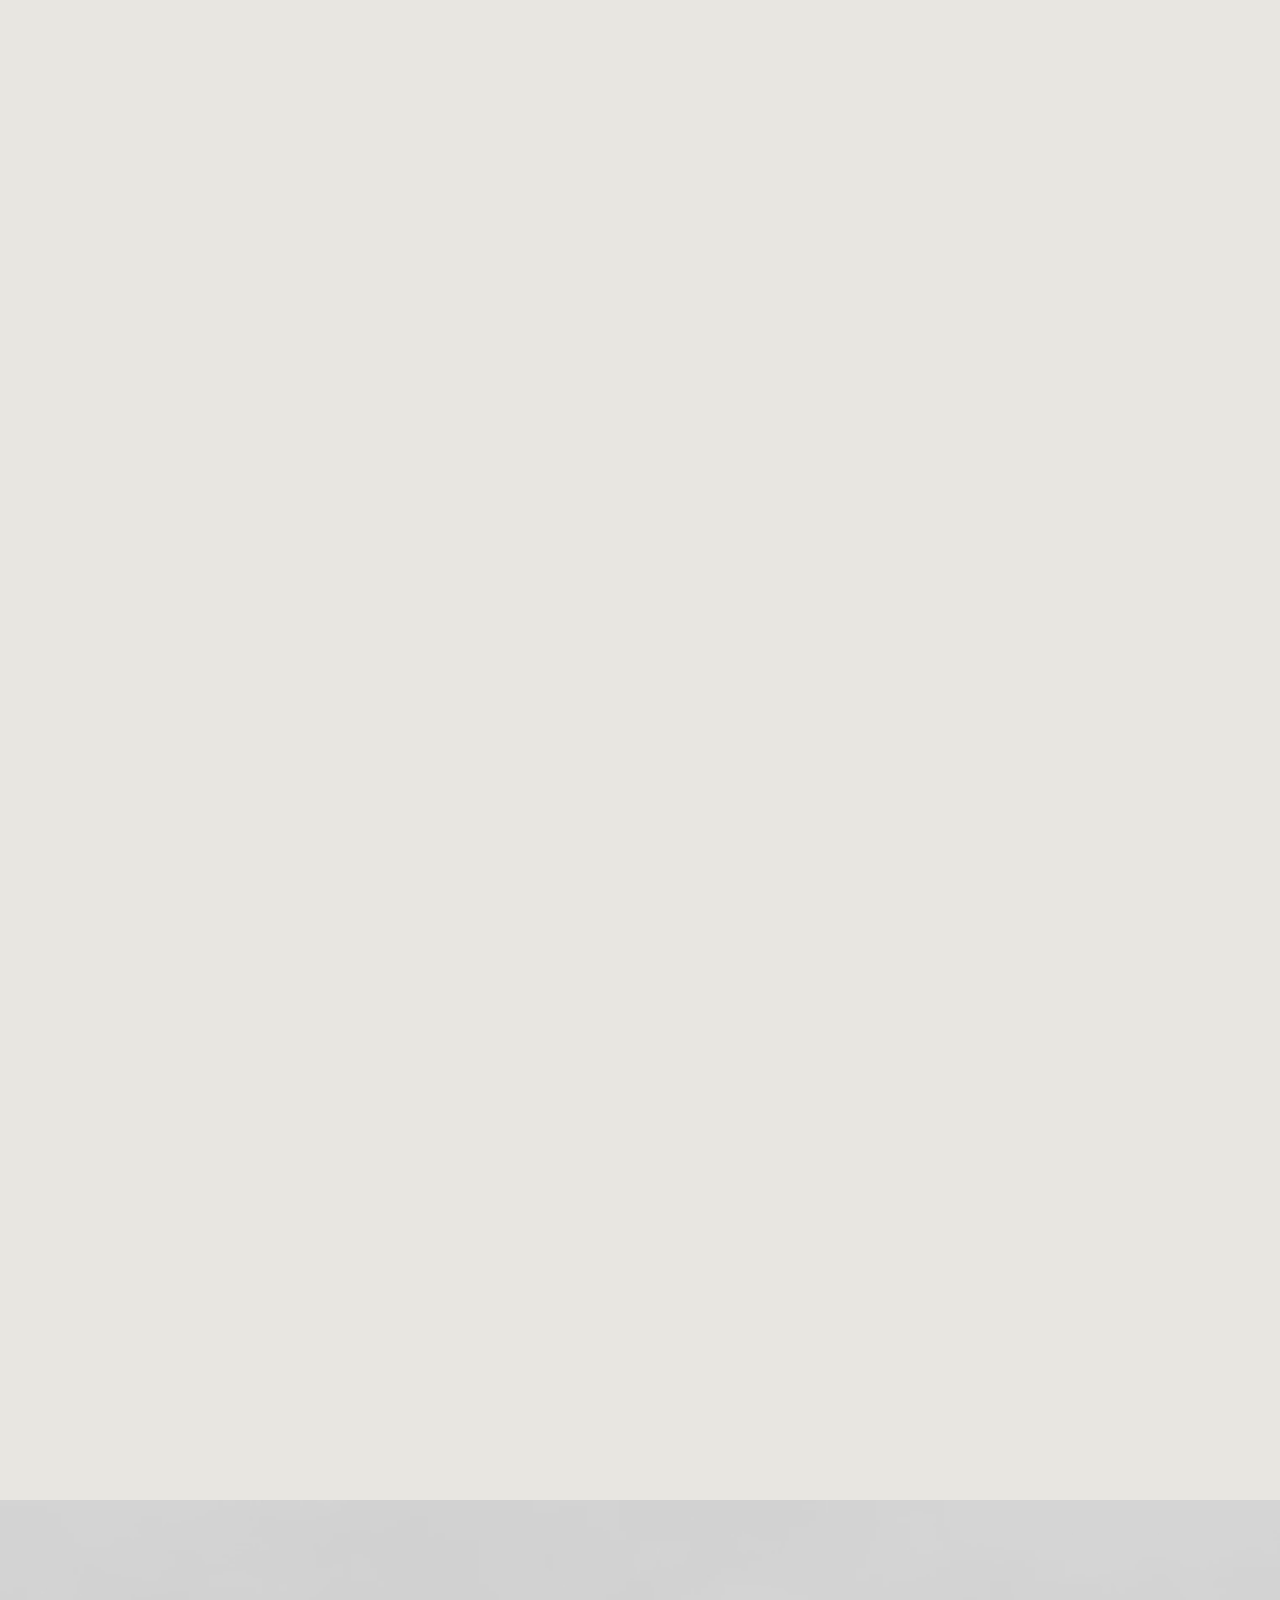
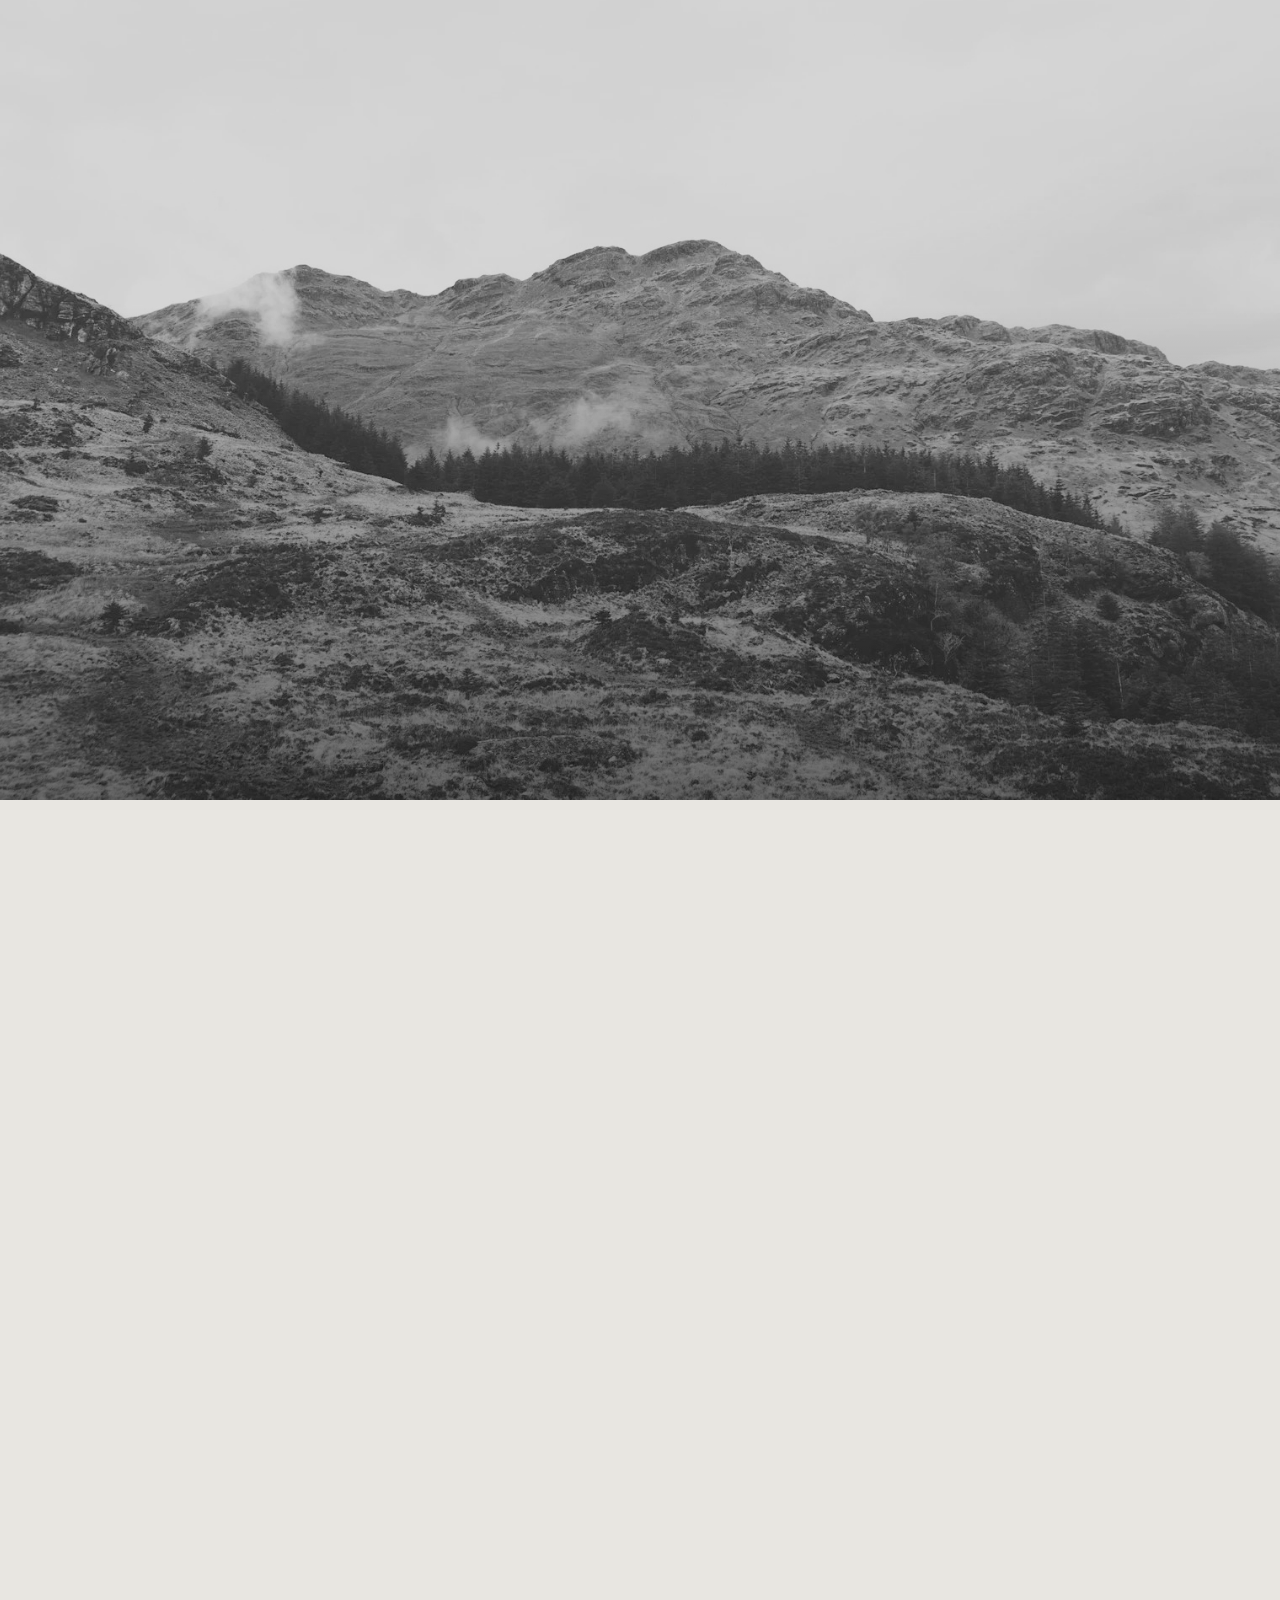
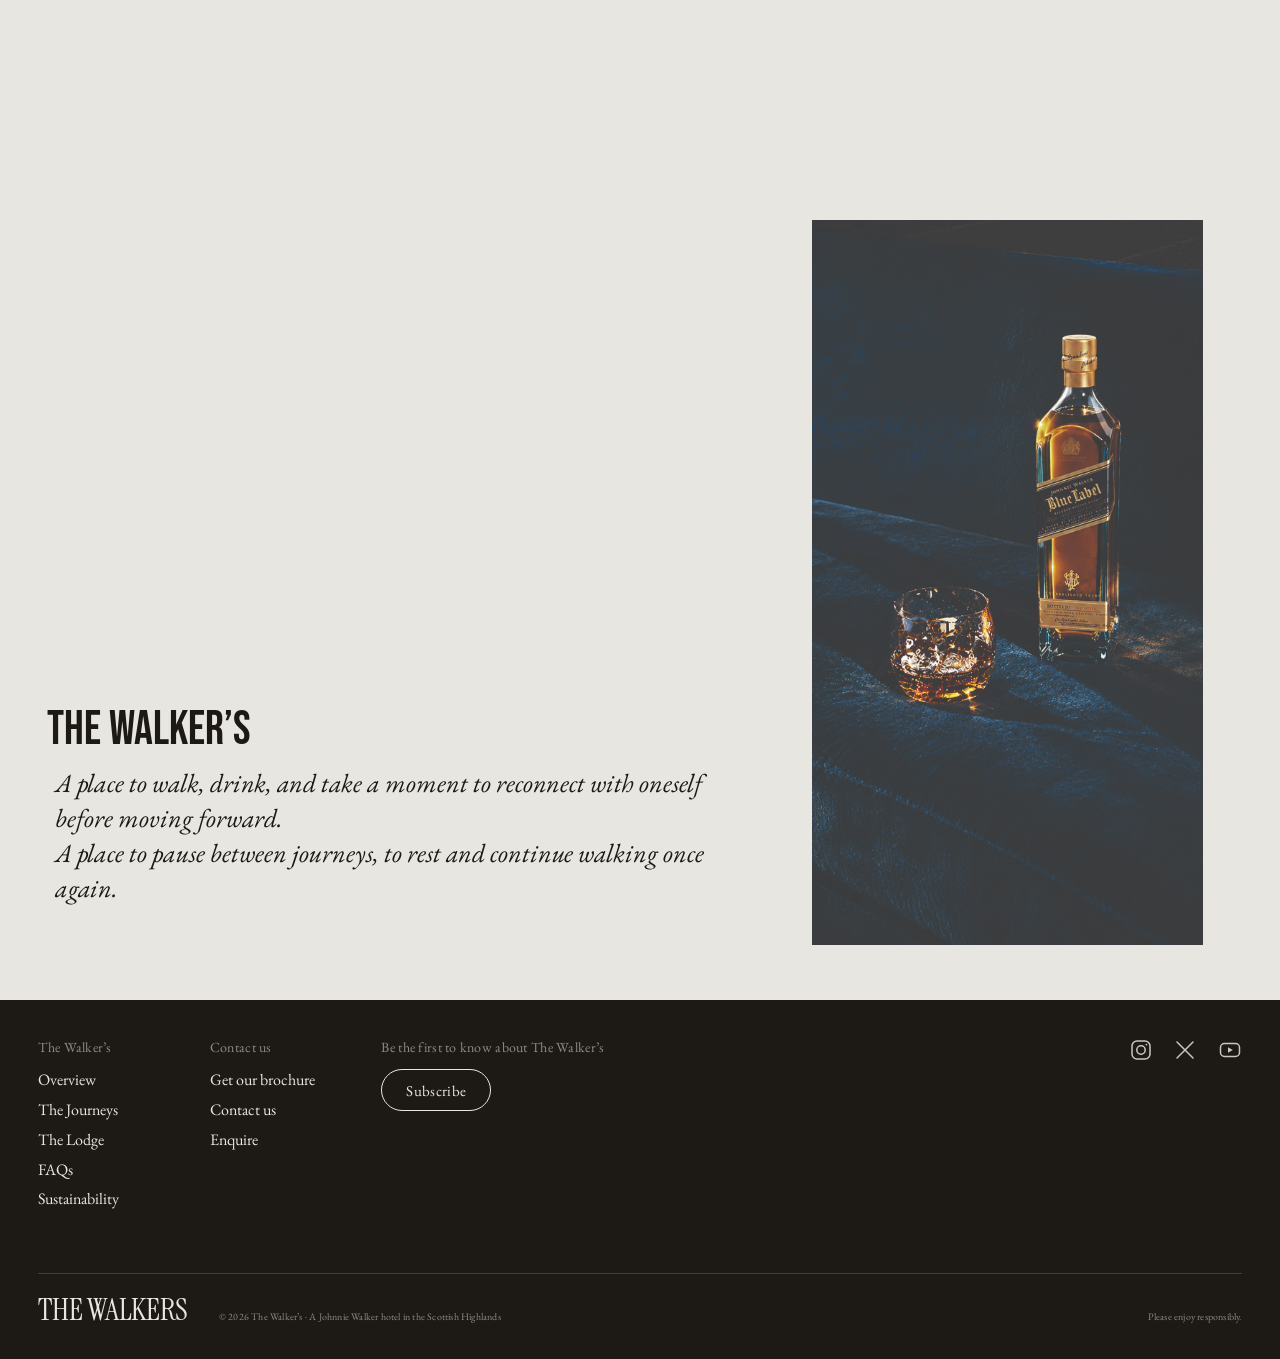
==== commit 20956479: "최종 수정 - main" ====
--- a/index.html
+++ b/index.html
@@ -73,19 +73,6 @@
                 <p class="reveal" style="--d:.15s">To keep moving forward.<br>
                     And to pause, to find your own pace and notice where you are.<br>
                     Both are part of the journey.</p>
-            </div>
-        </section>
-
-        <!-- 3.5 keepwalking -->
-        <section id="keepwalking" class="section keepwalking" data-section="keepwalking">
-            <h2 class="reveal">FROM TRAIL TO GLASS</h2>
-            <div class="copy">
-                <p class="reveal" style="--d:.15s">We translated the Lewisian Gneiss strata<br>
-                    of the Northwest Highlands into architectural language.<br>
-                    The layered grain of the rock carries through the facade,<br>
-                    the circulation and the materials of every room.<br>
-                    Each day, guests walk one trail and end the day with a whisky matched to that path.
-                </p>
             </div>
         </section>
 
@@ -127,14 +114,26 @@
             </div>
         </section>
 
+        <!-- 3.5 keepwalking -->
+        <section id="keepwalking" class="section keepwalking" data-section="keepwalking">
+            <h2 class="reveal">FROM TRAIL TO GLASS</h2>
+            <div class="copy">
+                <p class="reveal" style="--d:.15s">We translated the Lewisian Gneiss strata<br>
+                    of the Northwest Highlands into architectural language.<br>
+                    The layered grain of the rock carries through the facade,<br>
+                    the circulation and the materials of every room.<br>
+                    Each day, guests walk one trail and end the day with a whisky matched to that path.
+                </p>
+            </div>
+        </section>
+
         <!-- 5. Inn -->
-        <!-- 이미지 확인 !!!!!!!!!!!!!!!!!!! -->
         <section id="inn" class="section inn" data-section="inn">
             <div class="text">
                 <h2 class="reveal">Inn, a home on the way</h2>
 
                 <div class="item">
-                    <h3 class="reveal"><span class="num">01</span> A Node</h3>
+                    <h3 class="reveal"><span class="num">01</span> A node</h3>
                     <p class="reveal" style="--d:.15s">In eighteenth-century Britain, inns were the nodes that broke a
                         journey
                         into stages.<br>
@@ -142,7 +141,7 @@
                 </div>
 
                 <div class="item">
-                    <h3 class="reveal"><span class="num">02</span> A Home</h3>
+                    <h3 class="reveal"><span class="num">02</span> A home</h3>
                     <p class="reveal" style="--d:.15s">An inn was built to make travellers feel at home: good food, good
                         drink and
                         a comfortable bed.<br>
@@ -152,13 +151,7 @@
 
             <div class="images">
                 <figure class="media engraving reveal" style="margin:0">
-                    <!-- MOCK -->
                     <img src="./sources/overview/inn_overview.png" alt="Engraving of an eighteenth-century coaching inn"
-                        loading="lazy">
-                </figure>
-                <figure class="media reveal" style="margin:0; --d:.15s">
-                    <!-- MOCK -->
-                    <img src="https://picsum.photos/seed/walkers-room/832/610" alt="A room at The Walker's"
                         loading="lazy">
                 </figure>
             </div>
@@ -177,7 +170,6 @@
         </section>
 
         <!-- 5.6 Walk · Stay · Continue -->
-        <!-- 수정 확인!!!!!!!!!!!!!!!!!!!!!! -->
         <section id="closing" class="section closing" data-section="closing">
             <div class="media">
                 <img src="./sources/overview/scottish highlands 2.jpg" alt="Highlands 2">
@@ -189,7 +181,6 @@
         </section>
 
         <!-- 6. Built from the ground -->
-        <!-- 이미지 확인 !!!!!!!!!!!!!!!!!!! -->
         <section id="ground" class="section ground" data-section="ground">
             <div class="text">
                 <h2 class="reveal">Built from<br>the ground it stands on</h2>
@@ -202,7 +193,7 @@
 
             <figure class="media reveal" style="margin:0; --d:.1s">
                 <!-- MOCK -->
-                <img src="https://picsum.photos/seed/walkers-strata/1738/1594"
+                <img src="./sources/theLodge/lobby/12_facade2.jpg"
                     alt="Lewisian Gneiss strata and the hotel facade inspired by it" loading="lazy">
             </figure>
         </section>
--- a/index.css
+++ b/index.css
@@ -32,7 +32,7 @@
     --menu-h: clamp(40px, 2.85vw, 54px);
     --gutter: clamp(20px, 2.35vw, 45px);
     --fs-h2: clamp(34px, 3.65vw, 57px);
-    --fs-h3: clamp(24px, 2.1vw, 40px);
+    --fs-h3: clamp(15px, 2.1vw, 27px);
     --fs-body: clamp(17px, 1.36vw, 22px);
     --ease: cubic-bezier(.22, .61, .36, 1);
 }
@@ -443,8 +443,8 @@
 }
 
 .inn h3 {
-    font-family: var(--f-display);
-    font-weight: 400;
+    font-family: var(--f-serif);
+    font-weight: 520;
     font-size: var(--fs-h3);
     line-height: 1;
     margin-bottom: 1.5vw;
@@ -477,8 +477,8 @@
     display: flex;
     flex-direction: column;
     justify-content: center;
-    padding-top: 4vw;
-    padding-left: 5.6vw;
+    padding-top: 25vw;
+    padding-left: 5.7vw;
 }
 
 .STAY h2 {
@@ -553,7 +553,7 @@
 /* 6. Ground (Built from the ground) */
 .ground {
     display: grid;
-    grid-template-columns: 1fr 45.3vw;
+    grid-template-columns: 1fr 70vw;
     column-gap: 4.5vw;
     padding: calc(var(--header-h) + 0.5vw) var(--gutter) 4.3vw 3.65vw;
 }
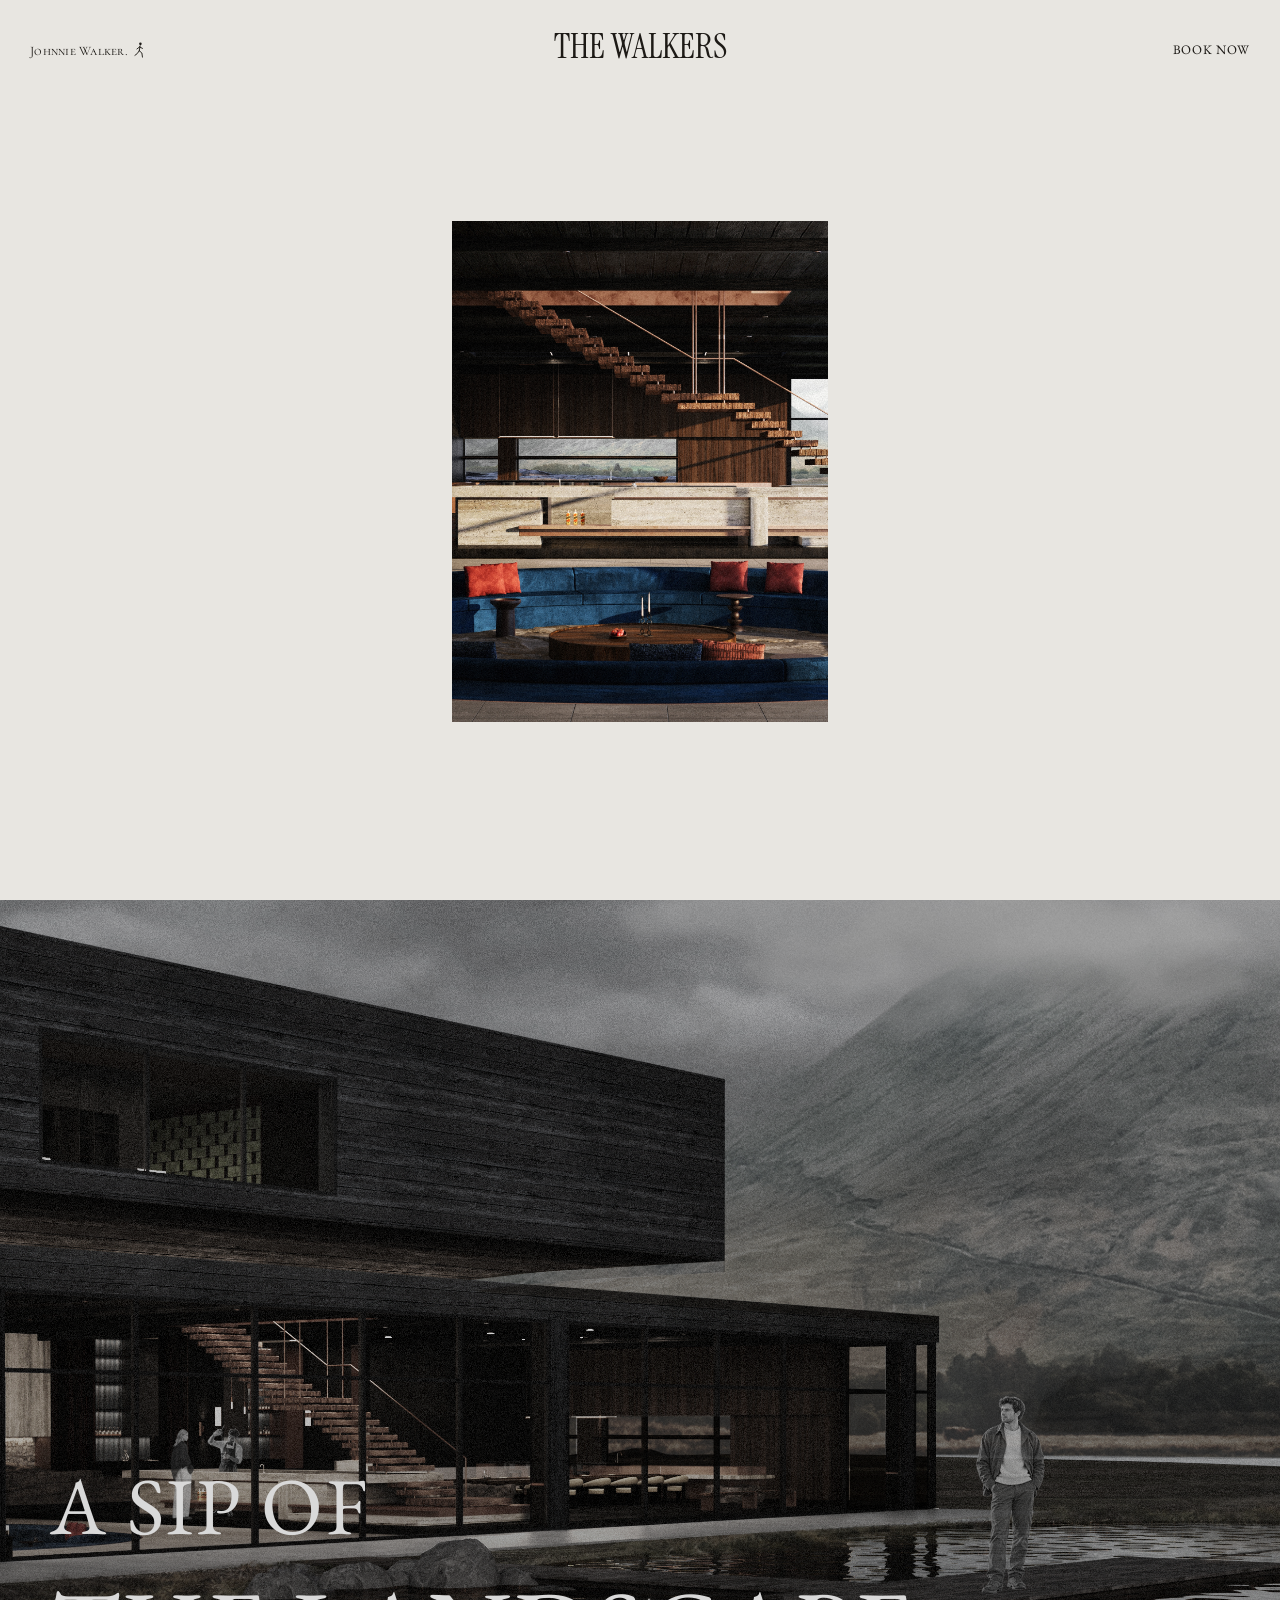
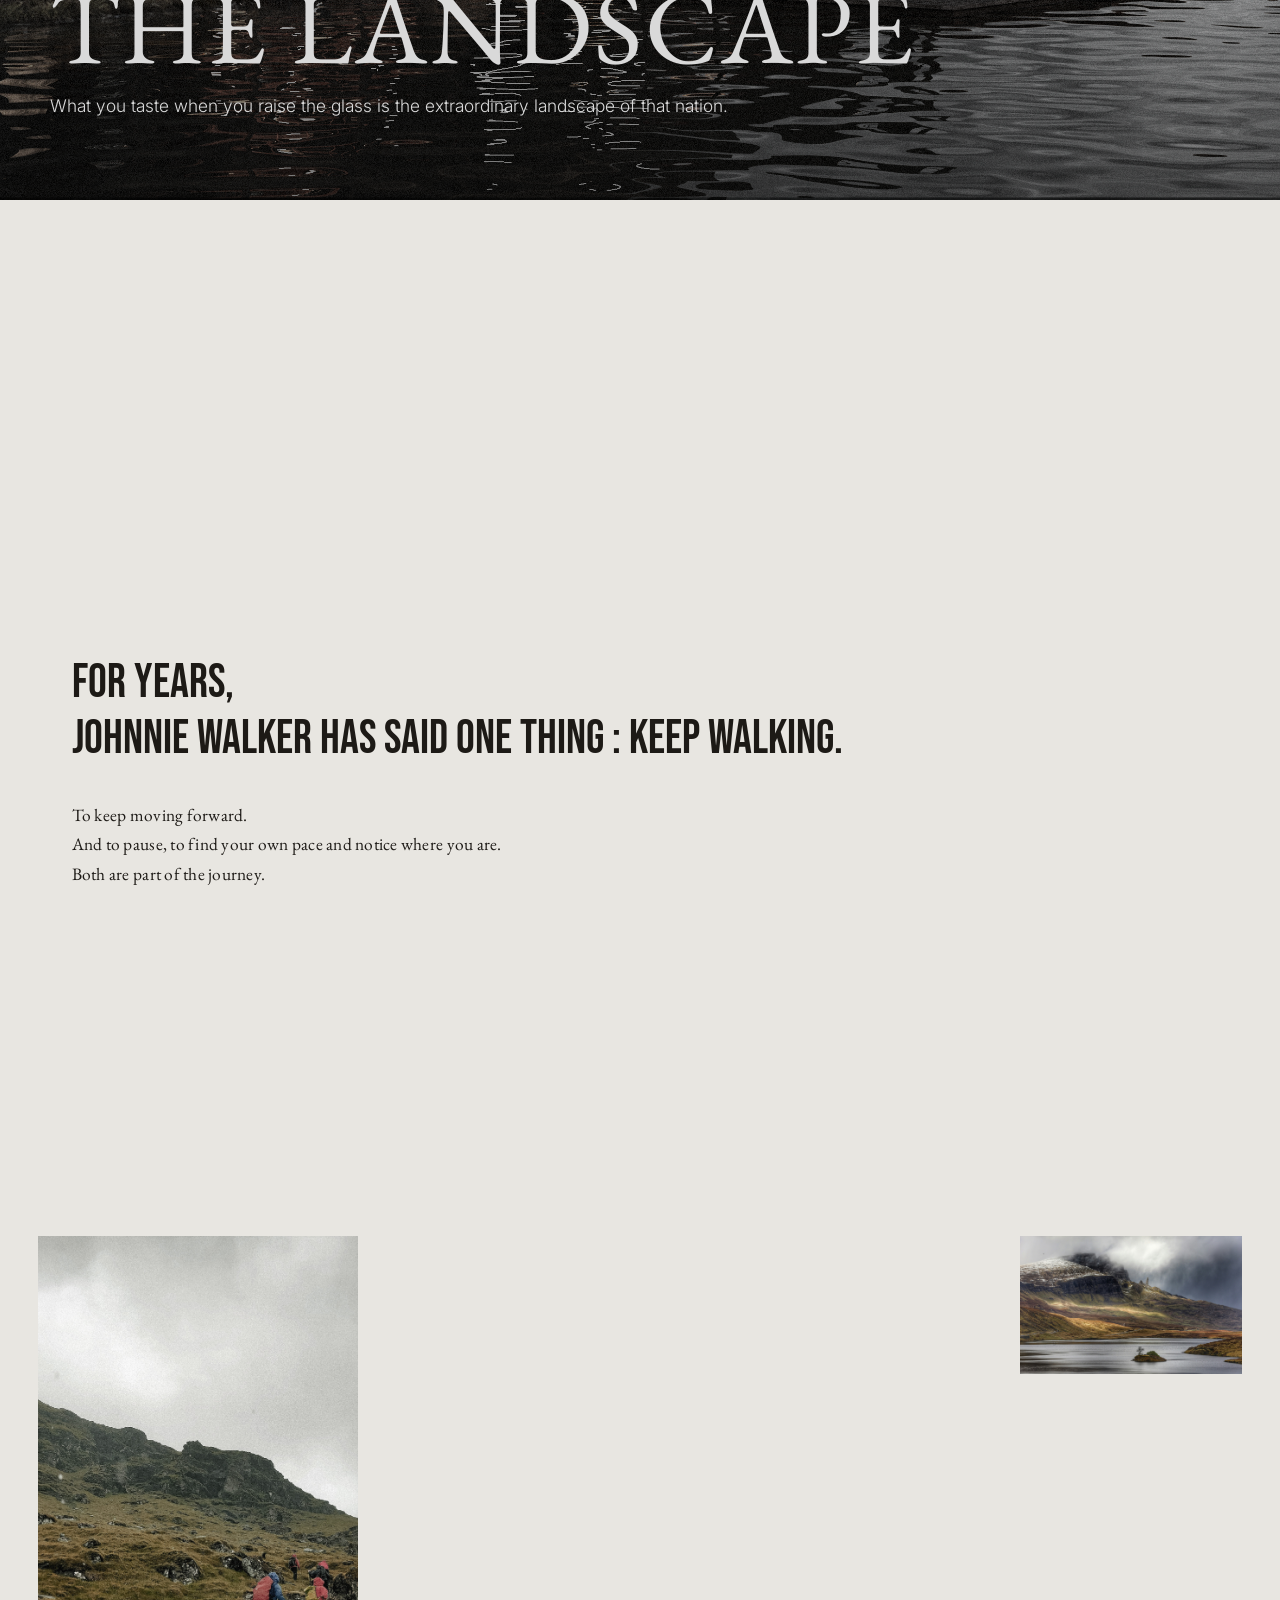
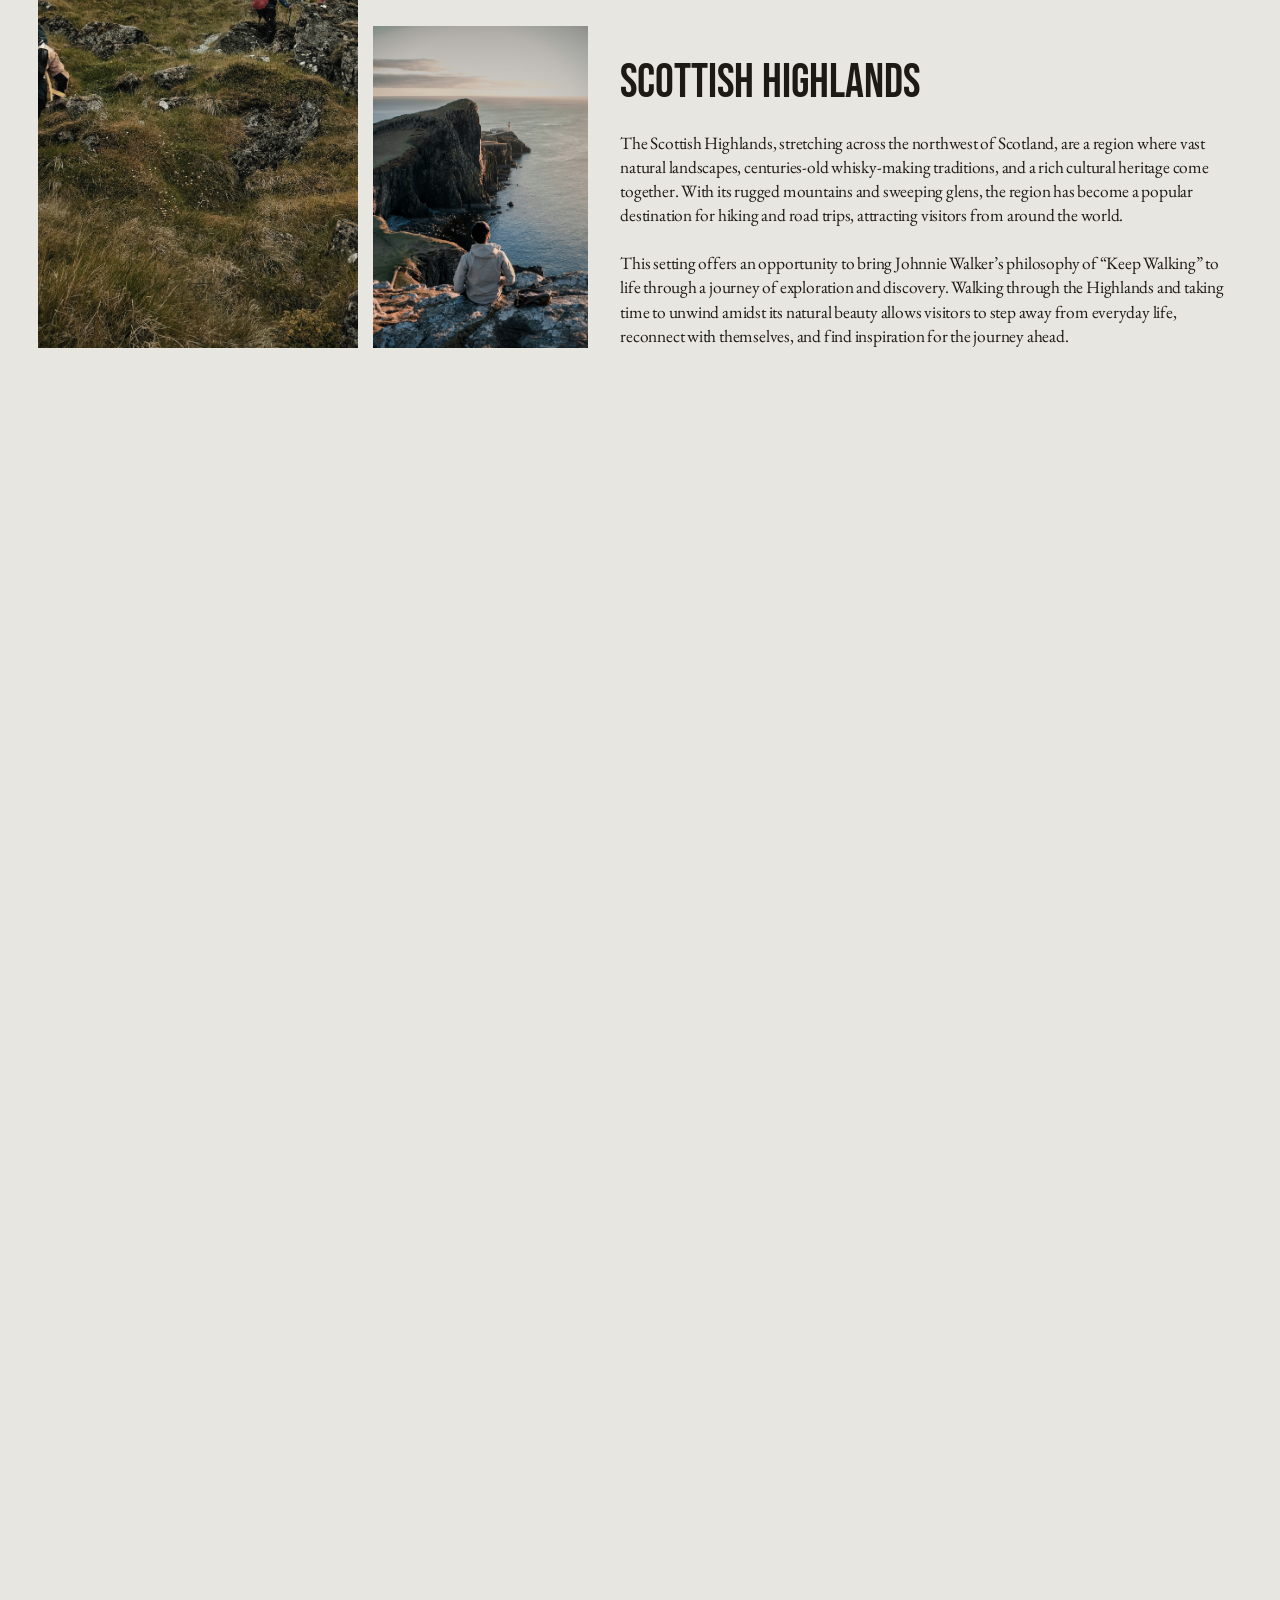
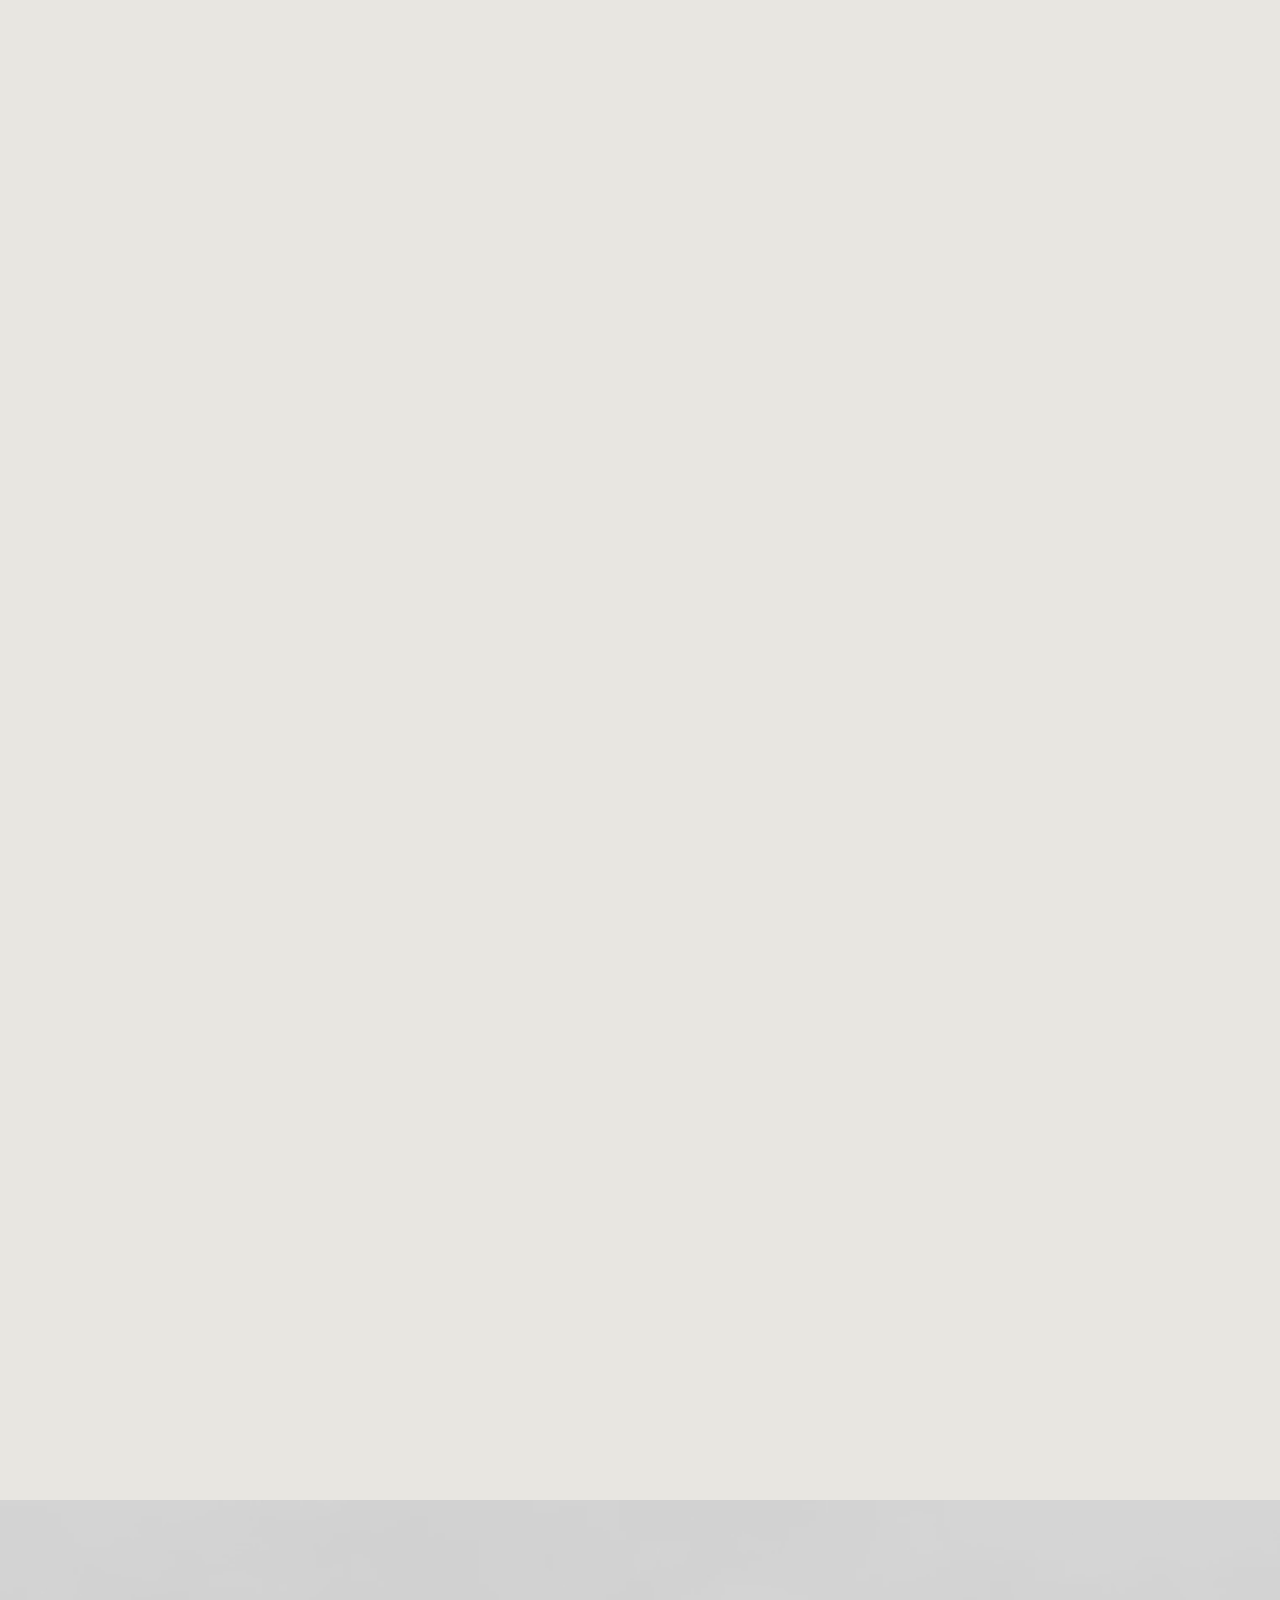
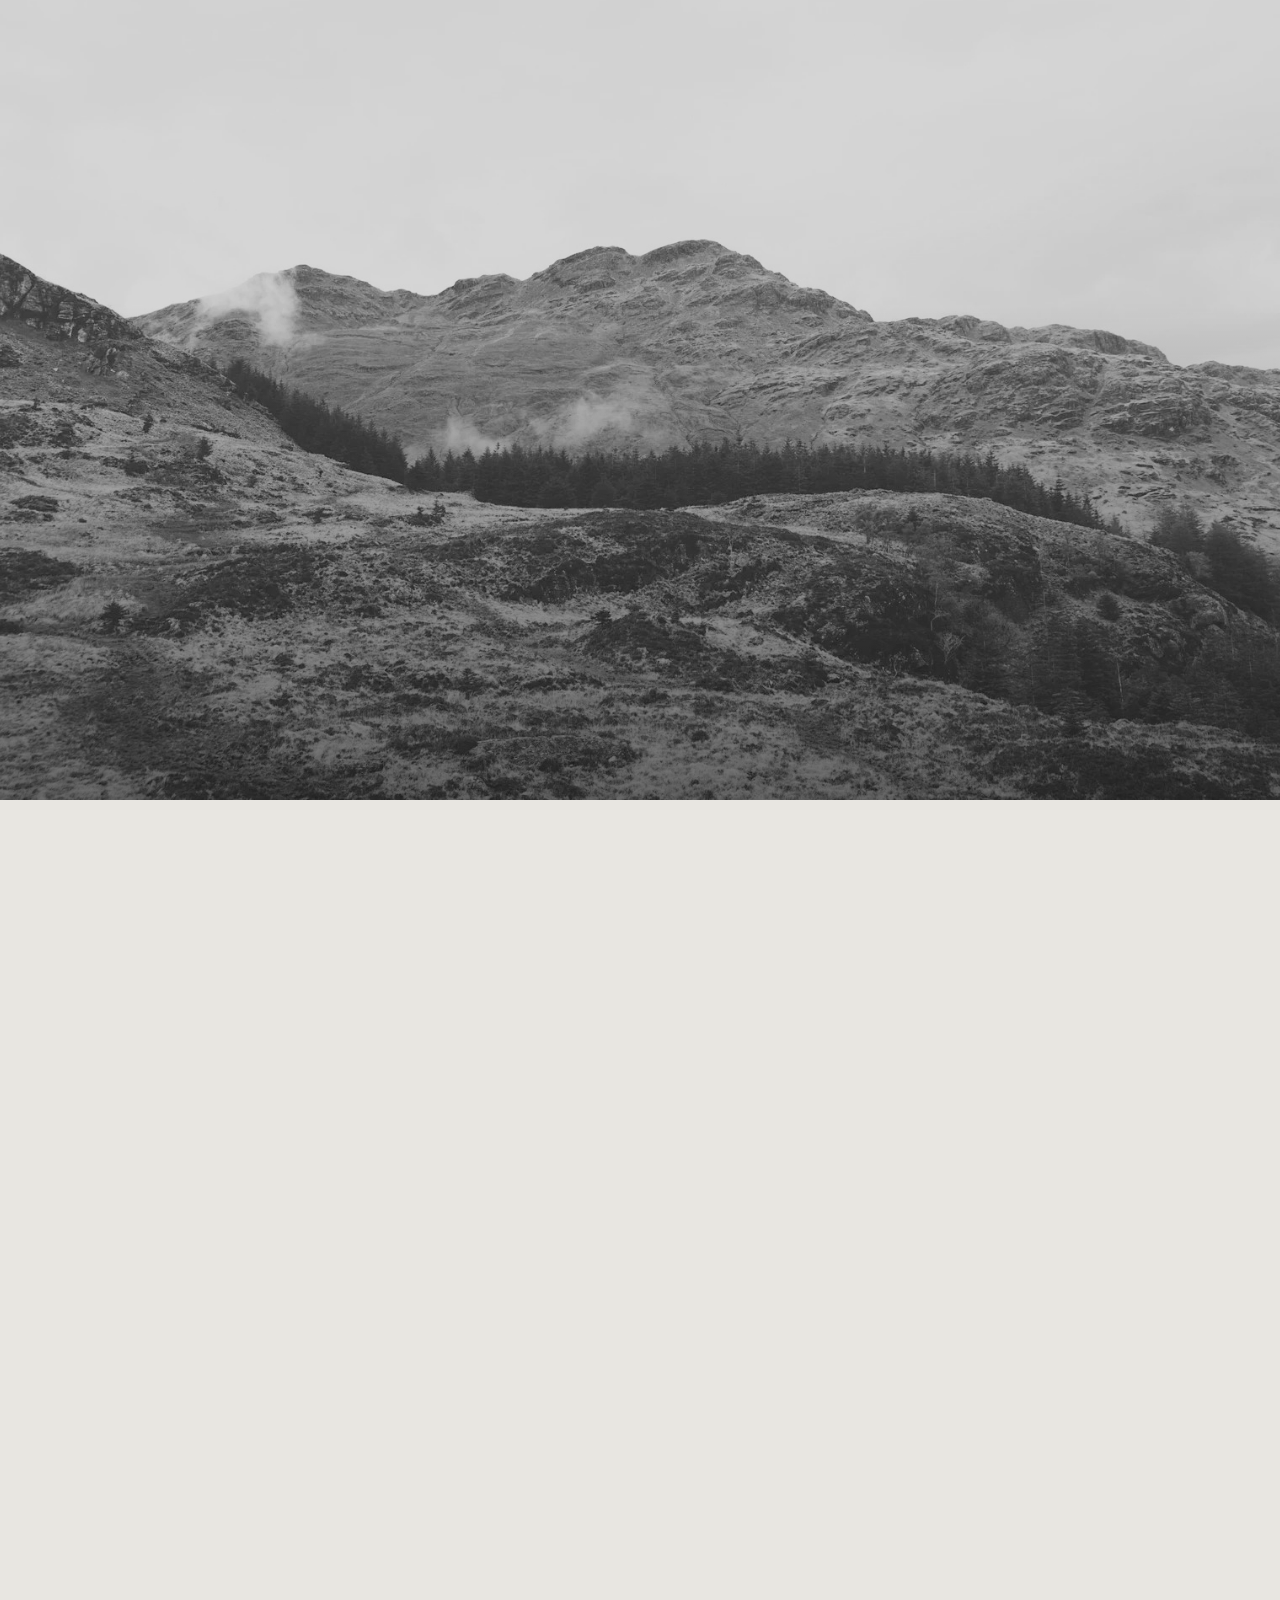
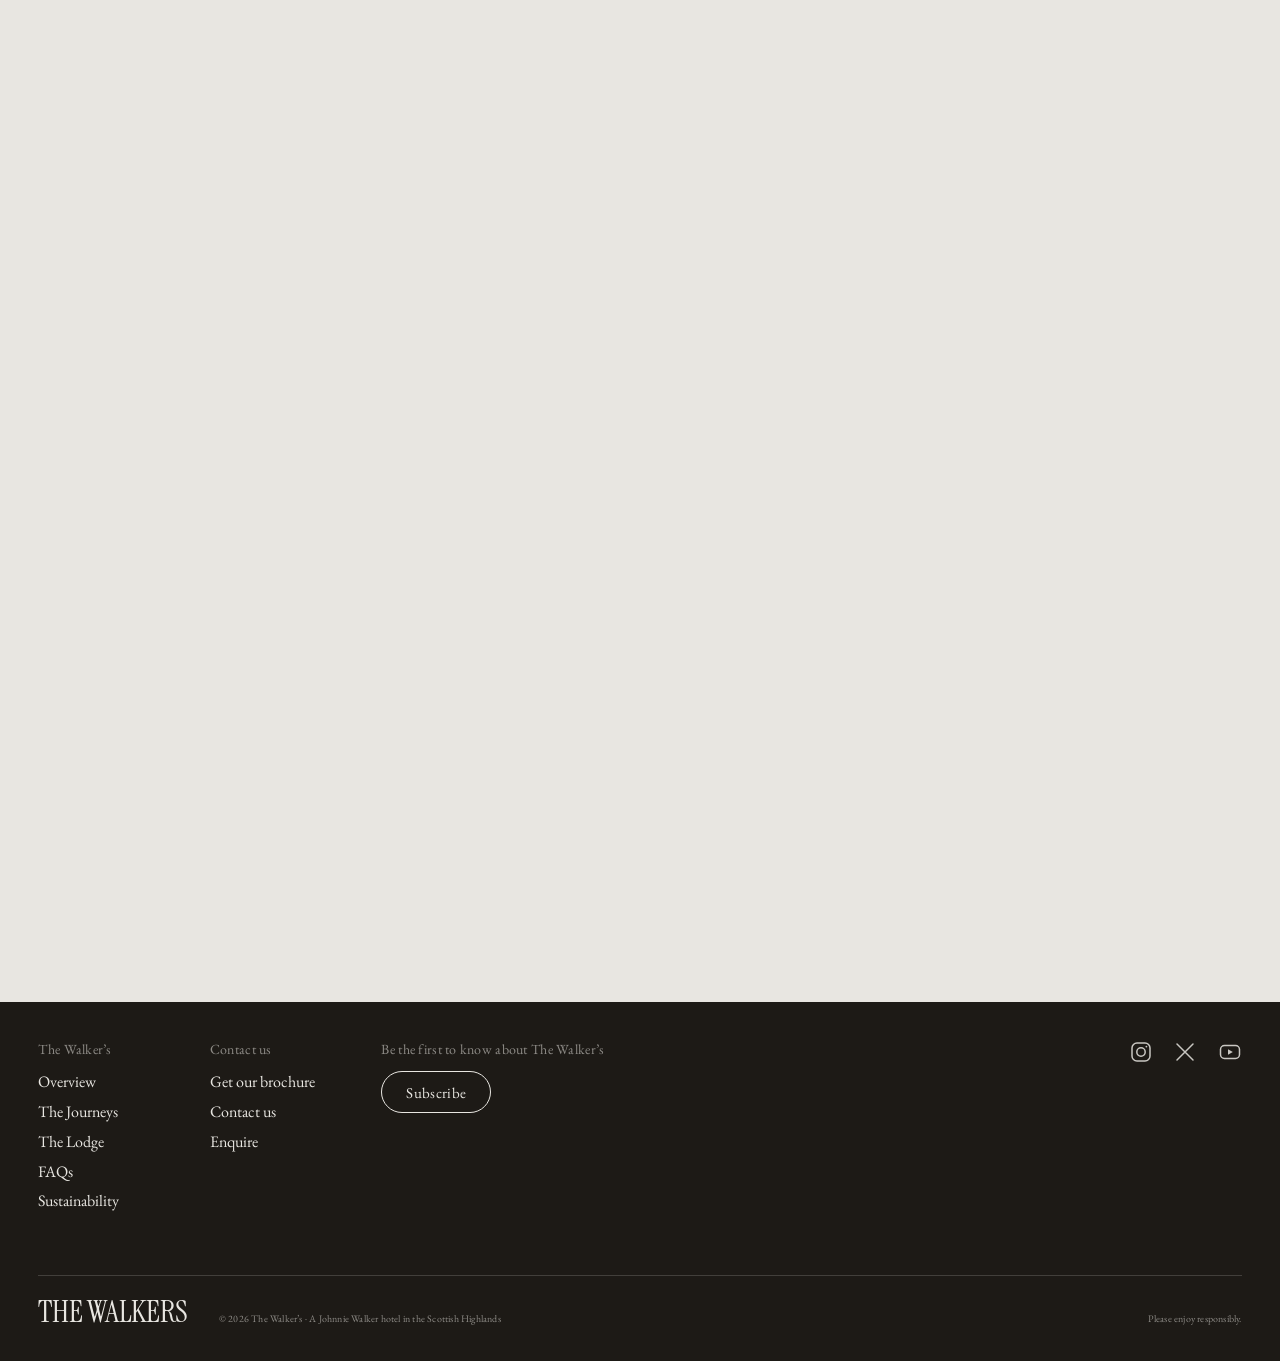
==== commit 4c53afd1: "Use natural scrolling on Overview and rebuild "Built from the ground" - Overview: remove the section" ====
--- a/index.html
+++ b/index.html
@@ -180,21 +180,24 @@
             <p class="word">Continue</p>
         </section>
 
-        <!-- 6. Built from the ground -->
+        <!-- 6. Built from the ground: [제목·설명 | 사진] → 화면 폭 전체의 넓은 사진 -->
         <section id="ground" class="section ground" data-section="ground">
-            <div class="text">
-                <h2 class="reveal">Built from<br>the ground it stands on</h2>
-                <p class="reveal" style="--d:.15s">We translated the Lewisian Gneiss strata<br>
-                    of the Northwest Highlands into architectural language.<br>
-                    The layered grain of the rock carries through the facade,<br>
-                    the circulation and the materials of every room.<br>
-                    Each day, guests walk one trail and end the day with a whisky matched to that path.</p>
-            </div>
-
-            <figure class="media reveal" style="margin:0; --d:.1s">
-                <!-- MOCK -->
-                <img src="./sources/theLodge/lobby/12_facade2.jpg"
-                    alt="Lewisian Gneiss strata and the hotel facade inspired by it" loading="lazy">
+            <div class="ground-top">
+                <div class="text">
+                    <h2 class="reveal">Built from<br>the ground it stands on</h2>
+                    <p class="reveal" style="--d:.15s">We translated the Lewisian Gneiss strata of the Northwest Highlands into
+                        architectural language. Like the rock, the building is made of horizontal layers: a stone base
+                        rising from the Highland ground, and a long timber volume laid on top. The inn does not stand
+                        apart from the landscape — it is stacked onto it, as one more layer.</p>
+                </div>
+                <figure class="media reveal" style="margin:0; --d:.1s">
+                    <img src="./sources/theLodge/lobby/12_facade2.jpg"
+                        alt="A hiker walking toward the lodge, a timber volume on a stone base" loading="lazy">
+                </figure>
+            </div>
+            <figure class="media ground-wide reveal">
+                <img src="./sources/00_facade_foggy.jpg"
+                    alt="The lodge facade on the moor under low cloud and mountains" loading="lazy">
             </figure>
         </section>
 
@@ -310,108 +313,6 @@
         window.addEventListener('resize', updateSection);
         updateSection();
 
-        // 섹션 단위 스크롤: 한 번 스크롤하면 다음/이전 섹션으로 이동해서 화면에 고정
-        // 섹션이 한 화면에 다 들어가는 넓은 화면(901px 이상)에서만 동작
-        (() => {
-            const pagedMedia = window.matchMedia('(min-width: 901px)');
-            const reduceMotion = window.matchMedia('(prefers-reduced-motion: reduce)');
-            const DURATION = 900;      // 섹션 이동 시간(ms)
-            const COOLDOWN = 150;      // 이동이 끝난 뒤 다음 입력을 받기까지 대기(ms)
-            const WHEEL_GAP = 150;     // 휠 입력이 이만큼 끊기면 새로운 스크롤로 판단(ms)
-            const WHEEL_THRESHOLD = 10;
-
-            let animating = false;
-            let readyAt = 0;           // 이 시각 이후에만 다음 이동 허용
-            let lastWheelAt = 0;
-            let lastDelta = 0;
-
-            // 멈추는 위치: 각 섹션 + 맨 아래 footer (footer는 페이지 끝까지 내린 위치)
-            const footer = document.querySelector('.site-footer');
-            const stops = footer ? [...sections, footer] : sections;
-            const sectionTop = (s) => s.getBoundingClientRect().top + window.scrollY;
-            const stopTop = (s) => Math.min(sectionTop(s), document.documentElement.scrollHeight - window.innerHeight);
-            // 지금 위치에서 가장 가까운 정지 위치
-            const currentIndex = () => {
-                let idx = 0, best = Infinity;
-                stops.forEach((s, i) => {
-                    const d = Math.abs(stopTop(s) - window.scrollY);
-                    if (d < best) { best = d; idx = i; }
-                });
-                return idx;
-            };
-            const easeInOut = (t) => (t < .5 ? 4 * t * t * t : 1 - Math.pow(-2 * t + 2, 3) / 2);
-
-            function goTo(index) {
-                index = Math.max(0, Math.min(stops.length - 1, index));
-                const from = window.scrollY;
-                const to = stopTop(stops[index]);
-                if (Math.abs(to - from) < 1) return;
-                if (reduceMotion.matches) {
-                    window.scrollTo({ top: to, behavior: 'instant' });
-                    return;
-                }
-                animating = true;
-                const start = performance.now();
-                (function step(now) {
-                    const t = Math.min(1, (now - start) / DURATION);
-                    window.scrollTo({ top: from + (to - from) * easeInOut(t), behavior: 'instant' });
-                    if (t < 1) requestAnimationFrame(step);
-                    else { animating = false; readyAt = performance.now() + COOLDOWN; }
-                })(start);
-            }
-
-            // 트랙패드 관성 스크롤은 손을 뗀 뒤에도 점점 작아지는 휠 이벤트를 1~2초간 계속 보냄.
-            // 이 관성 이벤트는 무시하고, 새로운 스크롤(입력이 끊겼다가 다시 시작되거나
-            // delta가 줄지 않고 유지·증가하는 경우)만 다음 이동으로 받는다.
-            window.addEventListener('wheel', (e) => {
-                if (!pagedMedia.matches || e.ctrlKey) return; // ctrl+휠(확대)은 그대로 둠
-                e.preventDefault();
-                const now = performance.now();
-                const delta = Math.abs(e.deltaY);
-                const isNewScroll =
-                    now - lastWheelAt > WHEEL_GAP ||           // 잠깐 멈췄다가 다시 스크롤
-                    delta > lastDelta * 1.2 ||                 // 관성 도중 새로 스와이프(가속)
-                    (delta === lastDelta && delta >= 50);      // 마우스 휠을 계속 굴림(일정한 큰 값)
-                lastWheelAt = now;
-                lastDelta = delta;
-                if (animating || now < readyAt || delta < WHEEL_THRESHOLD || !isNewScroll) return;
-                goTo(currentIndex() + (e.deltaY > 0 ? 1 : -1));
-            }, { passive: false });
-
-            window.addEventListener('keydown', (e) => {
-                if (!pagedMedia.matches || e.target.closest('input, textarea, select, [contenteditable]')) return;
-                const keys = {
-                    ArrowDown: 1, PageDown: 1, ' ': e.shiftKey ? -1 : 1,
-                    ArrowUp: -1, PageUp: -1,
-                };
-                if (e.key === 'Home' || e.key === 'End') {
-                    e.preventDefault();
-                    if (!animating) goTo(e.key === 'Home' ? 0 : stops.length - 1);
-                } else if (e.key in keys) {
-                    e.preventDefault();
-                    if (!animating) goTo(currentIndex() + keys[e.key]);
-                }
-            });
-
-            // 헤더 링크(#intro 등)도 같은 애니메이션으로 이동
-            document.querySelectorAll('a[href^="#"]:not([href="#"])').forEach((a) => {
-                const target = document.querySelector(a.getAttribute('href'));
-                if (!target || !target.matches('.section')) return;
-                a.addEventListener('click', (e) => {
-                    if (!pagedMedia.matches) return;
-                    e.preventDefault();
-                    goTo(sections.indexOf(target));
-                });
-            });
-
-            // 스크롤바 드래그 등으로 섹션 사이에 멈추면 가장 가까운 섹션으로 맞춤
-            window.addEventListener('scrollend', () => {
-                if (pagedMedia.matches && !animating) goTo(currentIndex());
-            });
-            window.addEventListener('resize', () => {
-                if (pagedMedia.matches && !animating) window.scrollTo({ top: stopTop(stops[currentIndex()]), behavior: 'instant' });
-            });
-        })();
     </script>
     <script src="header.js"></script>
 </body>
--- a/index.css
+++ b/index.css
@@ -550,17 +550,31 @@
     transition-delay: .8s;
 }
 
-/* 6. Ground (Built from the ground) */
+/* 6. Ground (Built from the ground)
+   위: 제목·설명(왼쪽 4.6%~) | 사진(54.2%~94.8%, 16:9) / 아래: 화면 폭 전체 사진(3:1) */
 .ground {
+    padding: 4.7vw 0 2.1vw;
+}
+
+.ground-top {
     display: grid;
-    grid-template-columns: 1fr 70vw;
-    column-gap: 4.5vw;
-    padding: calc(var(--header-h) + 0.5vw) var(--gutter) 4.3vw 3.65vw;
+    grid-template-columns: 1fr 40.6vw;
+    column-gap: 5vw;
+    align-items: center;
+    padding: 0 5.2vw 0 4.6vw;
 }
 
 .ground .text {
-    align-self: end;
-    margin-bottom: 1vw;
+    max-width: 44vw;
+}
+
+.ground-top .media {
+    aspect-ratio: 16 / 9;
+}
+
+.ground-wide {
+    margin: 7.5vw 0 0;
+    aspect-ratio: 3 / 1;
 }
 
 .ground h2,
@@ -572,7 +586,7 @@
 }
 
 .ground h2 {
-    margin-bottom: 2.1vw;
+    margin-bottom: 2.4vw;
 }
 
 .ground p {
@@ -825,7 +839,6 @@
 
     .highlands,
     .inn,
-    .ground,
     .invitation {
         display: flex;
         flex-direction: column;
@@ -883,9 +896,22 @@
         margin-bottom: 20px;
     }
 
-    .ground .media {
-        aspect-ratio: 869 / 797;
-        margin-top: 24px;
+    .ground {
+        padding: 64px 0 24px;
+    }
+
+    .ground-top {
+        grid-template-columns: 1fr;
+        row-gap: 24px;
+        padding: 0 16px;
+    }
+
+    .ground .text {
+        max-width: none;
+    }
+
+    .ground-wide {
+        margin-top: 40px;
     }
 
     .invitation .text {
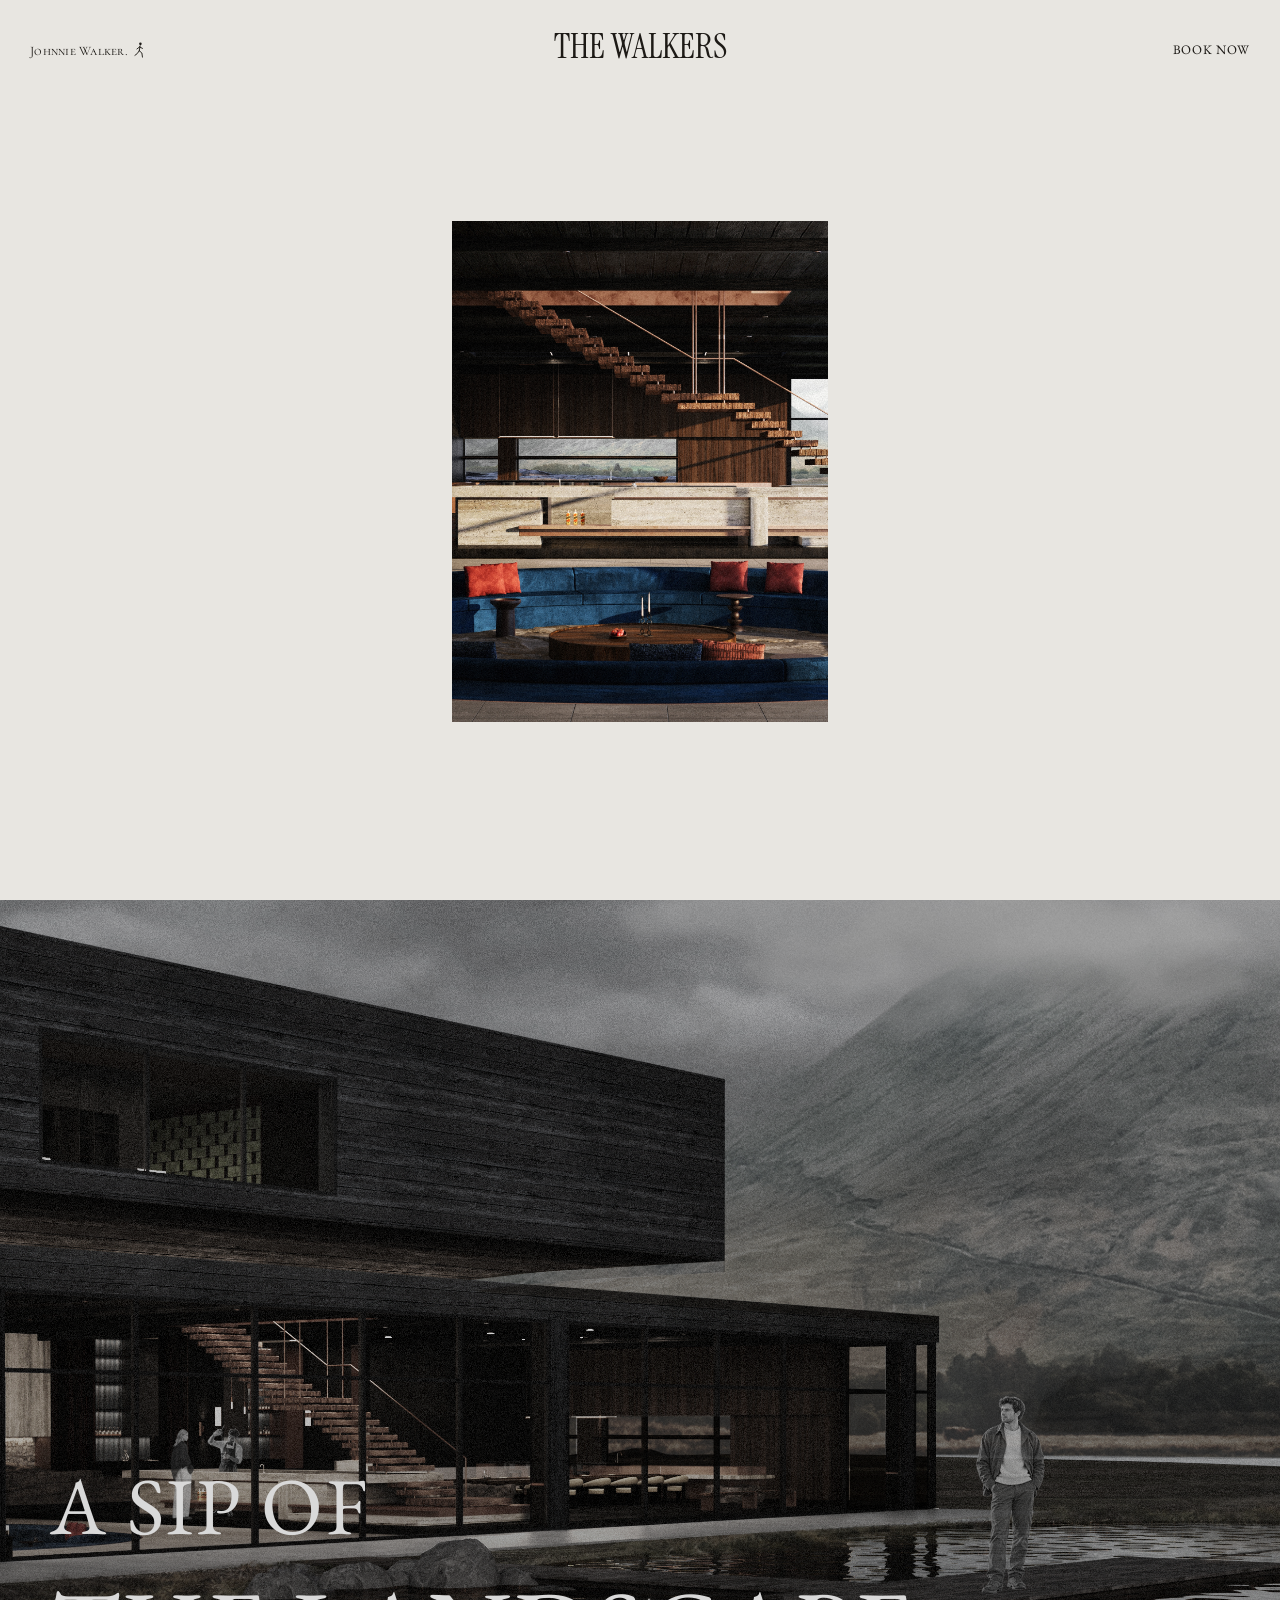
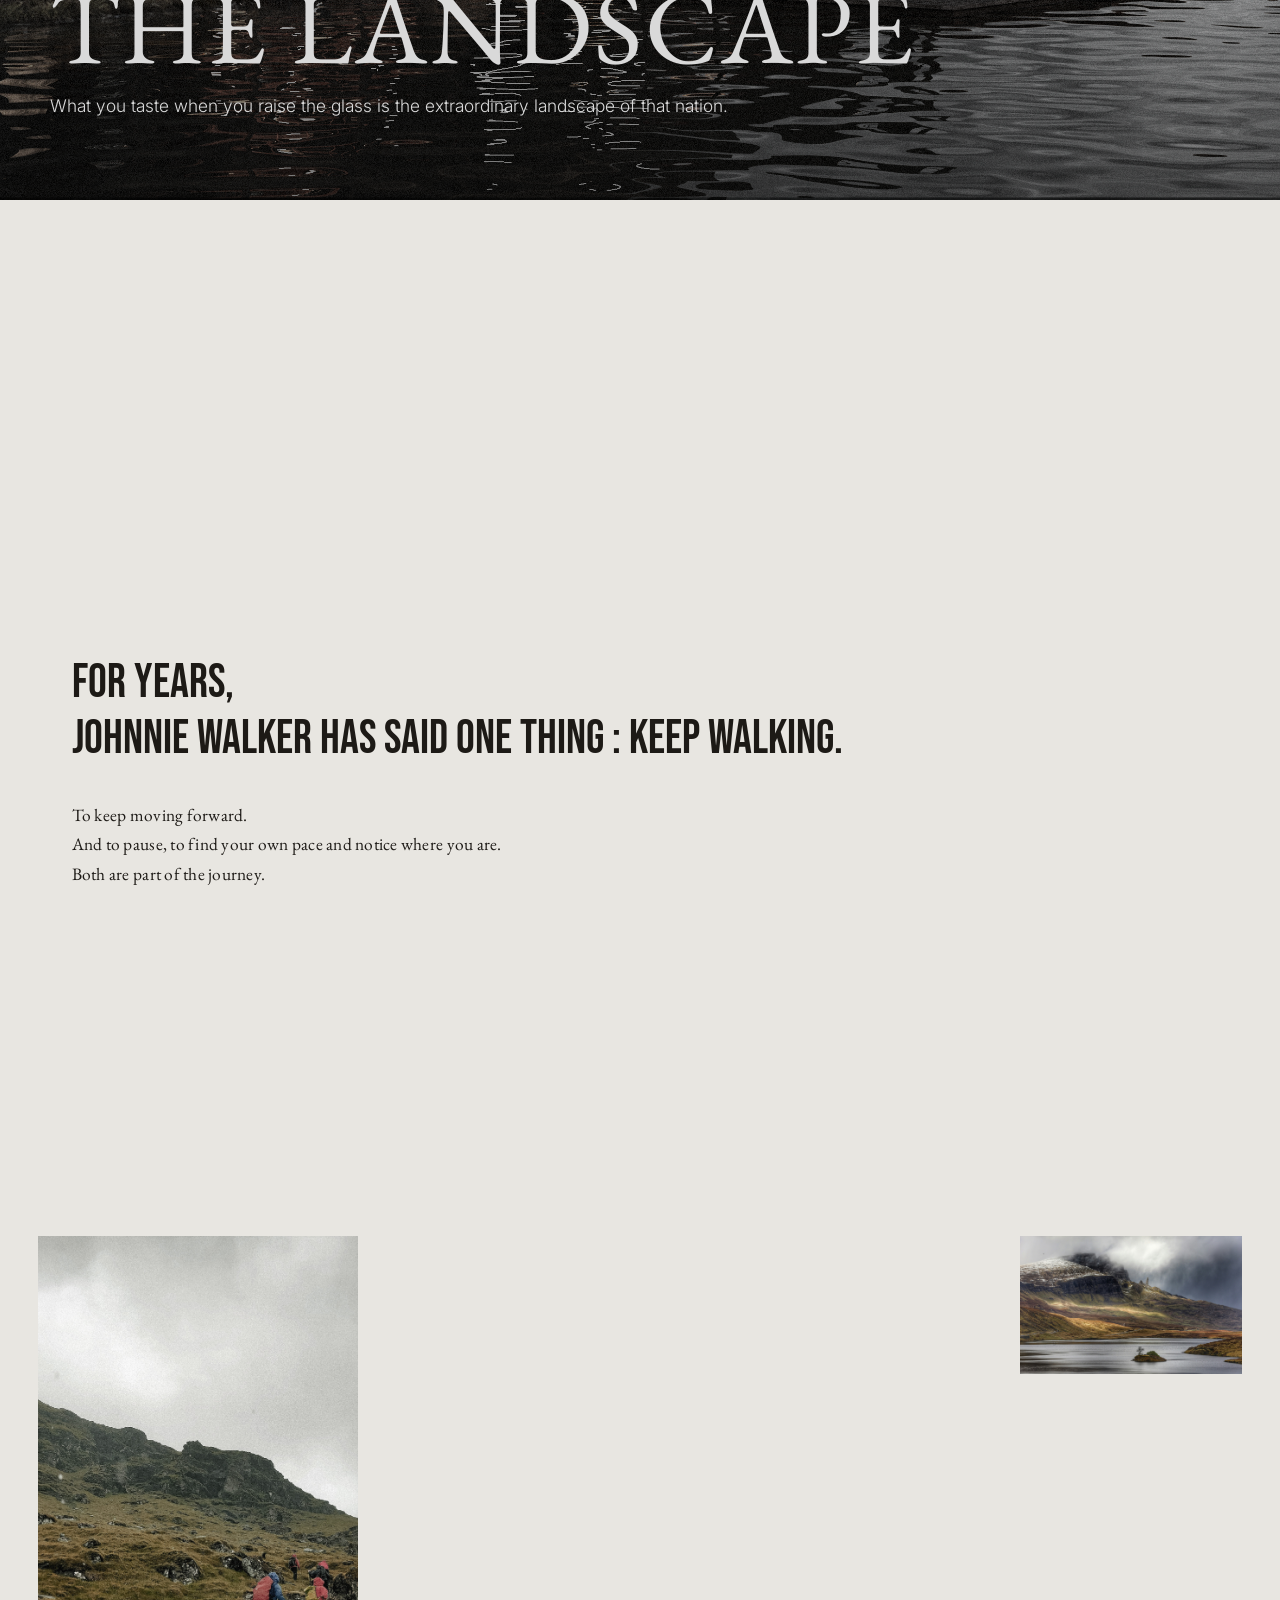
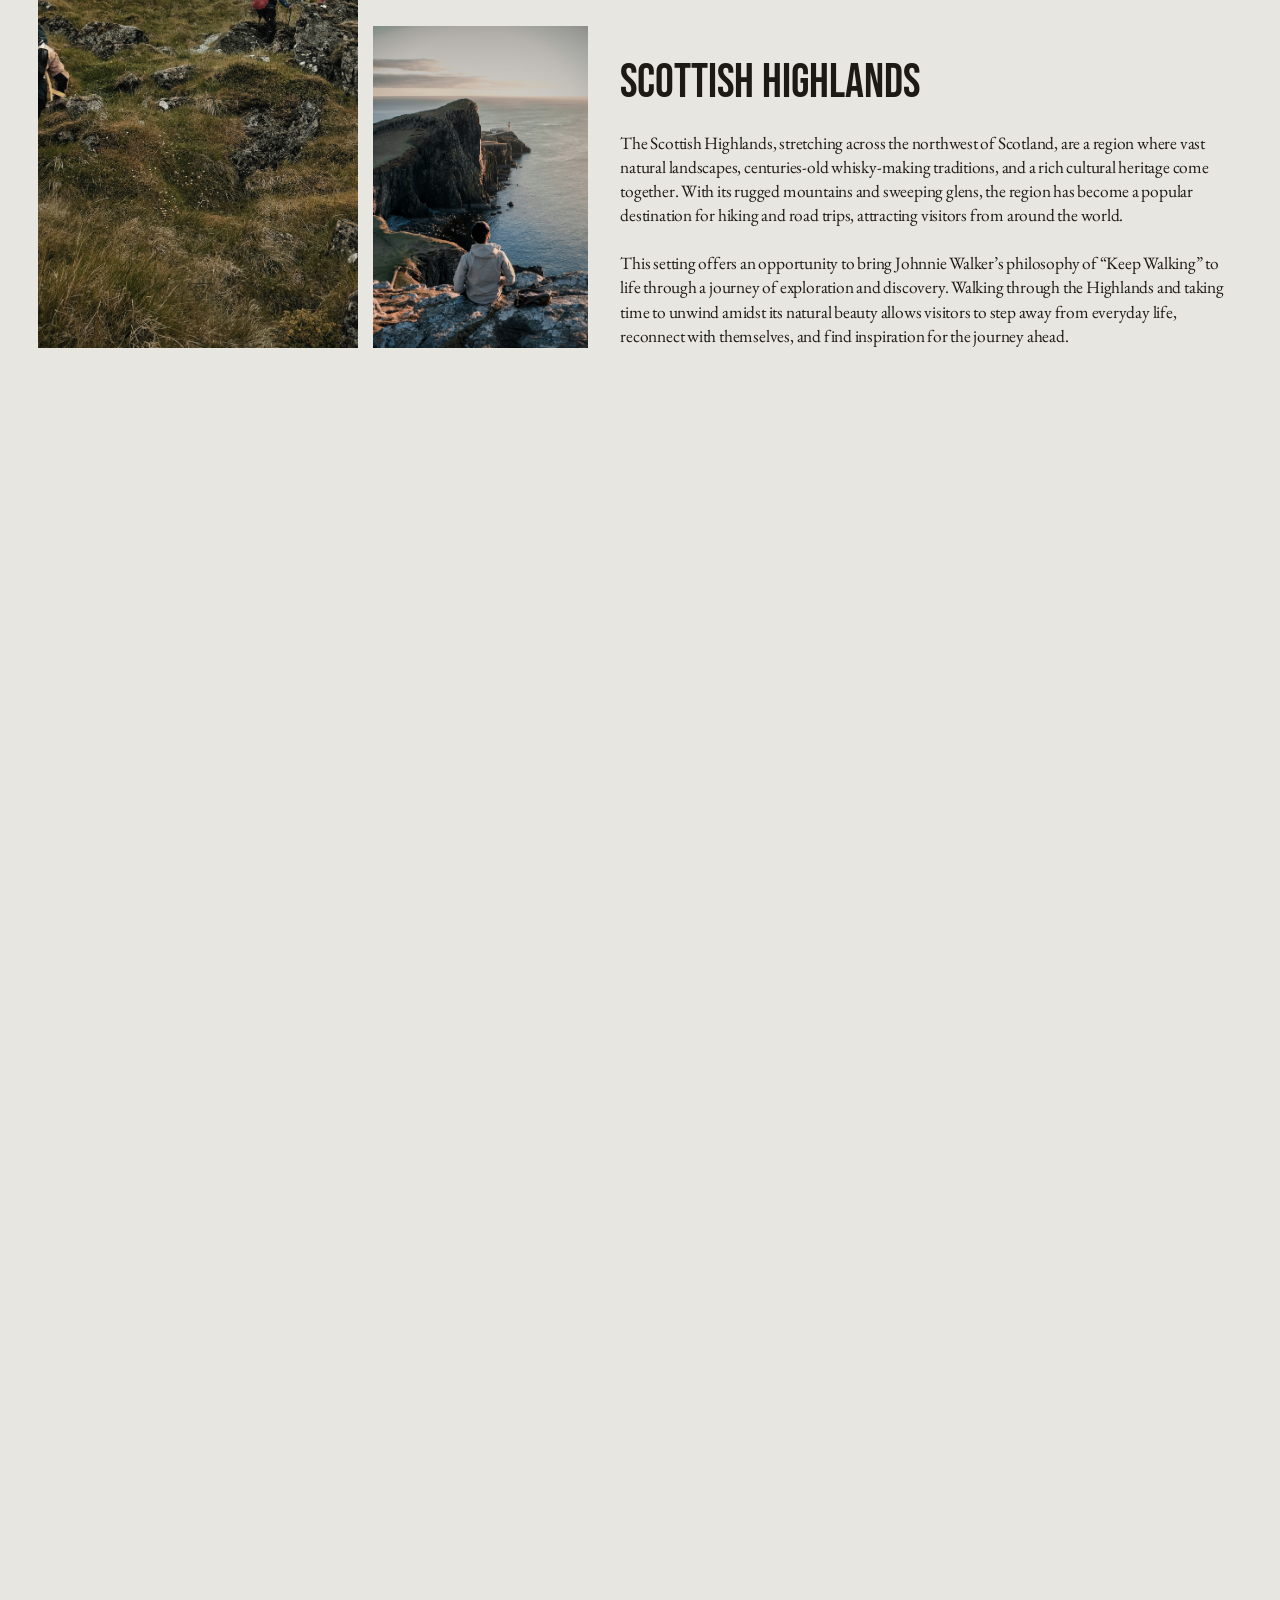
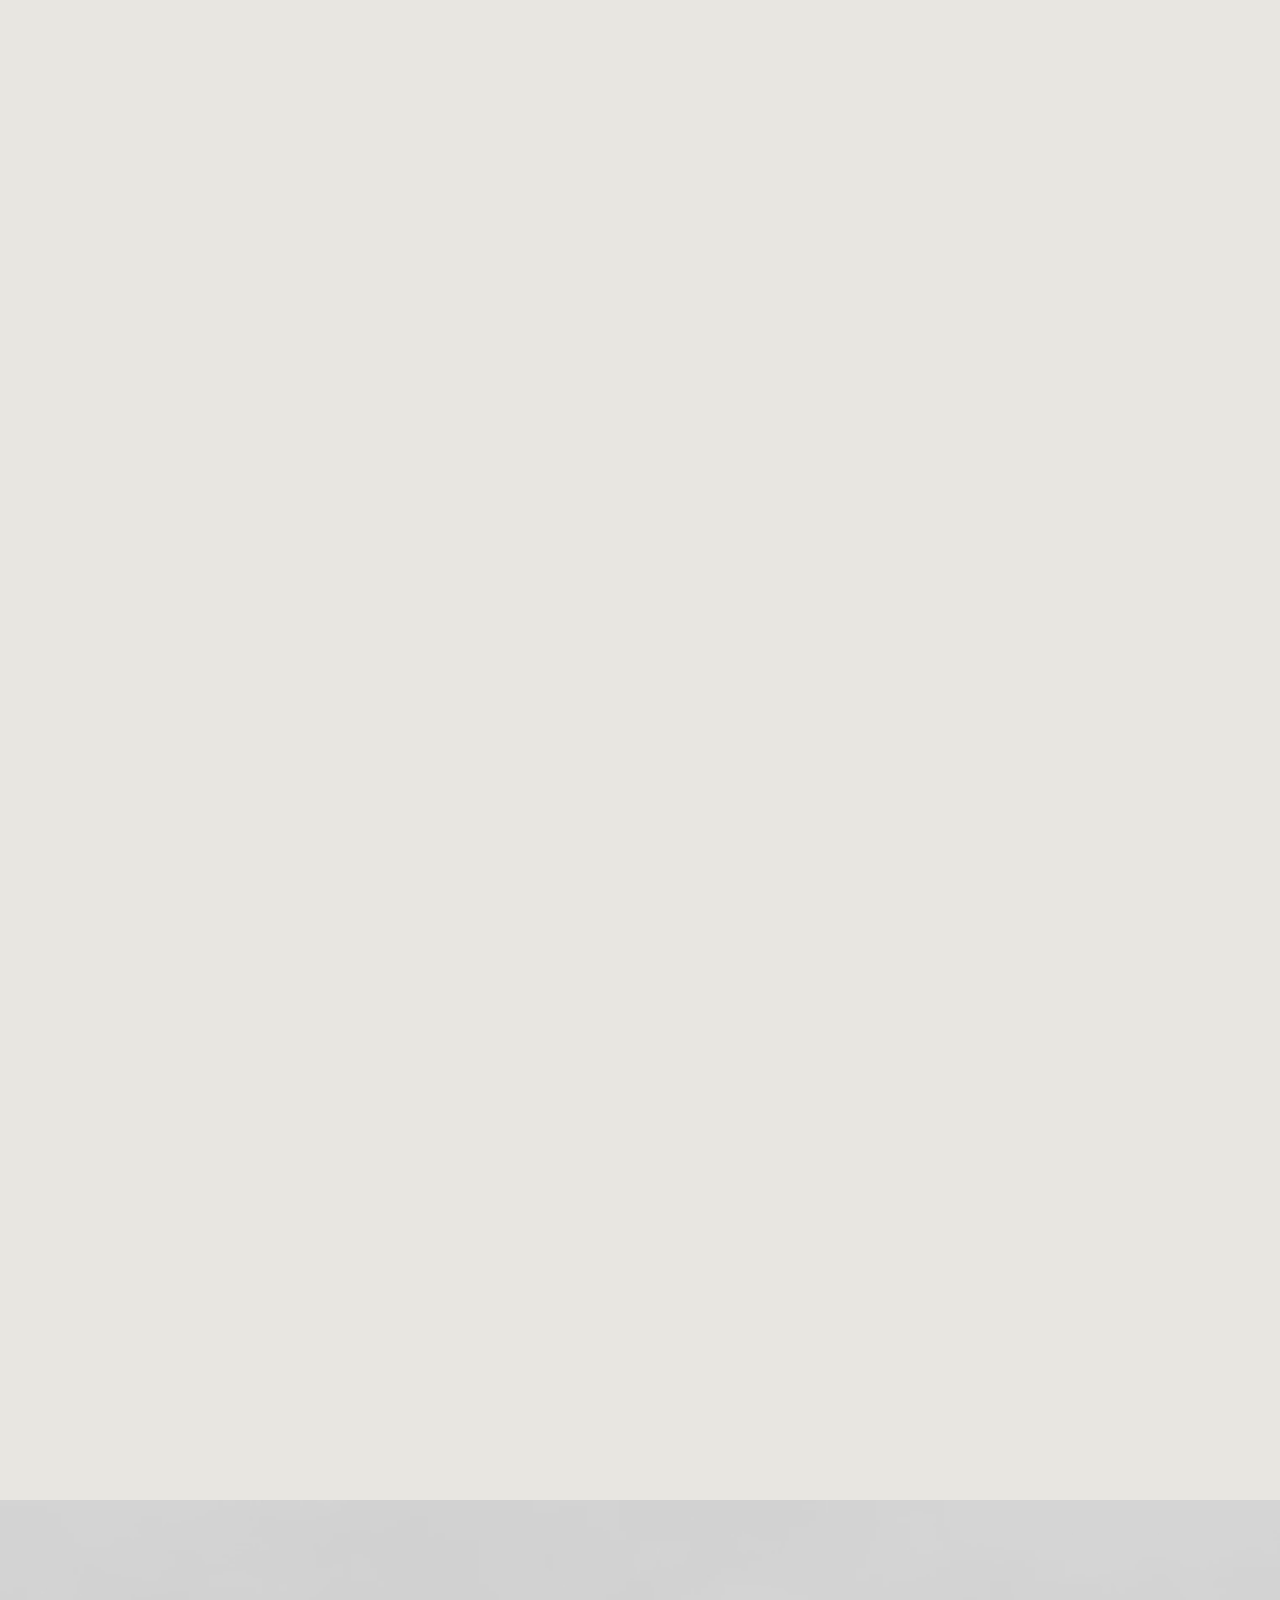
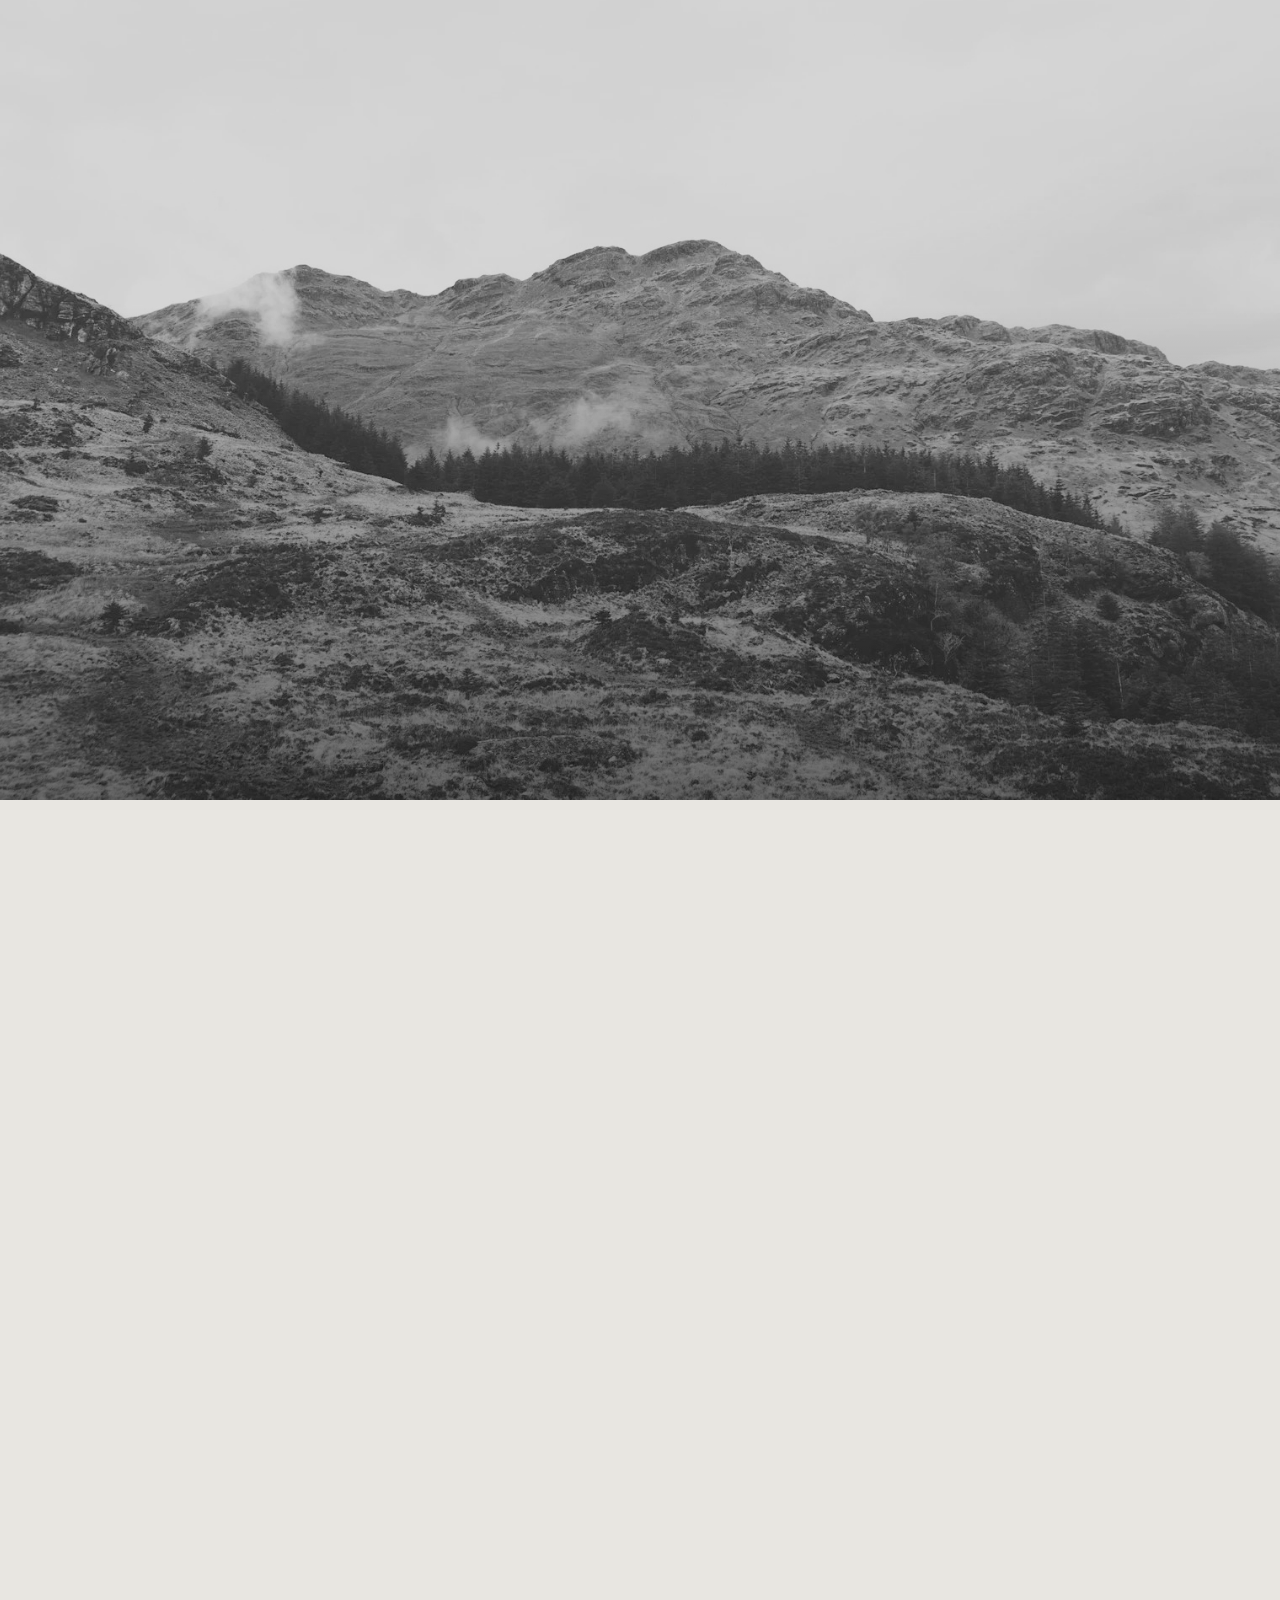
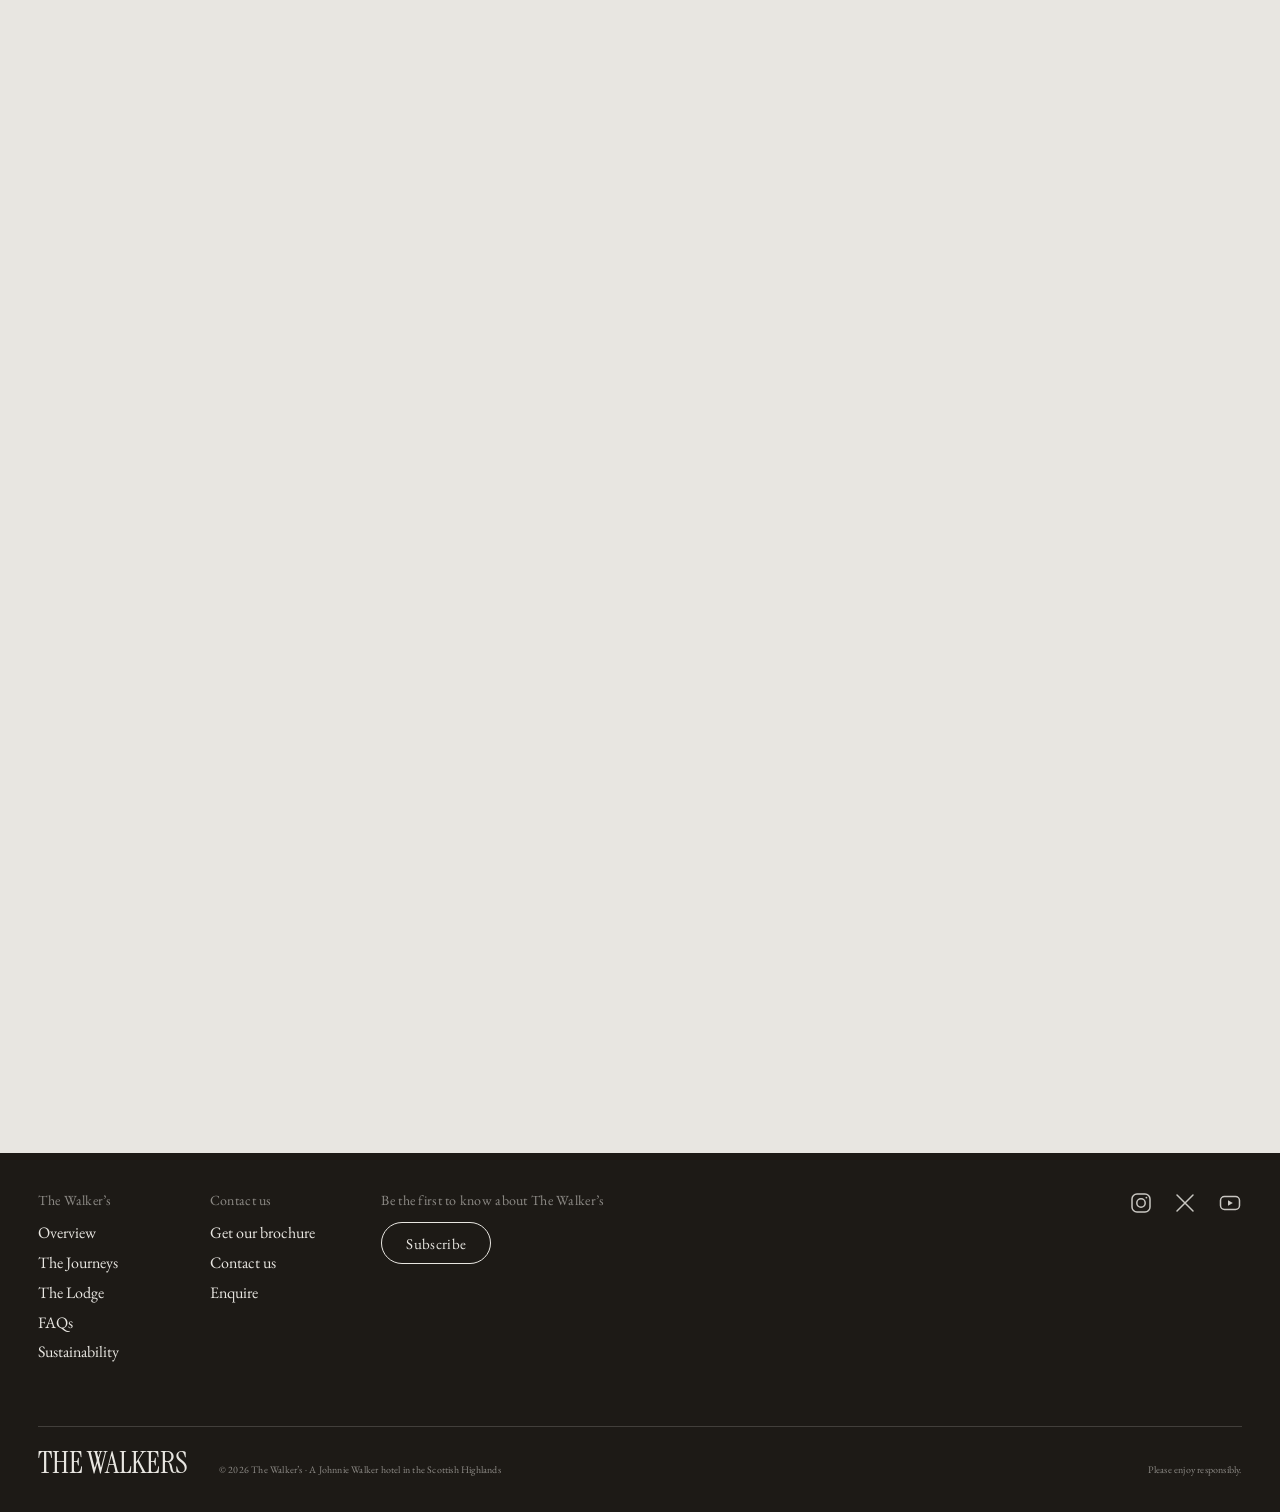
==== commit ce7ccdb8: "레이아웃 수정" ====
--- a/index.html
+++ b/index.html
@@ -185,7 +185,8 @@
             <div class="ground-top">
                 <div class="text">
                     <h2 class="reveal">Built from<br>the ground it stands on</h2>
-                    <p class="reveal" style="--d:.15s">We translated the Lewisian Gneiss strata of the Northwest Highlands into
+                    <p class="reveal" style="--d:.15s">We translated the Lewisian Gneiss strata of the Northwest
+                        Highlands into
                         architectural language. Like the rock, the building is made of horizontal layers: a stone base
                         rising from the Highland ground, and a long timber volume laid on top. The inn does not stand
                         apart from the landscape — it is stacked onto it, as one more layer.</p>
--- a/index.css
+++ b/index.css
@@ -550,10 +550,9 @@
     transition-delay: .8s;
 }
 
-/* 6. Ground (Built from the ground)
-   위: 제목·설명(왼쪽 4.6%~) | 사진(54.2%~94.8%, 16:9) / 아래: 화면 폭 전체 사진(3:1) */
+/* 6. Ground (Built from the ground) */
 .ground {
-    padding: 4.7vw 0 2.1vw;
+    padding: 16vw 0 2.1vw;
 }
 
 .ground-top {
@@ -573,7 +572,7 @@
 }
 
 .ground-wide {
-    margin: 7.5vw 0 0;
+    margin: 8vw 0 0;
     aspect-ratio: 3 / 1;
 }
 
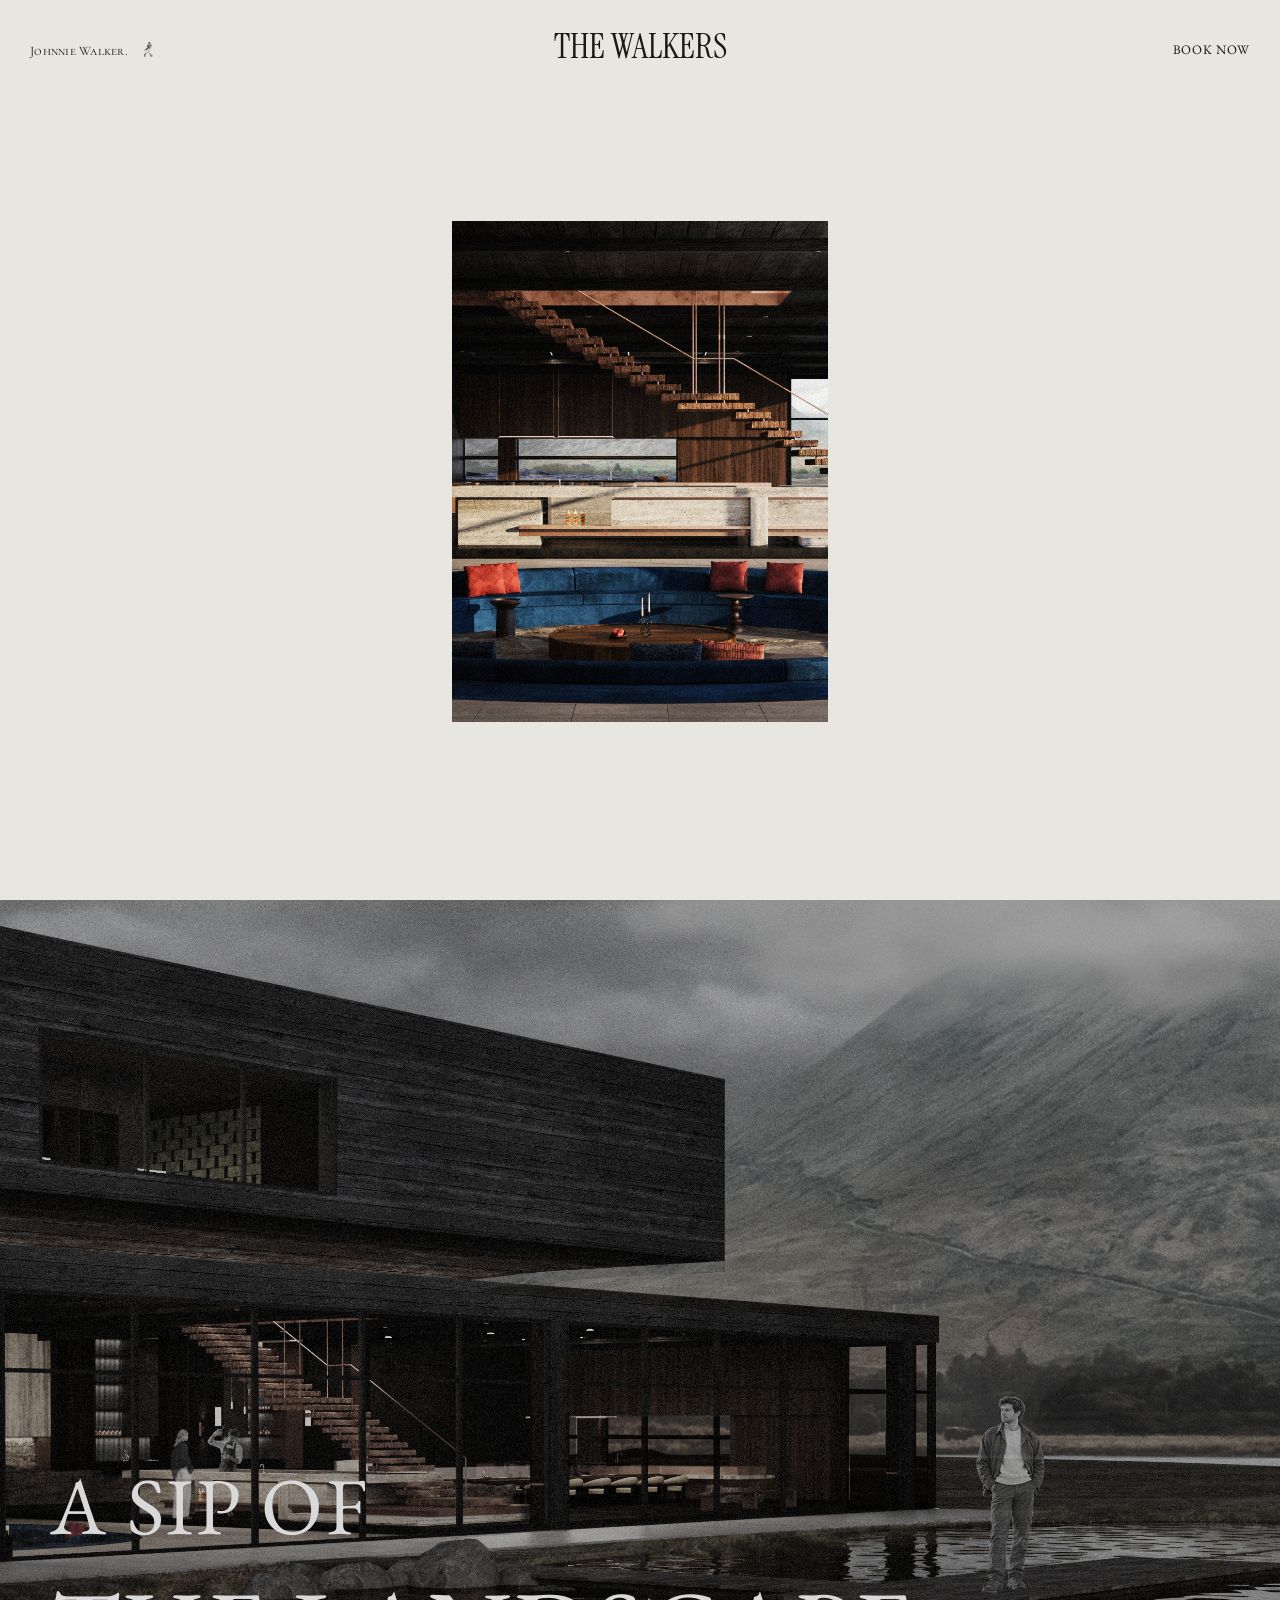
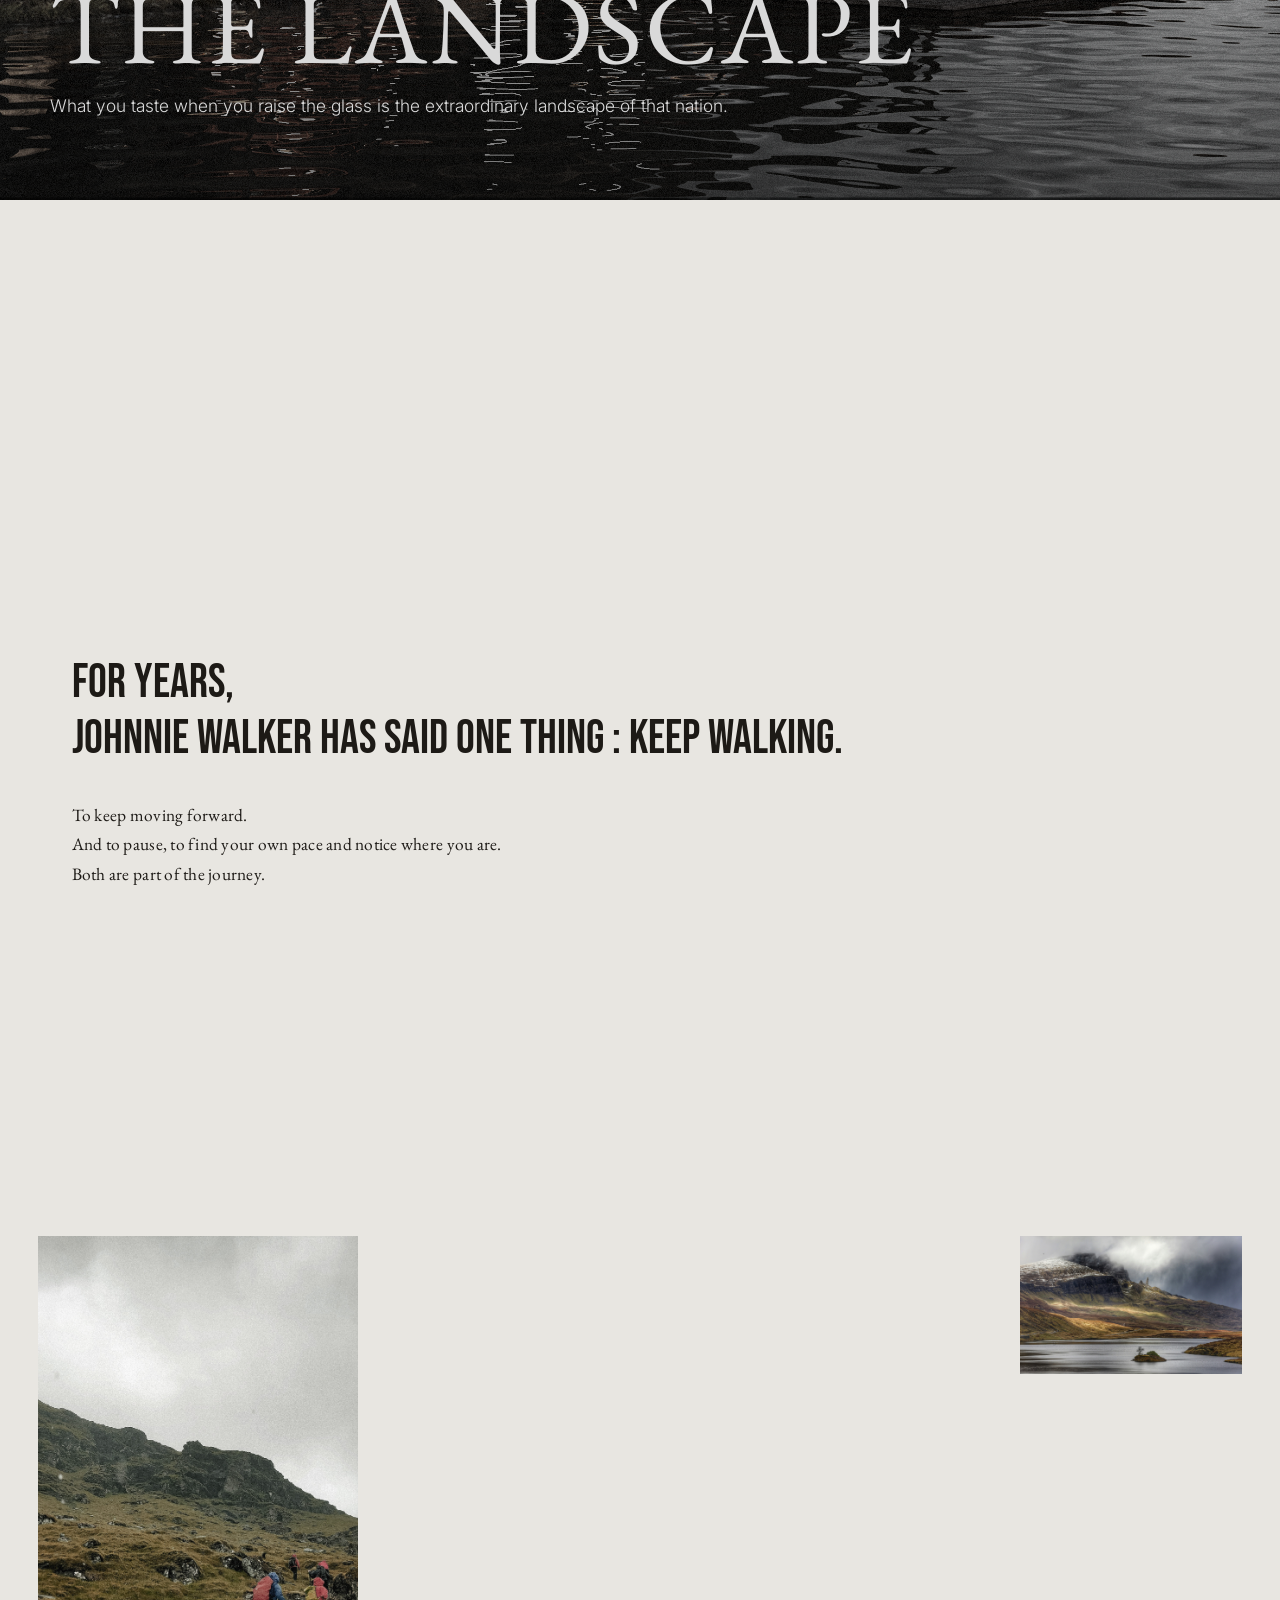
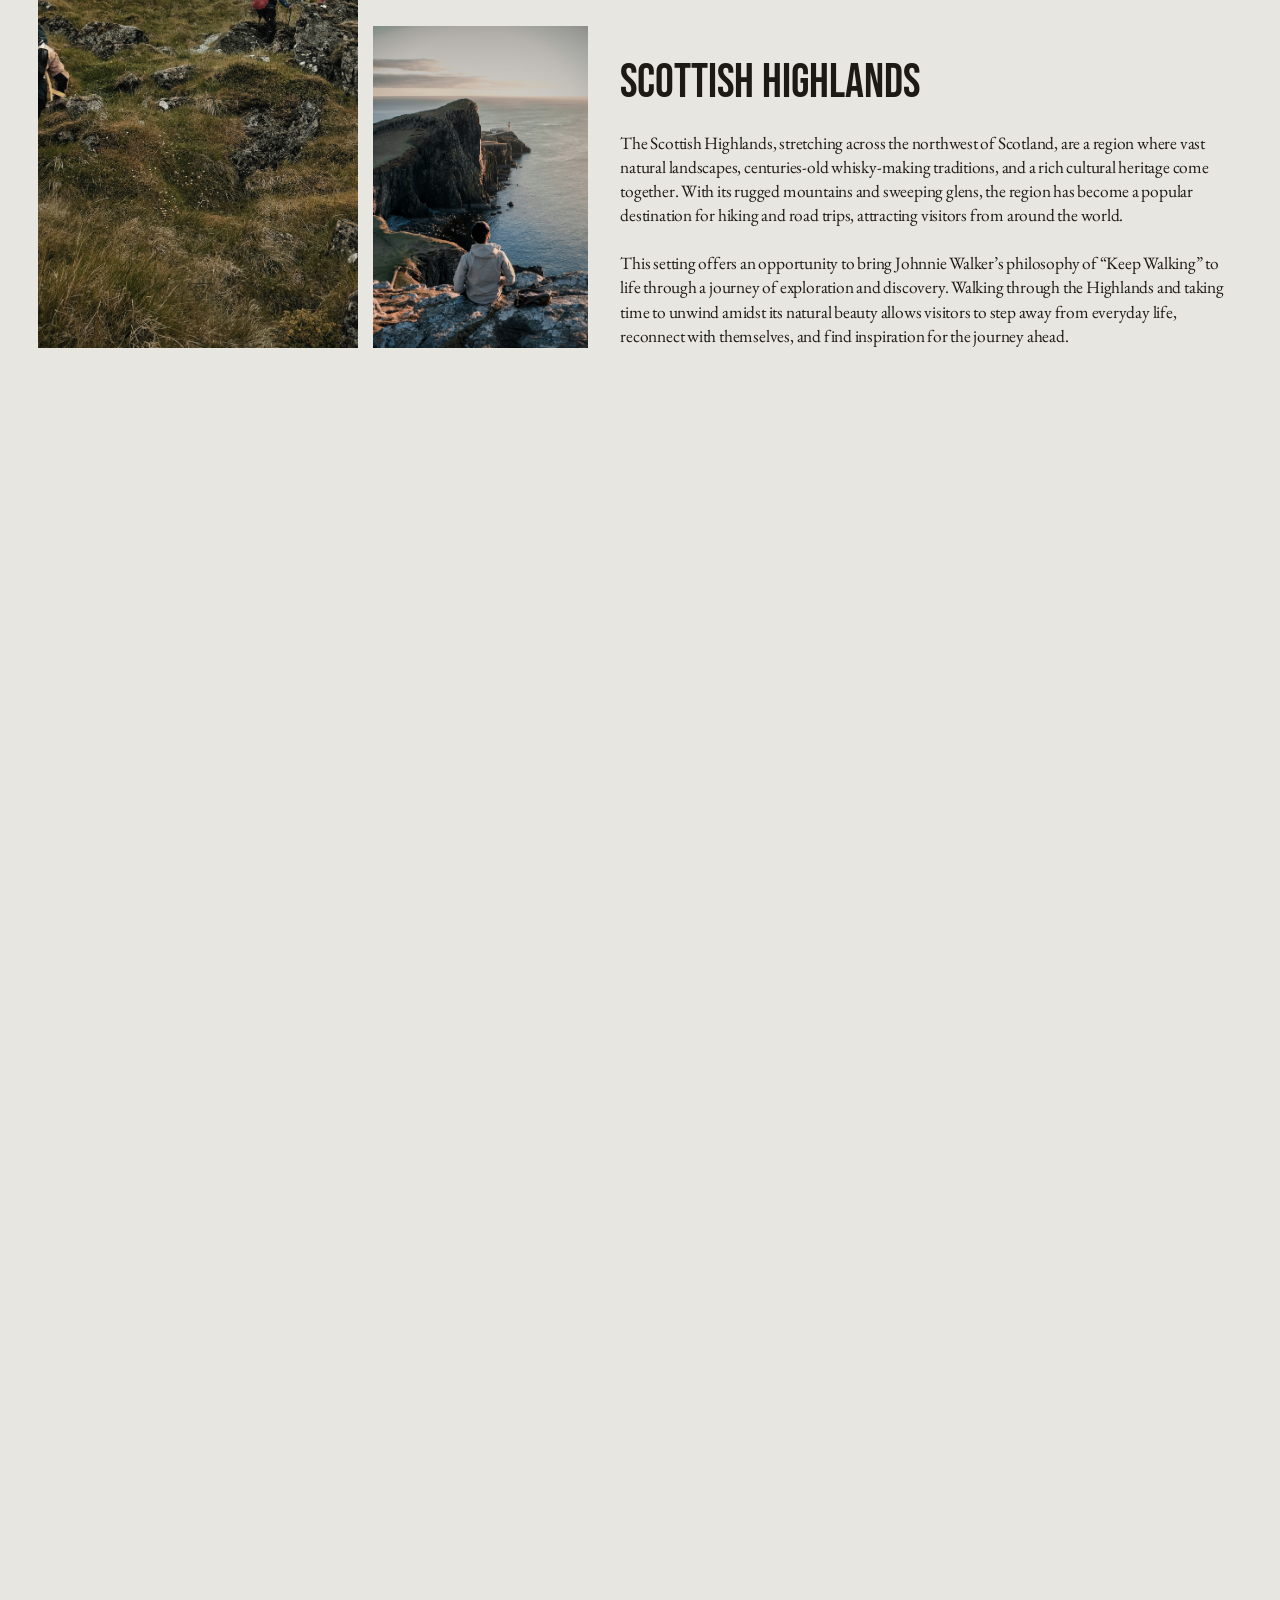
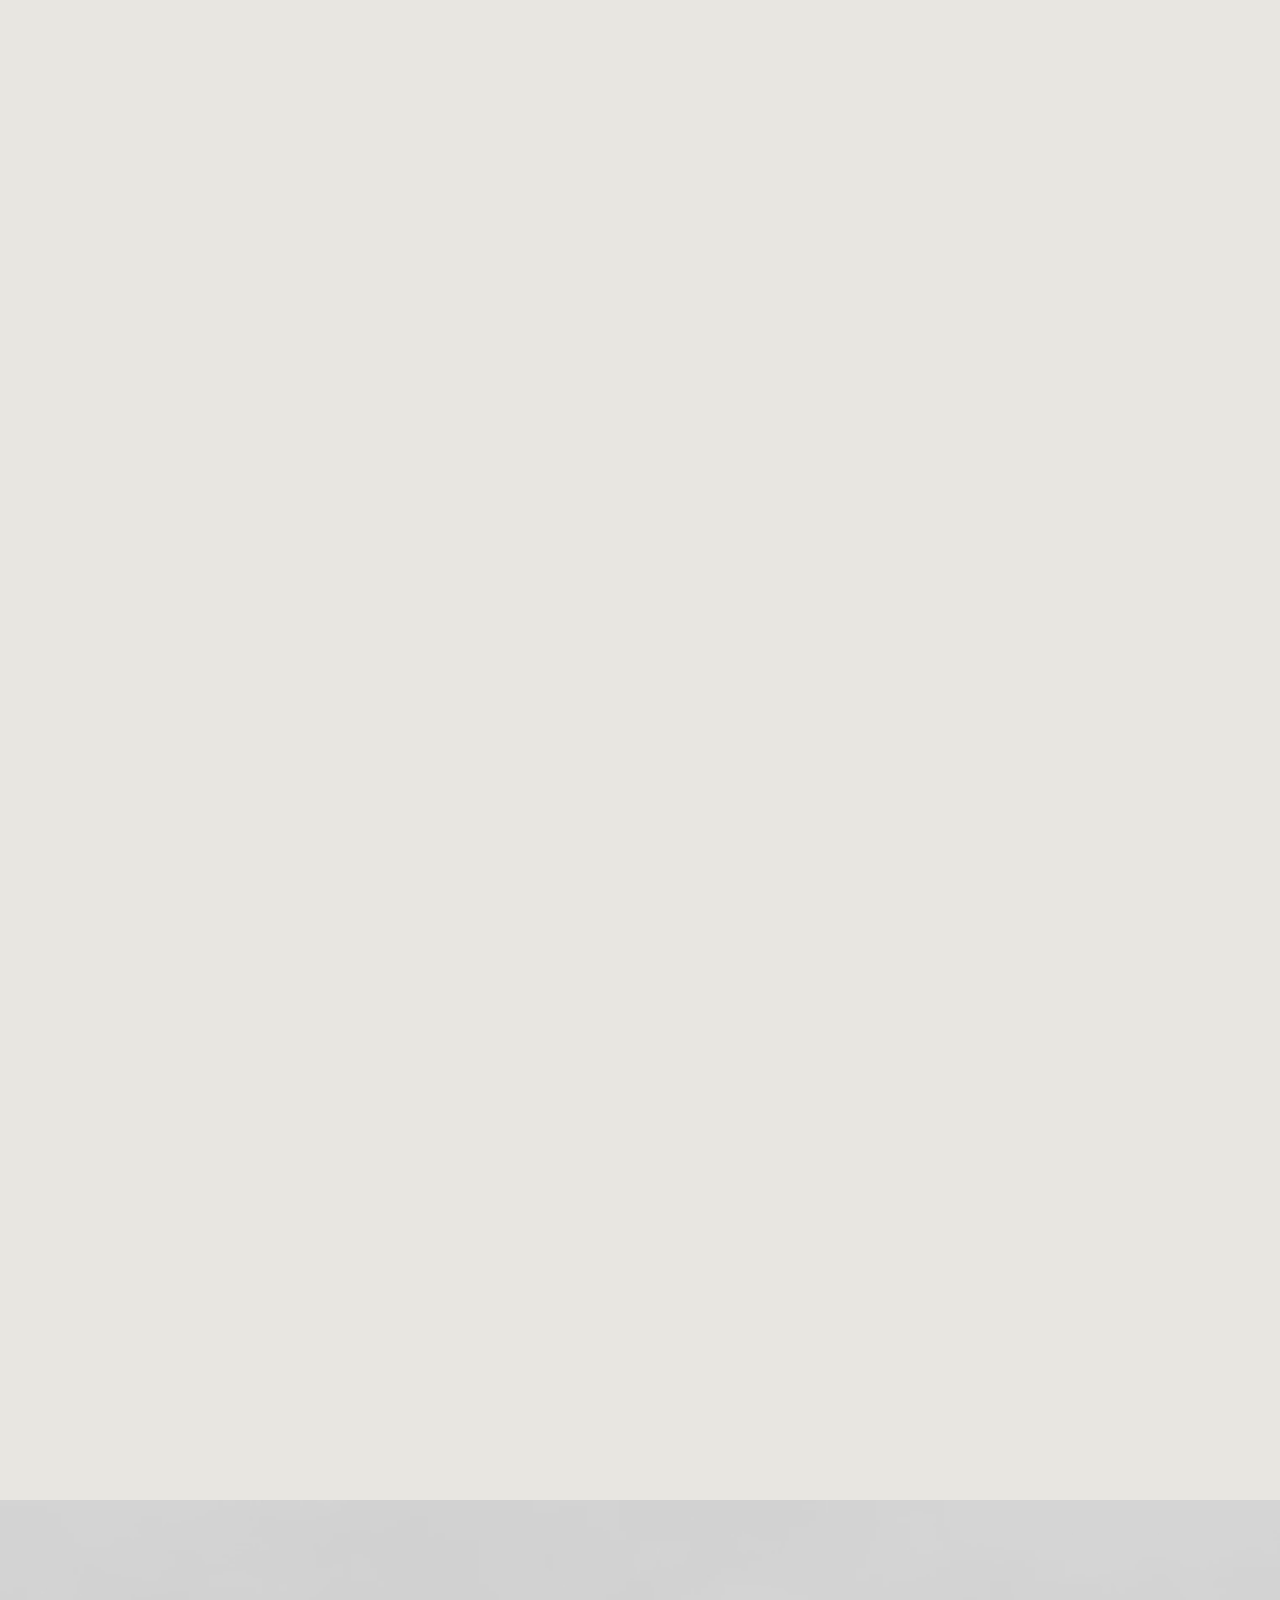
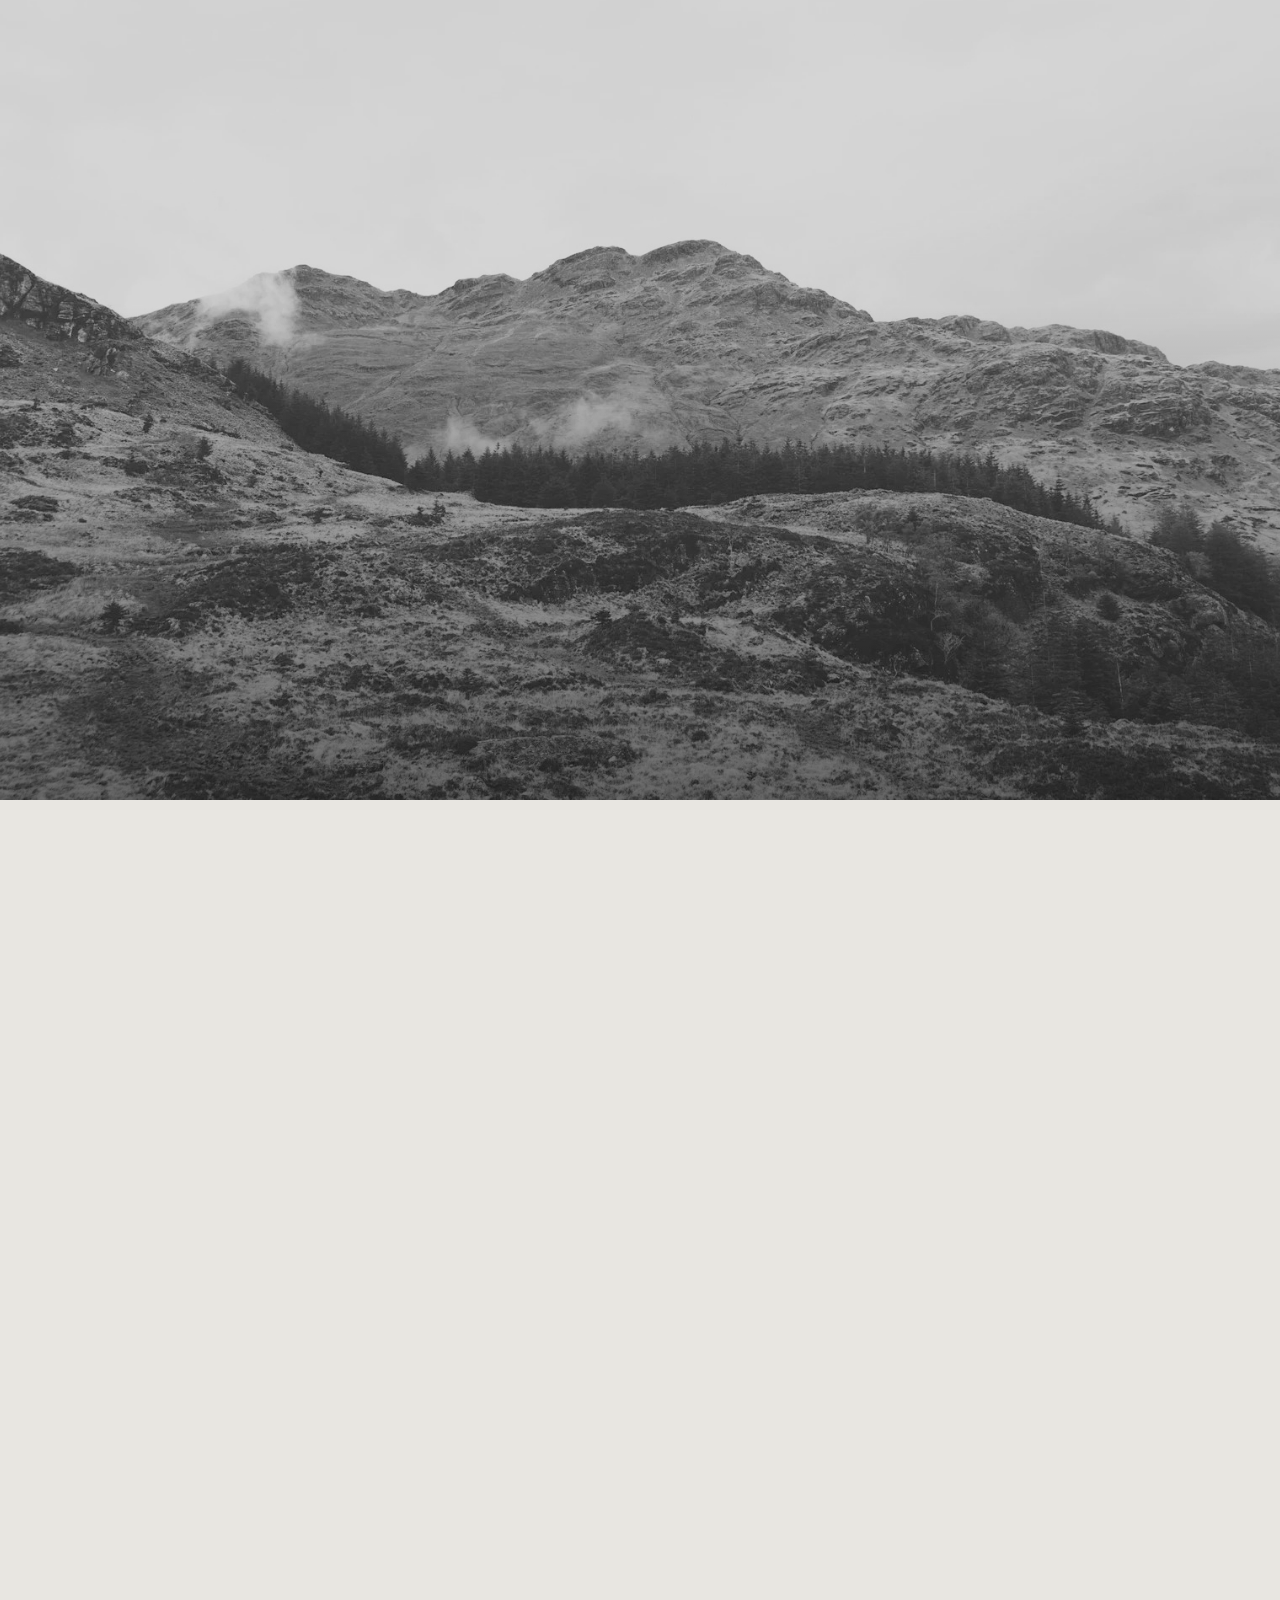
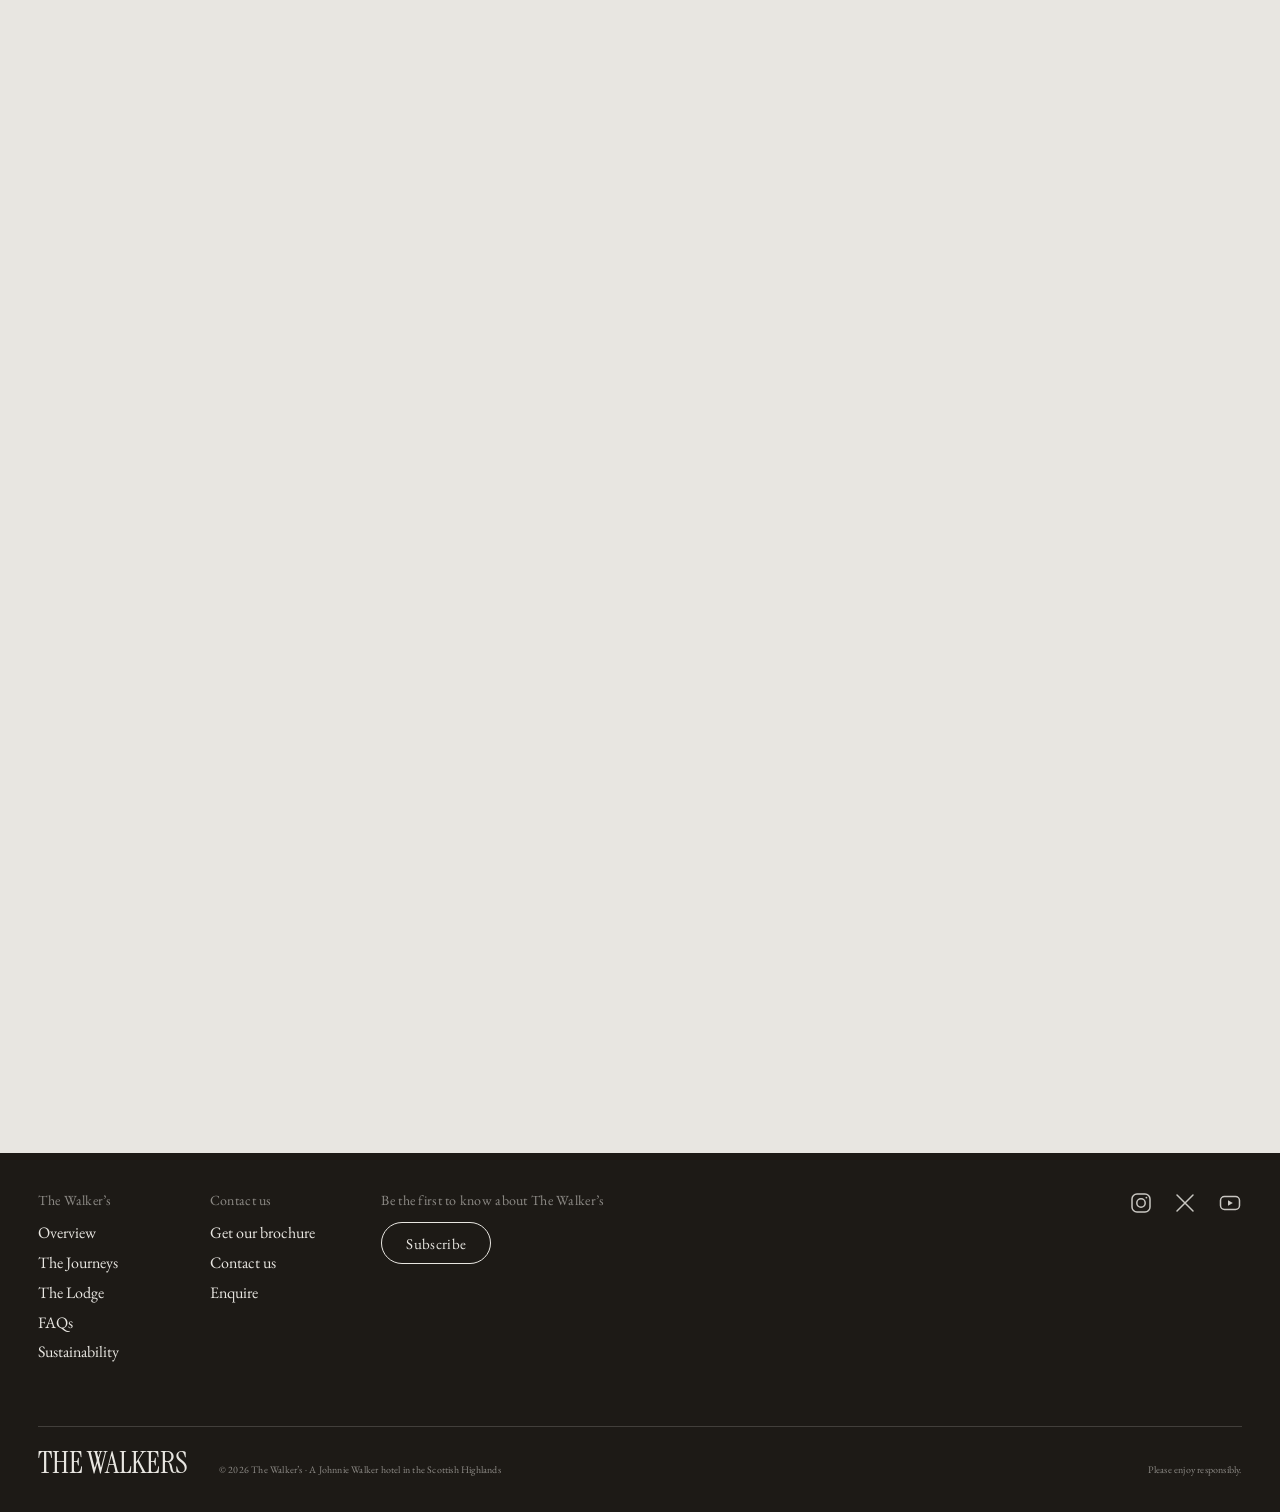
==== commit 1f06901a: "Use the real Striding Man logo in the header Replace the placeholder stick-figure SVG on all three p" ====
--- a/index.html
+++ b/index.html
@@ -21,12 +21,7 @@
     <header class="site-header">
         <a class="brand" href="#intro" aria-label="Johnnie Walker">
             <span class="brand-name">Johnnie Walker.</span>
-            <!-- 임시 아이콘: 공식 Striding Man 로고 SVG로 교체하세요 -->
-            <svg viewBox="0 0 20 28" fill="none" stroke="currentColor" stroke-width="1.6" stroke-linecap="round"
-                aria-hidden="true">
-                <circle cx="11" cy="3.2" r="2.2" fill="currentColor" stroke="none" />
-                <path d="M10.5 6.5 9 15M9.5 8.5l5 2.5M9.5 8.5 5 12M9 15l4.5 4 1 7M9 15l-3.5 5-4 3" />
-            </svg>
+            <img class="brand-mark" src="./sources/logo.png" alt="" aria-hidden="true">
         </a>
 
         <a class="logo" href="#intro" aria-label="The Walker's">THE WALKERS</a>
--- a/index.css
+++ b/index.css
@@ -99,7 +99,8 @@
     transition: background-color .4s var(--ease), height .45s var(--ease);
 }
 
-body[data-section="hero"] .site-header {
+body[data-section="hero"] .site-header,
+body[data-section="closing"] .site-header {
     background: transparent;
 }
 
@@ -114,8 +115,9 @@
     padding-top: .6em;
 }
 
-.brand svg {
-    width: .9em;
+/* Striding Man 로고: 예전 아이콘과 같은 높이, 가로는 이미지 비율대로 */
+.brand-mark {
+    width: auto;
     height: 1.25em;
 }
 
@@ -542,11 +544,11 @@
     transform: none;
 }
 
-.closing.is-visible .word:nth-child(2) {
+.closing.is-visible .word:nth-of-type(2) {
     transition-delay: .4s;
 }
 
-.closing.is-visible .word:nth-child(3) {
+.closing.is-visible .word:nth-of-type(3) {
     transition-delay: .8s;
 }
 
@@ -801,8 +803,7 @@
         display: none;
     }
 
-    .brand svg {
-        width: 14px;
+    .brand-mark {
         height: 22px;
     }
 
